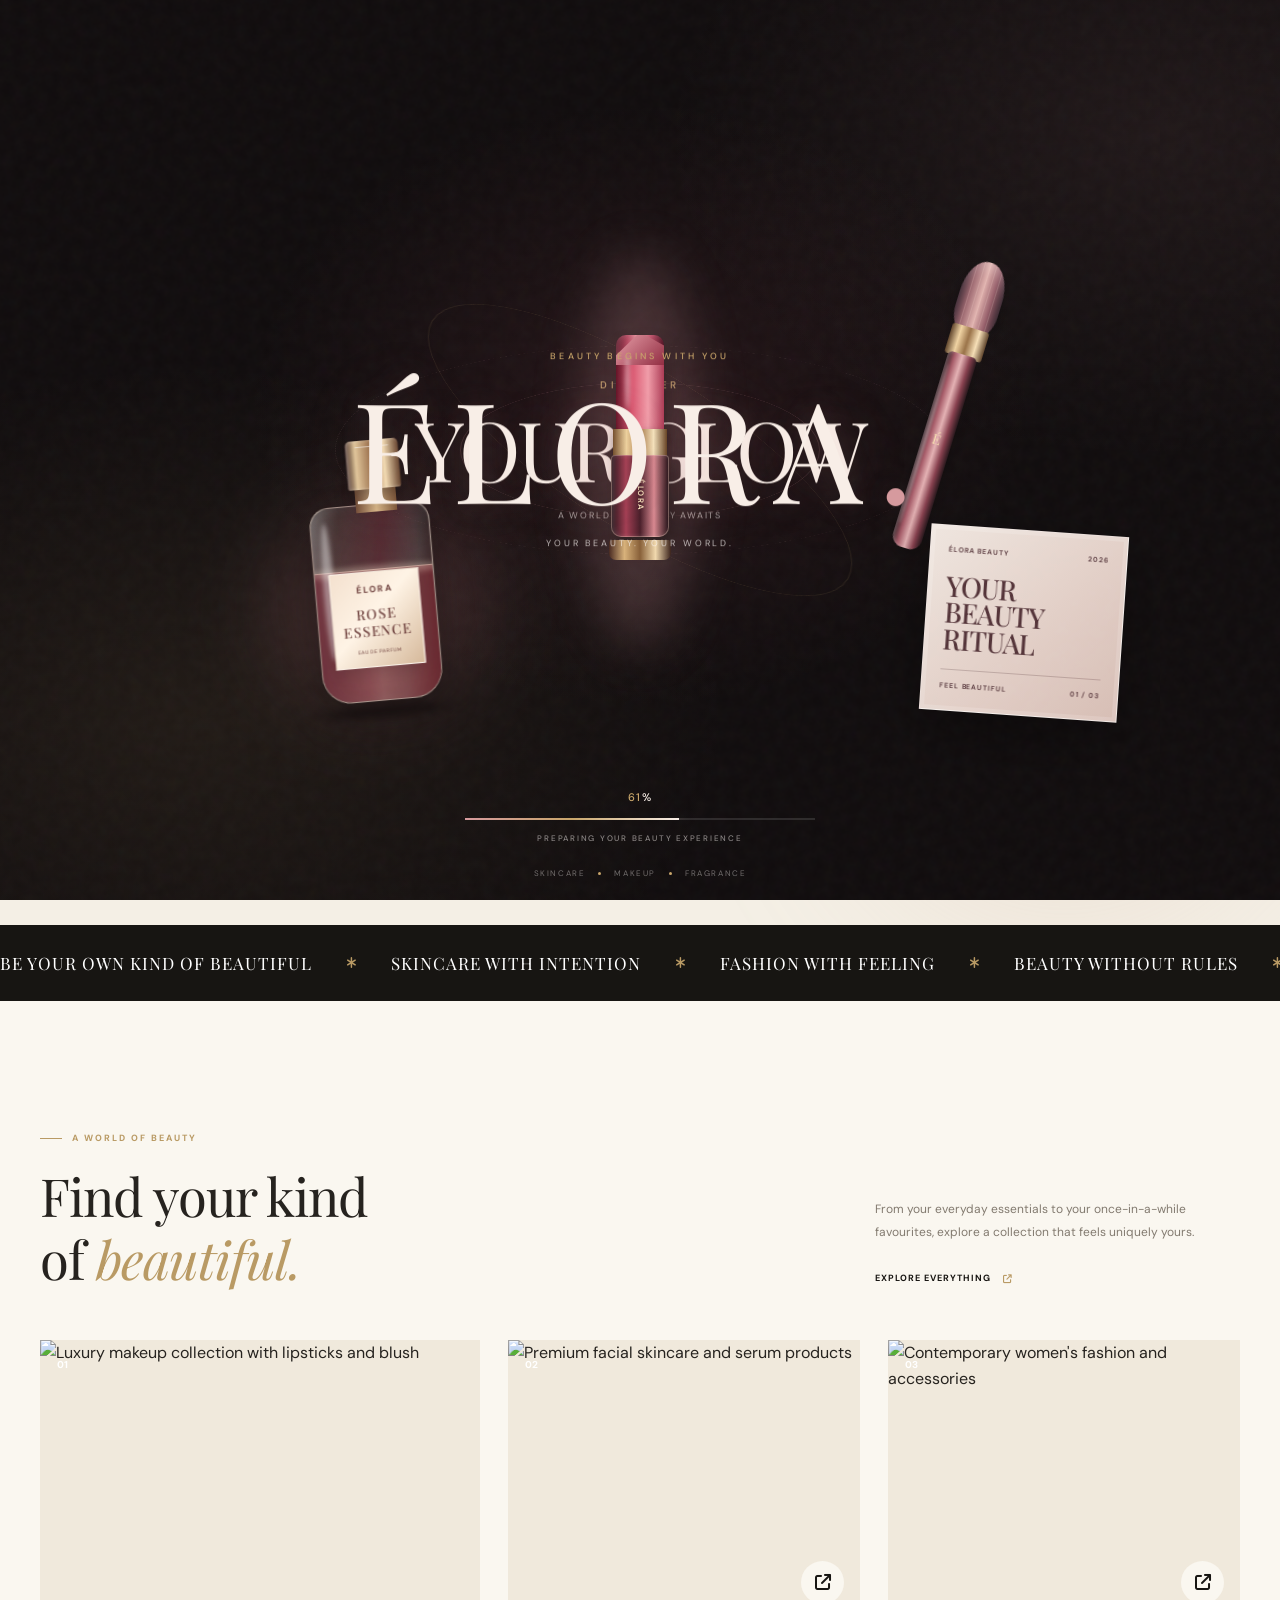
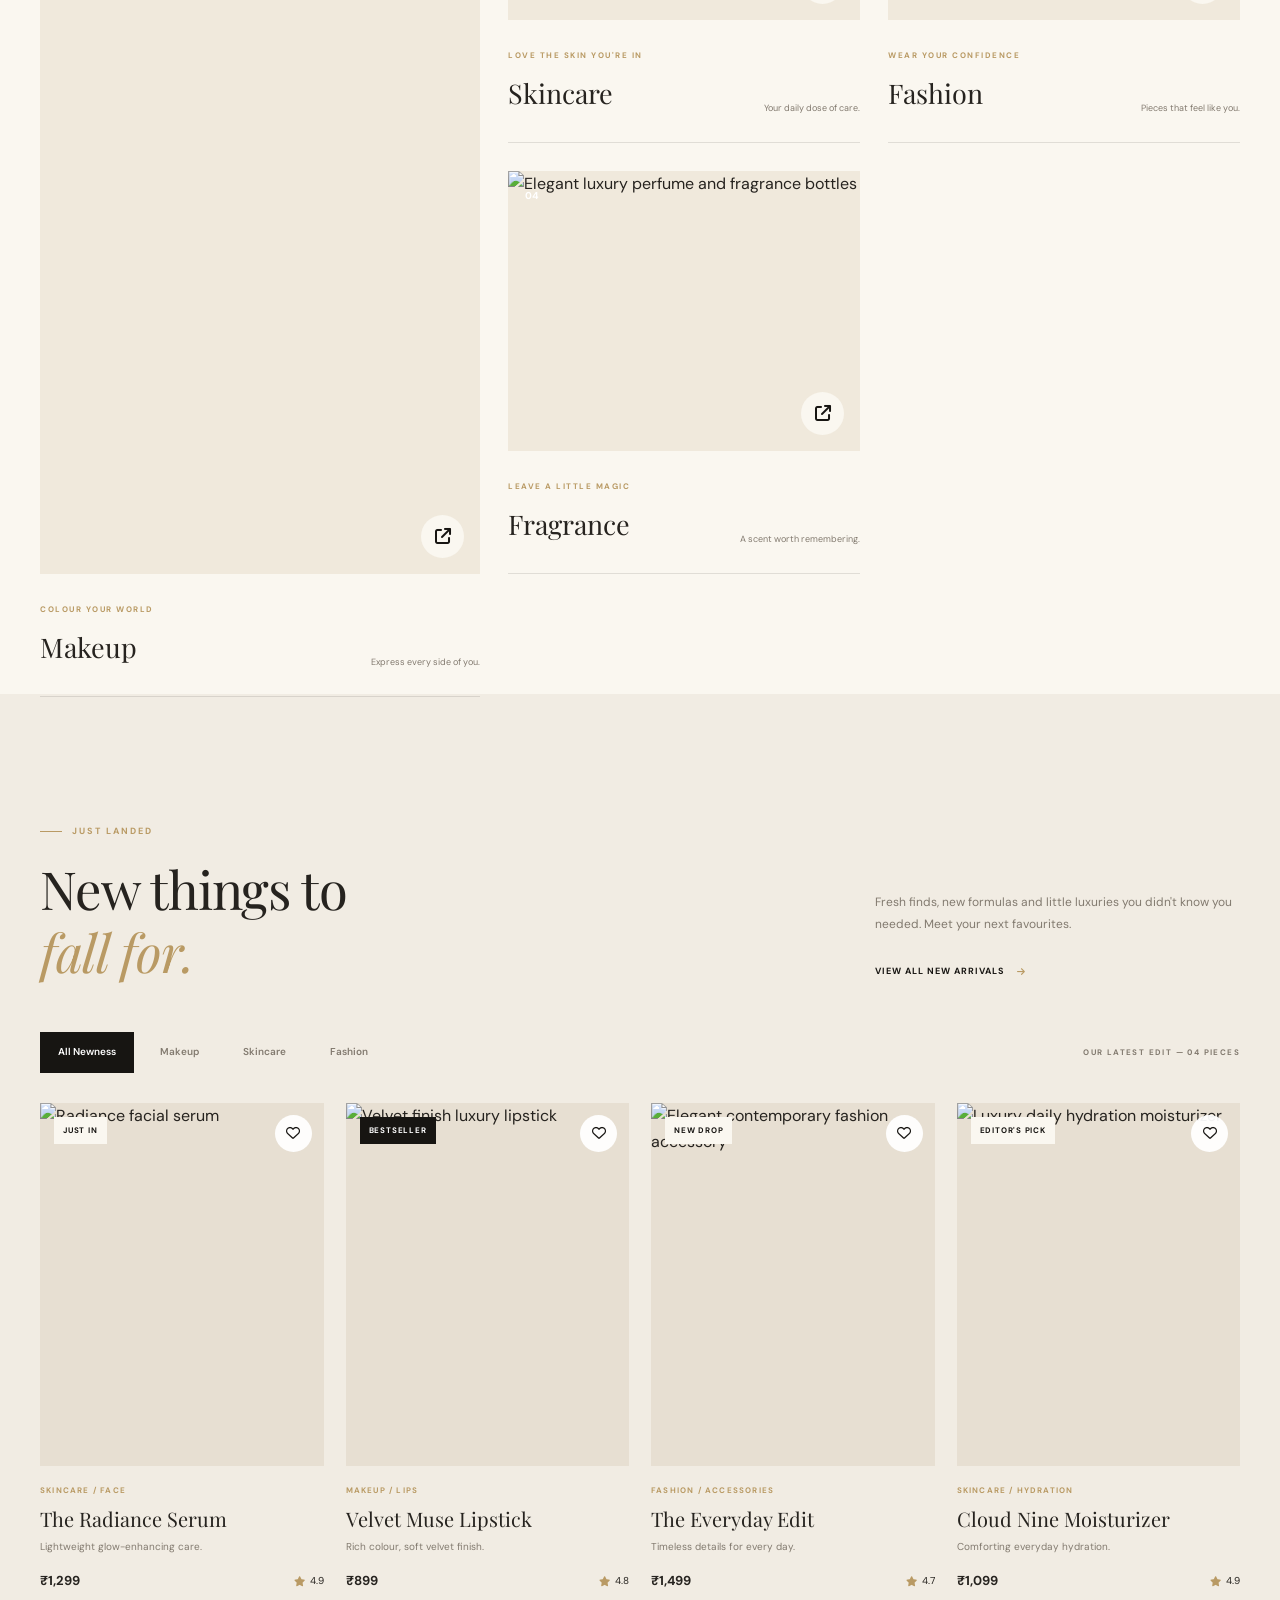
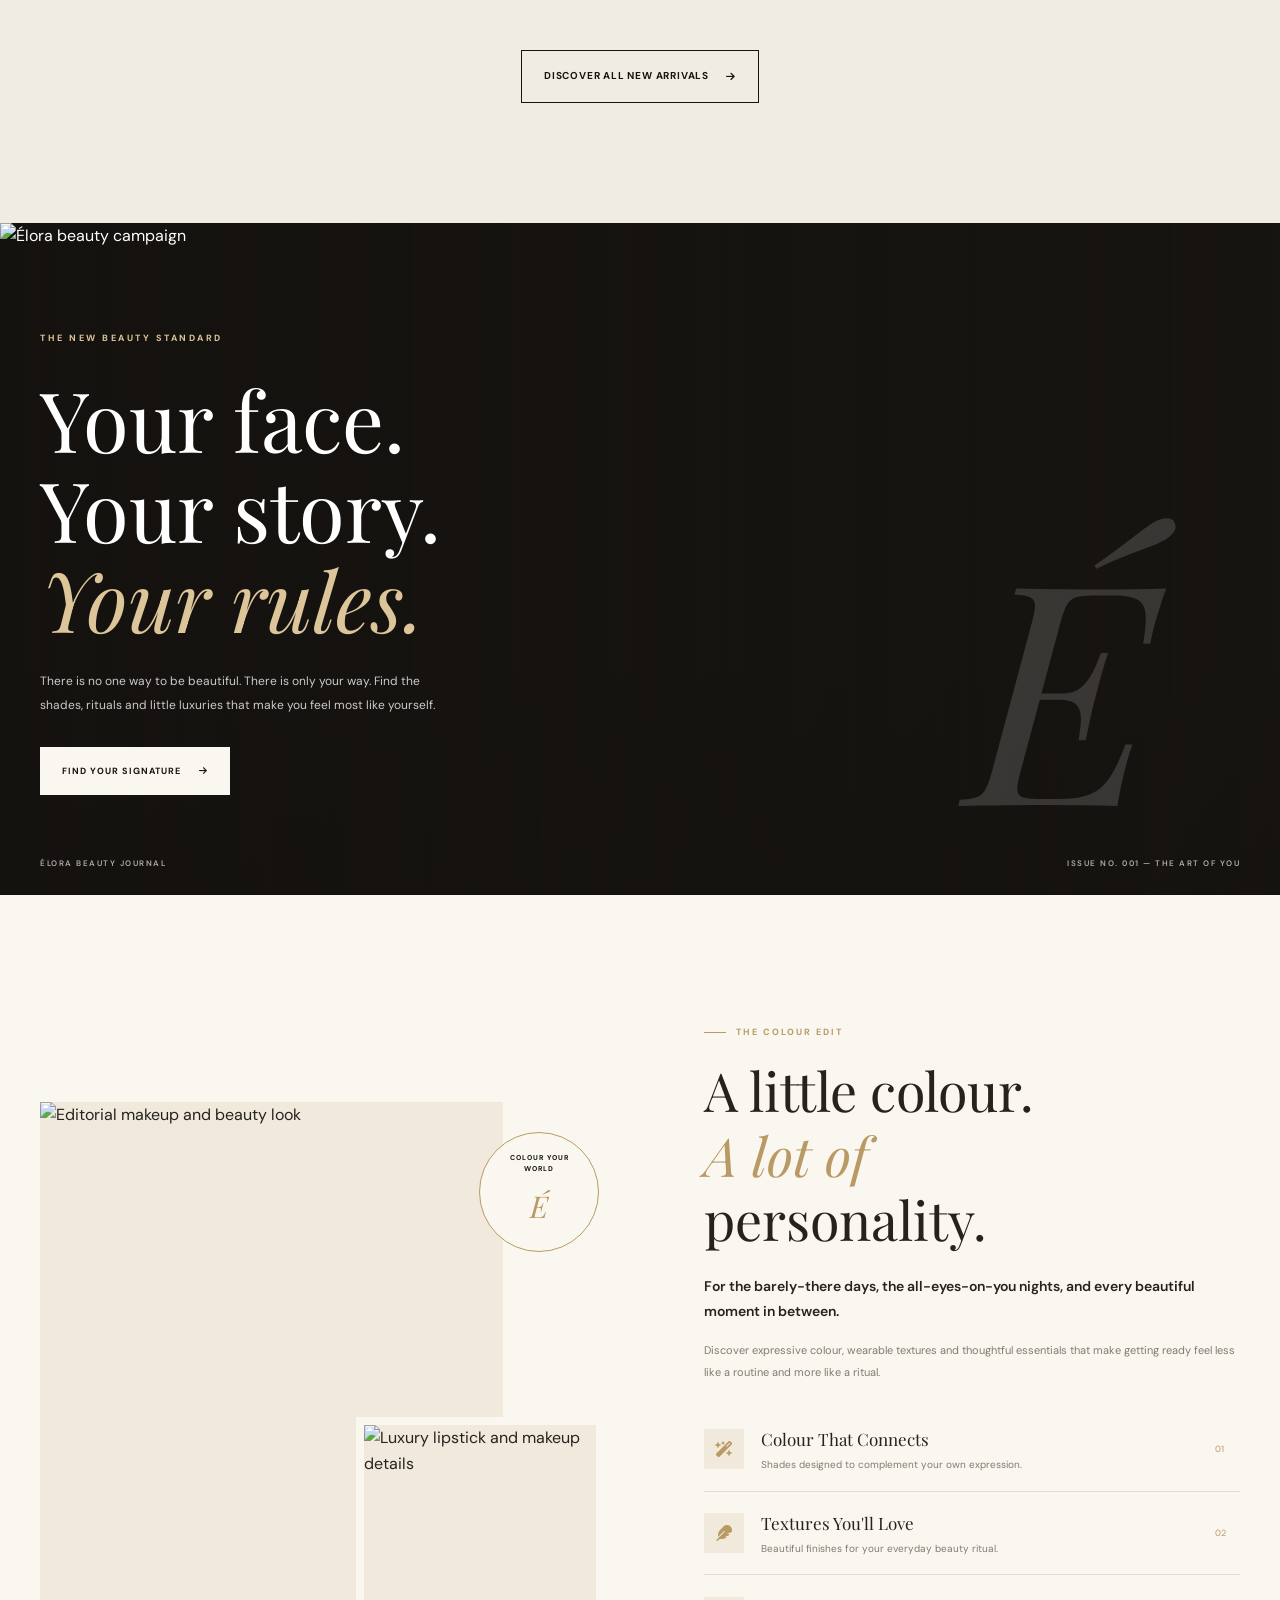
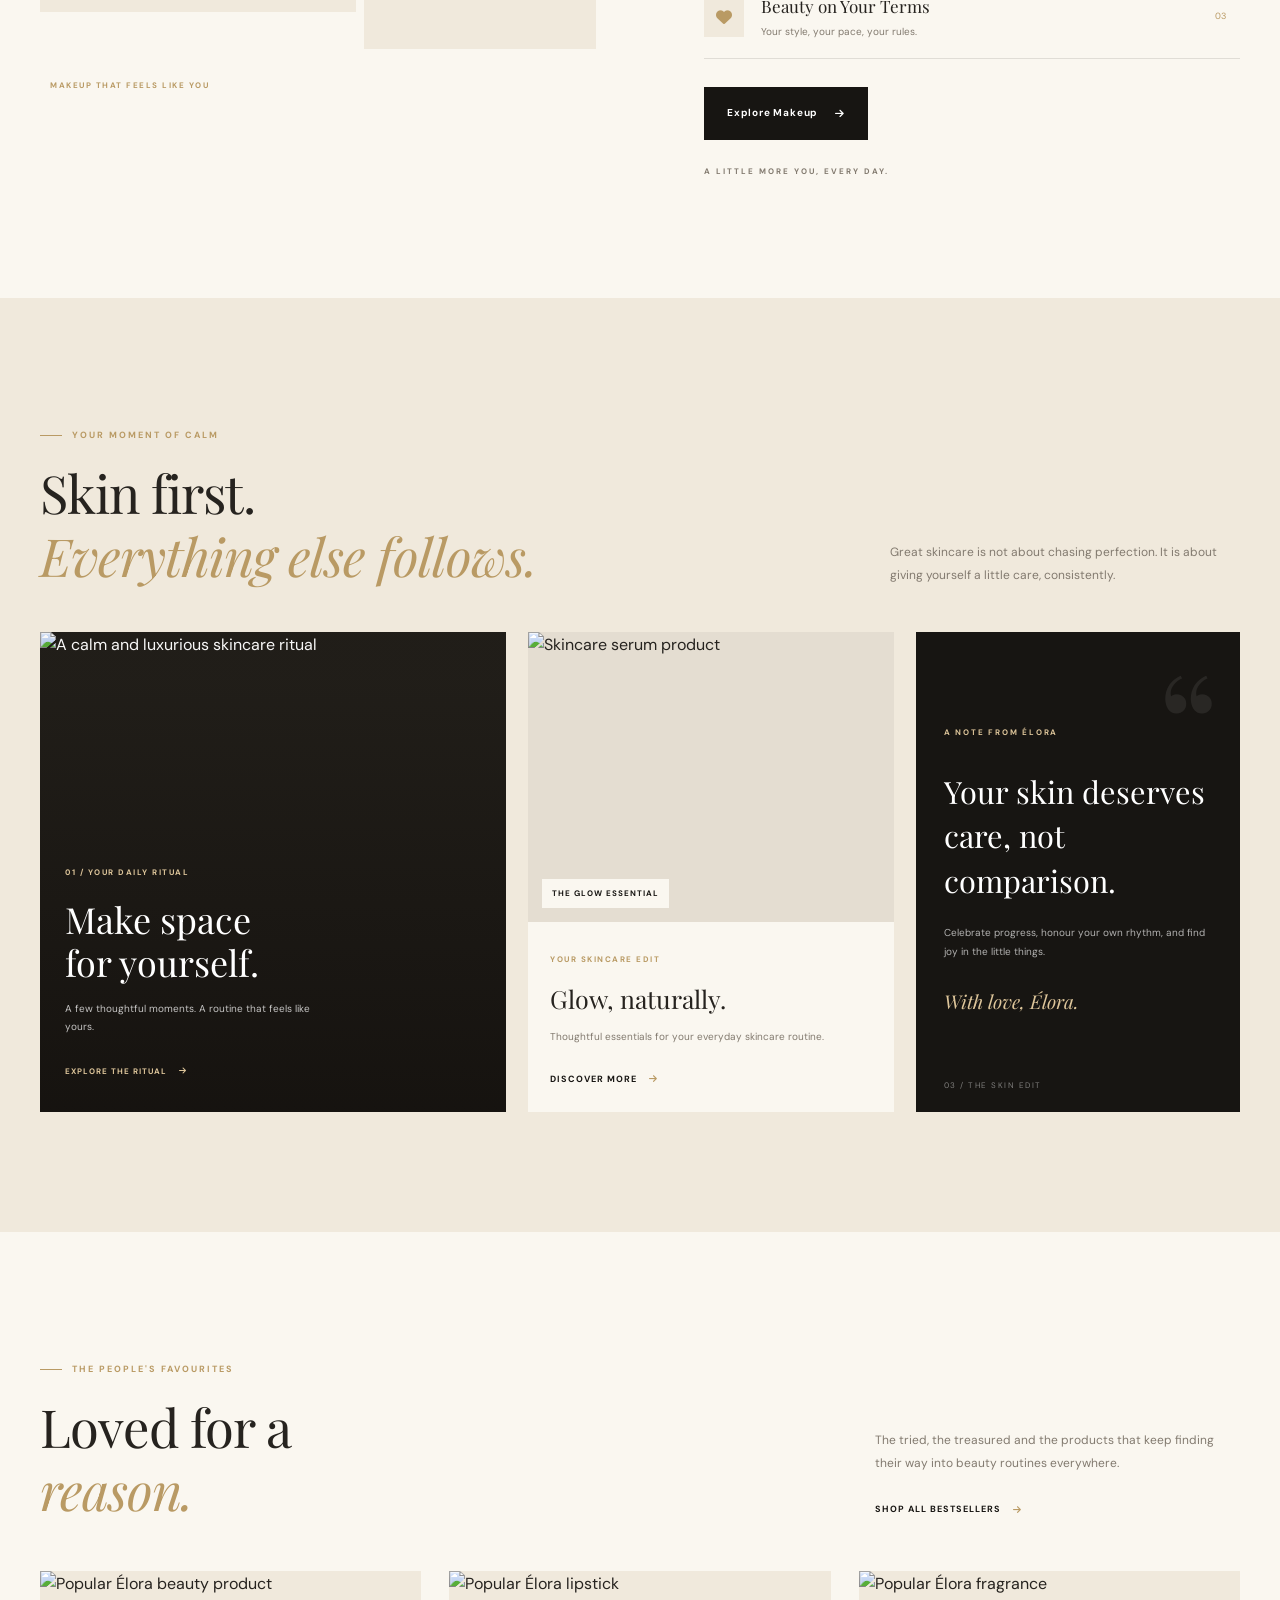
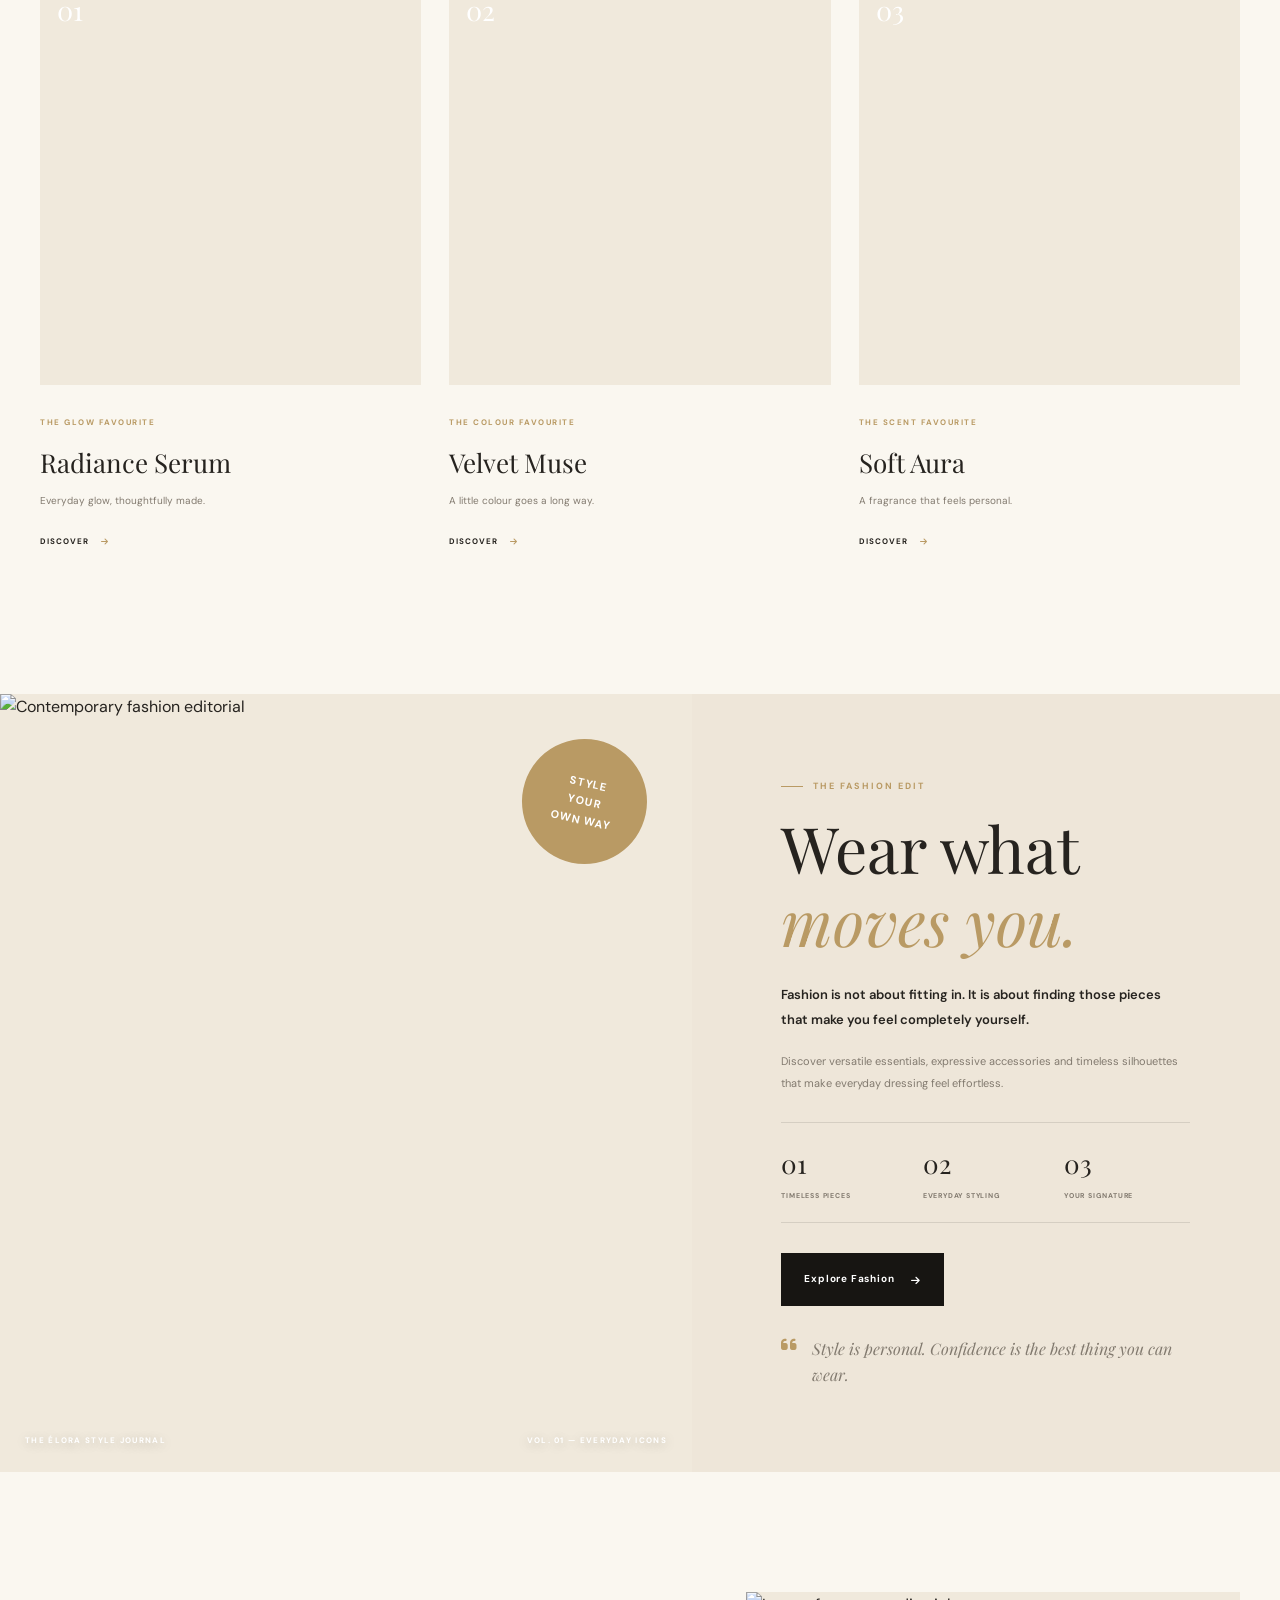
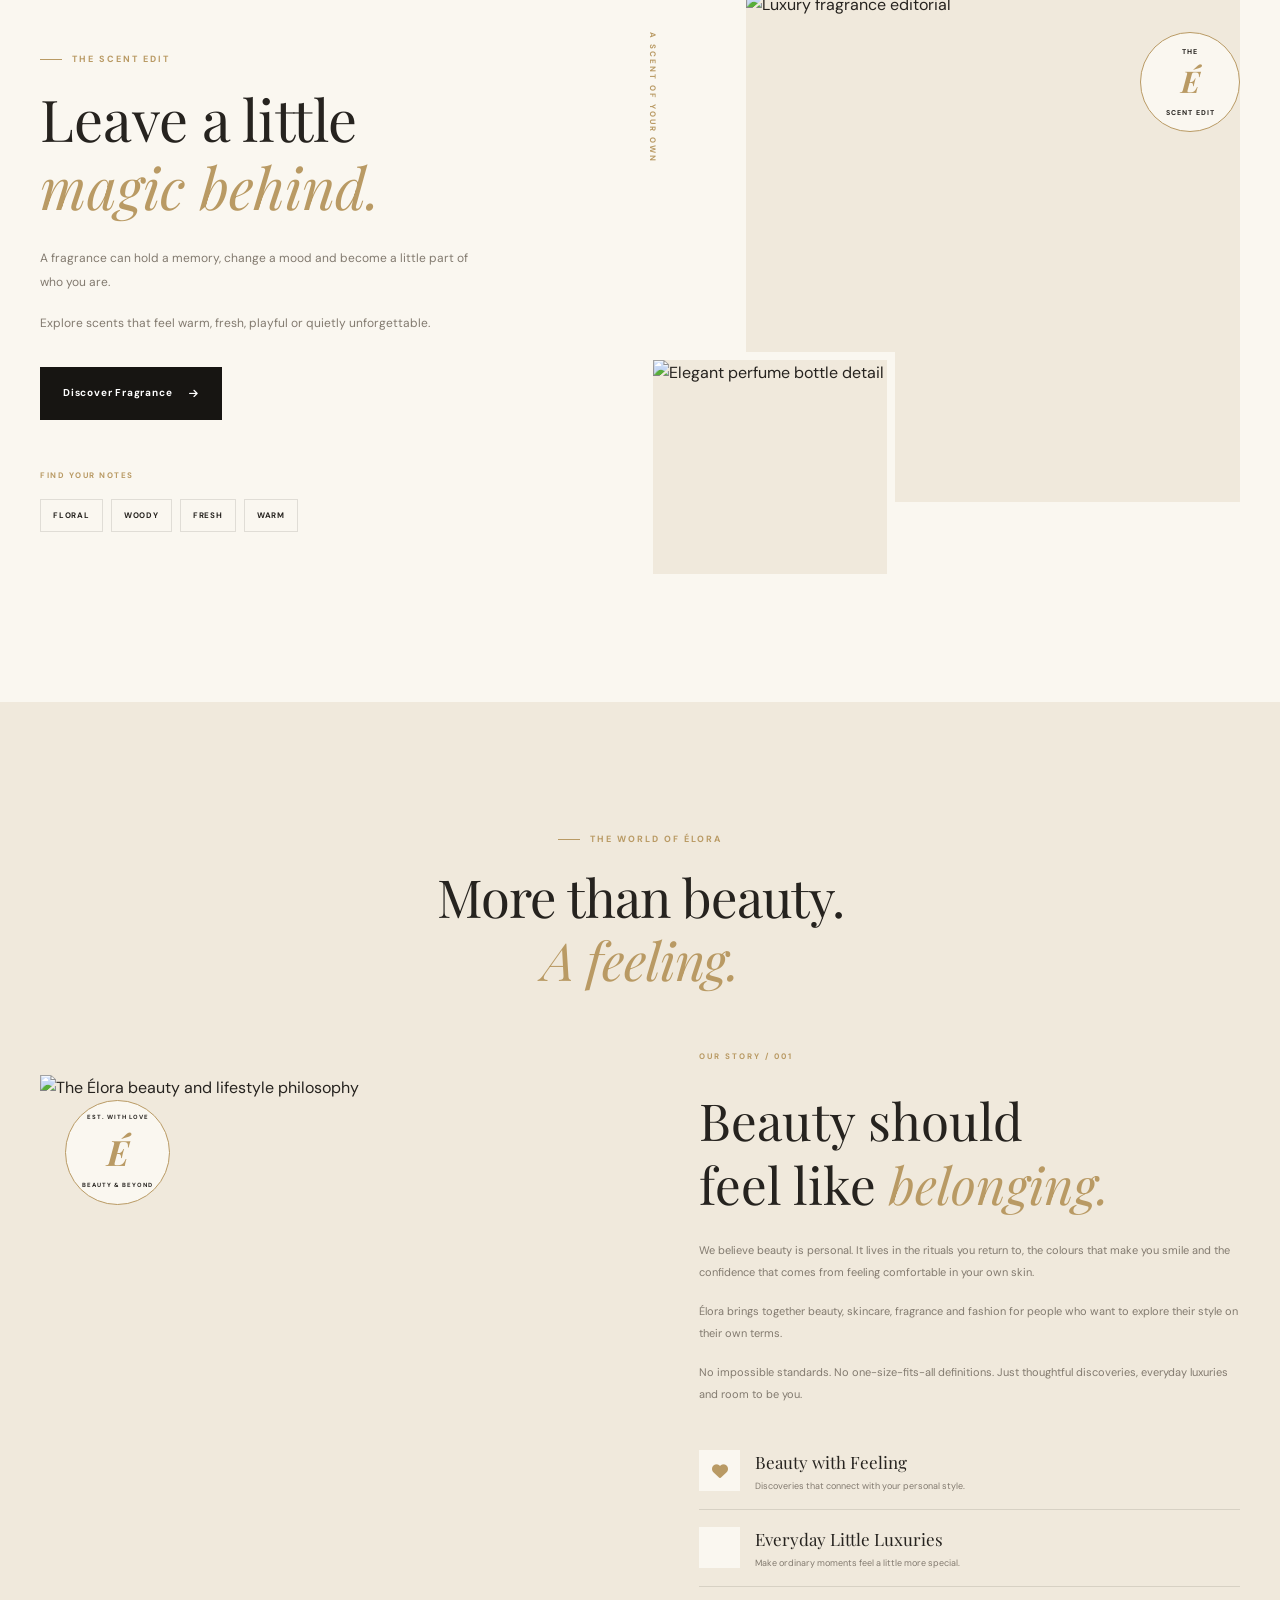
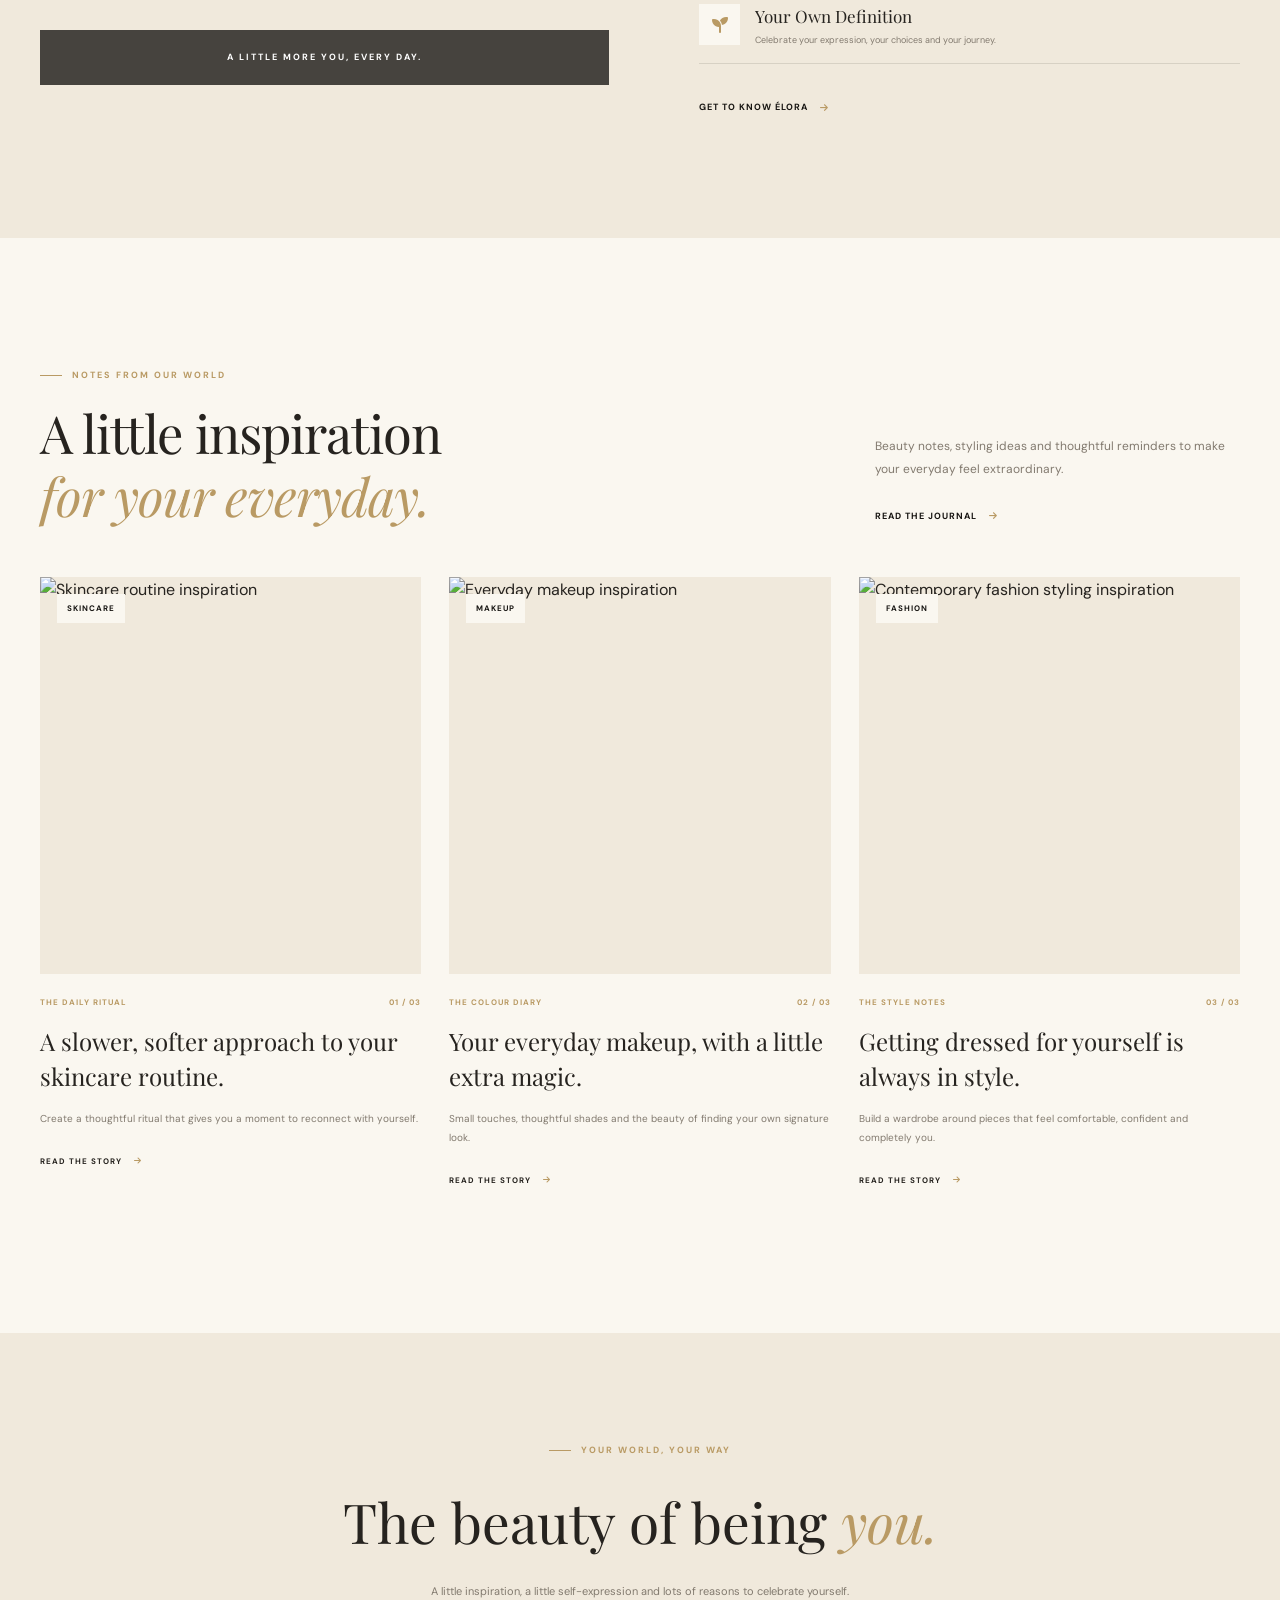
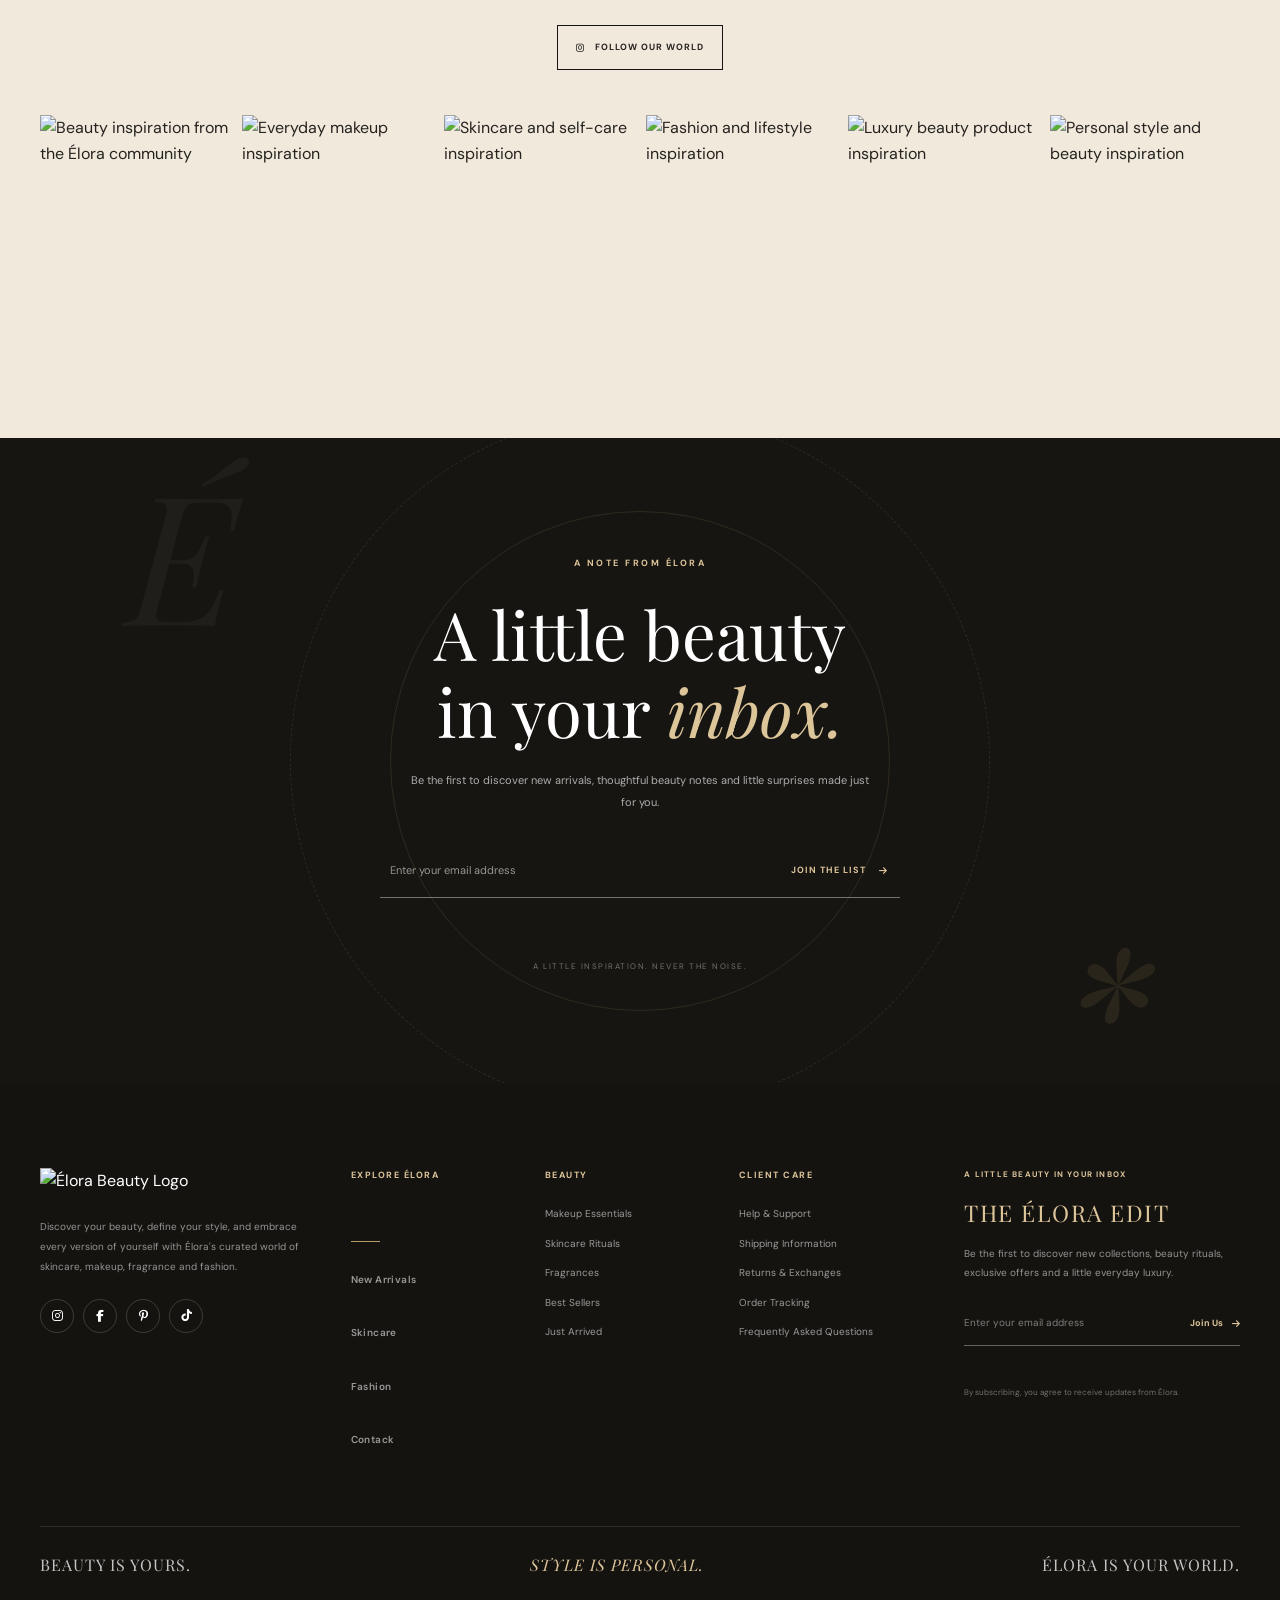
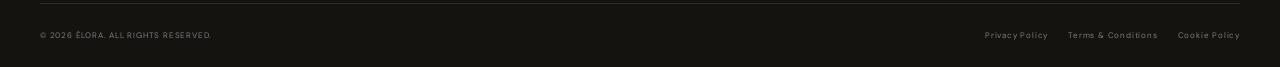
==== index.html @ 3f5c479c "first commit" ====
<!DOCTYPE html>
<html lang="en">

<head>
    <meta charset="UTF-8">
    <meta name="viewport" content="width=device-width, initial-scale=1.0">

    <meta name="theme-color" content="#f8f1ed">

    <meta name="description"
        content="Discover luxury beauty, skincare, makeup and fashion essentials designed to celebrate your natural beauty.">

    <title>ÉLORA — Fashion & Beauty Cosmetics</title>

    <!-- GOOGLE FONTS -->
    <link rel="preconnect" href="https://fonts.googleapis.com">
    <link rel="preconnect" href="https://fonts.gstatic.com" crossorigin>

    <link href="https://fonts.googleapis.com/css2?family=DM+Sans:wght@400;500;600;700&family=Playfair+Display:wght@400;500;600;700&display=swap"
        rel="stylesheet">

    <!-- FONT AWESOME -->
    <link rel="stylesheet"
        href="https://cdnjs.cloudflare.com/ajax/libs/font-awesome/6.7.2/css/all.min.css">

    <!-- CSS FILES -->
    <link rel="stylesheet" href="css/style.css">
    <link rel="stylesheet" href="css/responsive.css">

</head>

<body>




    <!-- =========================================================
     ÉLORA — CINEMATIC LUXURY BEAUTY PRELOADER
     PERFUME → MAKEUP BRUSH → LIPSTICK → BRAND REVEAL
========================================================= -->

<div class="preloader" id="preloader">


<!-- BACKGROUND TEXTURE -->
<div class="preloader-noise"></div>

<div class="preloader-inner">

 


    <!-- =============================================
         CINEMATIC BEAUTY STAGE
    ============================================== -->

    <div class="preloader-stage" id="preloaderStage">


        <!-- LUXURY BACKGROUND ORBITS -->

        <div class="beauty-orbit beauty-orbit-one"></div>

        <div class="beauty-orbit beauty-orbit-two"></div>

        <div class="beauty-orbit beauty-orbit-three"></div>


        <!-- FLOATING BEAUTY PARTICLES -->

        <div class="beauty-particles">

            <span></span>
            <span></span>
            <span></span>
            <span></span>
            <span></span>
            <span></span>
            <span></span>
            <span></span>
            <span></span>
            <span></span>

        </div>


        <!-- =========================================
             LEFT — PERFUME BOTTLE
        ========================================== -->

        <div class="preloader-perfume">

            <div class="perfume-shadow"></div>

            <div class="perfume-glow"></div>

            <div class="perfume-cap">

                <span></span>

            </div>

            <div class="perfume-neck"></div>

            <div class="perfume-bottle">

                <div class="perfume-glass-highlight"></div>

                <div class="perfume-liquid"></div>

                <div class="perfume-label">

                    <small>ÉLORA</small>

                    <strong>
                        ROSE
                        <br>
                        ESSENCE
                    </strong>

                    <span>EAU DE PARFUM</span>

                </div>

            </div>

        </div>


        <!-- =========================================
             RIGHT — MAKEUP BRUSH
        ========================================== -->

        <div class="preloader-makeup-brush">

            <div class="brush-bristles">

                <span></span>
                <span></span>
                <span></span>
                <span></span>
                <span></span>

            </div>

            <div class="brush-ferrule"></div>

            <div class="brush-handle">

                <span>É</span>

            </div>

            <div class="brush-highlight"></div>

        </div>


        <!-- =========================================
             CENTER — BEAUTY TEXT
        ========================================== -->

        <div class="preloader-beat-text">

            <span>
                DISCOVER
            </span>

            <strong>
                YOUR GLOW
            </strong>

            <small>
                A WORLD OF BEAUTY AWAITS
            </small>

        </div>


        <!-- =========================================
             GOLDEN REVEAL FLASH
        ========================================== -->

        <div class="beauty-reveal-flash"></div>


        <!-- =========================================
             LIPSTICK
        ========================================== -->

        <div class="preloader-lipstick">

            <div class="lipstick-glow"></div>

            <div class="lipstick-bullet">

                <div class="lipstick-tip"></div>

                <div class="lipstick-color"></div>

                <div class="lipstick-shine"></div>

            </div>

            <div class="lipstick-neck"></div>

            <div class="lipstick-body">

                <span>ÉLORA</span>

            </div>

            <div class="lipstick-base"></div>

        </div>


        <!-- =========================================
             BEAUTY SOUND WAVES / LIGHT RINGS
        ========================================== -->

        <div class="beauty-wave beauty-wave-one"></div>

        <div class="beauty-wave beauty-wave-two"></div>

        <div class="beauty-wave beauty-wave-three"></div>


        <!-- =========================================
             FLOATING LUXURY BEAUTY CARD
        ========================================== -->

        <div class="preloader-beauty-card">

            <div class="beauty-card-top">

                <span>ÉLORA BEAUTY</span>

                <span>2026</span>

            </div>

            <div class="beauty-card-title">

                YOUR
                <br>
                BEAUTY
                <br>
                RITUAL

            </div>

            <div class="beauty-card-line"></div>

            <div class="beauty-card-bottom">

                <span>FEEL BEAUTIFUL</span>

                <span>01 / 03</span>

            </div>

        </div>


        <!-- =========================================
             FINAL BRAND REVEAL
        ========================================== -->

        <div class="preloader-final-brand">

            <span class="final-brand-eyebrow">
                BEAUTY BEGINS WITH YOU
            </span>

            <strong>
                ÉLORA<span>.</span>
            </strong>

            <small>
                YOUR BEAUTY. YOUR WORLD.
            </small>

        </div>


        <!-- =========================================
             FINAL GLOW TRANSITION
        ========================================== -->

        <div class="preloader-final-glow"></div>


    </div>


    <!-- =============================================
         LOADER STATUS
    ============================================== -->

    <div class="loader-status">

        <div class="loader-progress">

            <strong>
                <span id="loaderPercent">0</span>%
            </strong>

        </div>

        <div class="loader-progress-track">

            <span id="loaderProgressBar"></span>

        </div>

        <span class="loader-status-text">
            PREPARING YOUR BEAUTY EXPERIENCE
        </span>

    </div>


    <!-- BOTTOM BRAND MESSAGE -->

    <div class="preloader-bottom">

        <span>SKINCARE</span>

        <i></i>

        <span>MAKEUP</span>

        <i></i>

        <span>FRAGRANCE</span>

    </div>

</div>


</div>



    <!-- =====================================================
         02. HEADER
    ====================================================== -->

    <header class="site-header" id="siteHeader">

        <div class="header-container">

            <!-- LOGO -->

            <a href="index.html" class="brand-logo" aria-label="Élora Home">

                <span class="logo-symbol">É</span>

                <span class="logo-text">
                    <strong>ÉLORA</strong>
                    <small>BEAUTY & BEYOND</small>
                </span>

            </a>
 



            <!-- DESKTOP NAVIGATION -->

            <nav class="main-navigation" aria-label="Main navigation">

                <a href="index.html" class="nav-link active">Home</a>

                <a href="new-arrival.html" class="nav-link">New Arrivals</a>

                <a href="skincare.html" class="nav-link">Skincare</a>

                <a href="fashion.html" class="nav-link">Fashion</a>

                <a href="contact.html" class="nav-link">Contack</a>

            </nav>




          
<button
    type="button"
    class="login-button"
    id="loginModalOpen"
    aria-haspopup="dialog"
    aria-controls="loginModal"
>
    <i class="fa-regular fa-user"></i>
    <span>Login</span>
</button>



            <!-- HEADER ACTIONS -->

            <div class="header-actions">

                <button class="icon-button search-trigger"
                    aria-label="Search products"
                    type="button">

                    <i class="fa-solid fa-magnifying-glass"></i>

                </button>

                <button class="icon-button account-trigger"
                    aria-label="Open login"
                    type="button"
                    data-open-login>

                    <i class="fa-regular fa-user"></i>

                </button>

                <a href="#beauty-edit"
                    class="icon-button wishlist-trigger"
                    aria-label="Explore beauty edit">

                    <i class="fa-regular fa-heart"></i>

                </a>

                <a href="#best-sellers"
                    class="icon-button shopping-bag"
                    aria-label="Shop best sellers">

                    <i class="fa-solid fa-bag-shopping"></i>

                    <span class="bag-count">0</span>

                </a>


                <!-- MOBILE MENU BUTTON -->

                <button class="mobile-menu-toggle"
                    id="mobileMenuToggle"
                    type="button"
                    aria-label="Open navigation menu"
                    aria-expanded="false"
                    aria-controls="mobileDrawer">

                    <span></span>
                    <span></span>

                </button>

            </div>

        </div>

    </header>



    <!-- =====================================================
         MOBILE DRAWER
    ====================================================== -->

    <div class="mobile-overlay" id="mobileOverlay"></div>


    <aside class="mobile-drawer"
        id="mobileDrawer"
        aria-label="Mobile navigation"
        aria-hidden="true">

        <div class="drawer-header">

            <a href="index.html" class="brand-logo">

                <span class="logo-symbol">É</span>

                <span class="logo-text">
                    <strong>ÉLORA</strong>
                    <small>BEAUTY & BEYOND</small>
                </span>

            </a>

            <button class="drawer-close"
                id="drawerClose"
                type="button"
                aria-label="Close navigation">

                <i class="fa-solid fa-xmark"></i>

            </button>

        </div>


        <div class="drawer-content">

            <span class="drawer-label">DISCOVER ÉLORA</span>

            <nav class="drawer-navigation">

                <a href="index.html">
                    <span>01</span> Home
                    <i class="fa-solid fa-arrow-right"></i>
                </a>

                <a href="new-arrival.html">
                    <span>02</span> New Arrivals
                    <i class="fa-solid fa-arrow-right"></i>
                </a>

                <a href="skincare.html">
                    <span>03</span> Skincare
                    <i class="fa-solid fa-arrow-right"></i>
                </a>

                <a href="fashion.html">
                    <span>04</span> Fashion
                    <i class="fa-solid fa-arrow-right"></i>
                </a>

                <a href="contact.html">
                    <span>05</span> Contact
                    <i class="fa-solid fa-arrow-right"></i>
                </a>

            </nav>


            <div class="drawer-promo">

                <span>YOUR BEAUTY RITUAL</span>

                <h3>Everyday beauty.<br>Extraordinary you.</h3>

                <a href="#beauty-edit">
                    Discover the edit
                    <i class="fa-solid fa-arrow-right"></i>
                </a>

            </div>


            <button class="drawer-login" type="button" data-open-login>

                <i class="fa-regular fa-user"></i>

                LOGIN

            </button>

        </div>






      
<!-- CONTACT DETAILS -->
<div class="drawer-contact">

    <span class="drawer-contact-heading">GET IN TOUCH</span>

    <!-- LOCATION -->
    <a href="https://www.google.com/maps/search/?api=1&query=Chennai%2C+Tamil+Nadu"
       target="_blank"
       rel="noopener noreferrer"
       class="drawer-contact-item">

        <span class="drawer-contact-icon">
            <i class="fa-solid fa-location-dot"></i>
        </span>

        <span class="drawer-contact-text">
            <small>VISIT OUR WORLD</small>
            <strong>Chennai, Tamil Nadu, India</strong>
        </span>

        <i class="fa-solid fa-arrow-up-right-from-square contact-arrow"></i>

    </a>

    <!-- PHONE NUMBER -->
    <a href="tel:+919876543210"
       class="drawer-contact-item">

        <span class="drawer-contact-icon">
            <i class="fa-solid fa-phone"></i>
        </span>

        <span class="drawer-contact-text">
            <small>CALL OUR TEAM</small>
            <strong>+91 98765 43210</strong>
        </span>

        <i class="fa-solid fa-arrow-up-right-from-square contact-arrow"></i>

    </a>

    <!-- EMAIL -->
    <a href="mailto:hello@elora.com"
       class="drawer-contact-item">

        <span class="drawer-contact-icon">
            <i class="fa-regular fa-envelope"></i>
        </span>

        <span class="drawer-contact-text">
            <small>SAY HELLO</small>
            <strong>hello@elora.com</strong>
        </span>

        <i class="fa-solid fa-arrow-up-right-from-square contact-arrow"></i>

    </a>

</div>



        <div class="drawer-footer">

            <span>FOLLOW OUR WORLD</span>

            <div class="drawer-socials">

                <a href="https://www.instagram.com/"
                    aria-label="Instagram">

                    <i class="fa-brands fa-instagram"></i>

                </a>

                <a href="https://www.pinterest.com/"
                    aria-label="Pinterest">

                    <i class="fa-brands fa-pinterest-p"></i>

                </a>

                <a href="https://www.tiktok.com/"
                    aria-label="TikTok">

                    <i class="fa-brands fa-tiktok"></i>

                </a>

            </div>

        </div>

    </aside>





    <main>


        <!-- =================================================
             SECTION 01 — CINEMATIC HERO
        ================================================== -->

        <section class="hero-section" id="home">

            <!-- ANIMATED BACKGROUND -->

            <div class="hero-background">

                <div class="hero-grid"></div>

                <div class="hero-glow hero-glow-one"></div>

                <div class="hero-glow hero-glow-two"></div>

                <div class="hero-orbit hero-orbit-one"></div>

                <div class="hero-orbit hero-orbit-two"></div>

                <div class="hero-orbit hero-orbit-three"></div>

                <div class="floating-shape floating-shape-one"></div>

                <div class="floating-shape floating-shape-two"></div>

                <div class="floating-shape floating-shape-three"></div>

                <div class="floating-shape floating-shape-four"></div>

                <div class="floating-particle particle-one"></div>

                <div class="floating-particle particle-two"></div>

                <div class="floating-particle particle-three"></div>

                <div class="floating-particle particle-four"></div>

                <div class="floating-particle particle-five"></div>

            </div>


            <!-- HERO TOP LABEL -->

            <div class="hero-top-label">

                <span class="hero-label-line"></span>

                <span>THE ART OF EVERYDAY LUXURY</span>

                <span class="hero-label-line"></span>

            </div>


            <!-- HERO MAIN CONTENT -->

            <div class="hero-container">


                <!-- LEFT CONTENT -->

                <div class="hero-copy">

                    <span class="hero-eyebrow">

                        <i class="fa-solid fa-sparkles"></i>

                        YOUR BEAUTY. YOUR RULES.

                    </span>


                    <h1>

                        Beauty that<br>

                        feels like

                        <span class="hero-script">you.</span>

                    </h1>


                    <p class="hero-description">

                        From skin-loving essentials to statement-making
                        makeup and effortless fashion, discover the
                        little luxuries that make you feel unforgettable.

                    </p>


                    <div class="hero-buttons">

                        <a href="#new-arrivals" class="button-primary">

                            <span>Explore Collection</span>

                            <i class="fa-solid fa-arrow-right"></i>

                        </a>


                        <a href="#our-story" class="button-secondary">

                            <span class="play-icon">

                                <i class="fa-solid fa-play"></i>

                            </span>

                            Discover Our Story

                        </a>

                    </div>


                    <div class="hero-trust">

                        <div class="trust-avatars">

                            <img src="assets/images/customer-01.webp"
                                alt="Élora beauty customer"
                                loading="lazy">

                            <img src="assets/images/customer-02.webp"
                                alt="Élora beauty customer"
                                loading="lazy">

                            <img src="assets/images/customer-03.webp"
                                alt="Élora beauty customer"
                                loading="lazy">

                        </div>


                        <div class="trust-content">

                            <div class="trust-stars">

                                <i class="fa-solid fa-star"></i>

                                <i class="fa-solid fa-star"></i>

                                <i class="fa-solid fa-star"></i>

                                <i class="fa-solid fa-star"></i>

                                <i class="fa-solid fa-star"></i>

                                <span>5.0</span>

                            </div>

                            <p>Loved by beauty enthusiasts everywhere</p>

                        </div>

                    </div>

                </div>



                <!-- CENTER — THREE AUTOMATIC PNG SLIDES -->

                <div class="hero-visual" id="heroVisual">


                    <div class="hero-image-halo"></div>

                    <div class="hero-image-ring hero-image-ring-one"></div>

                    <div class="hero-image-ring hero-image-ring-two"></div>


                    <!-- SLIDE 01 -->

                    <article class="hero-slide active"
                        data-slide="0">

                        <div class="hero-image-backdrop backdrop-one"></div>

                        <div class="hero-product-tag tag-one">

                            <i class="fa-solid fa-sparkles"></i>

                            <span>YOUR NEW GLOW</span>

                        </div>


                        <img src="assets/images/hero-beauty-01.png"
                            class="hero-product-image"
                            alt="Luxury Élora beauty cosmetics collection"
                            fetchpriority="high">


                        <div class="hero-image-caption">

                            <span>01 / THE BEAUTY EDIT</span>

                            <h3>The Glow Collection</h3>

                            <p>Your skin, but more radiant.</p>

                        </div>

                    </article>



                    <!-- SLIDE 02 -->

                    <article class="hero-slide"
                        data-slide="1">

                        <div class="hero-image-backdrop backdrop-two"></div>

                        <div class="hero-product-tag tag-two">

                            <i class="fa-solid fa-heart"></i>

                            <span>BEAUTY IN COLOUR</span>

                        </div>


                        <img src="assets/images/hero-beauty-02.png"
                            class="hero-product-image"
                            alt="Luxury makeup and lipstick collection"
                            loading="lazy">


                        <div class="hero-image-caption">

                            <span>02 / THE COLOUR EDIT</span>

                            <h3>Made to Make a Statement</h3>

                            <p>Colour that speaks for you.</p>

                        </div>

                    </article>



                    <!-- SLIDE 03 -->

                    <article class="hero-slide"
                        data-slide="2">

                        <div class="hero-image-backdrop backdrop-three"></div>

                        <div class="hero-product-tag tag-three">

                            <i class="fa-solid fa-leaf"></i>

                            <span>SKIN FIRST, ALWAYS</span>

                        </div>


                        <img src="assets/images/hero-beauty-03.png"
                            class="hero-product-image"
                            alt="Premium skincare serum and beauty essentials"
                            loading="lazy">


                        <div class="hero-image-caption">

                            <span>03 / THE SKIN EDIT</span>

                            <h3>Your Ritual, Reimagined</h3>

                            <p>Thoughtful care, beautiful results.</p>

                        </div>

                    </article>



                    <!-- FLOATING PRODUCT DETAILS -->

                    <div class="floating-info-card info-card-top">

                        <span class="info-card-icon">

                            <i class="fa-solid fa-wand-magic-sparkles"></i>

                        </span>

                        <div>

                            <strong>Beauty, elevated.</strong>

                            <small>Little things. Big feelings.</small>

                        </div>

                    </div>


                    <div class="floating-info-card info-card-bottom">

                        <span class="info-card-icon">

                            <i class="fa-solid fa-heart"></i>

                        </span>

                        <div>

                            <strong>Made for you</strong>

                            <small>Your kind of beautiful.</small>

                        </div>

                    </div>


                    <!-- SLIDER CONTROLS -->

                    <div class="hero-slider-controls">

                        <button class="hero-arrow hero-prev"
                            id="heroPrev"
                            type="button"
                            aria-label="Previous slide">

                            <i class="fa-solid fa-arrow-left"></i>

                        </button>


                        <div class="hero-pagination"
                            id="heroPagination">

                            <button type="button"
                                class="hero-dot active"
                                data-go-slide="0"
                                aria-label="Show beauty slide 1"
                                aria-current="true"></button>

                            <button type="button"
                                class="hero-dot"
                                data-go-slide="1"
                                aria-label="Show beauty slide 2"></button>

                            <button type="button"
                                class="hero-dot"
                                data-go-slide="2"
                                aria-label="Show beauty slide 3"></button>

                        </div>


                        <button class="hero-arrow hero-next"
                            id="heroNext"
                            type="button"
                            aria-label="Next slide">

                            <i class="fa-solid fa-arrow-right"></i>

                        </button>

                    </div>


                    <!-- AUTOPLAY PROGRESS -->

                    <div class="hero-progress">

                        <span id="heroProgressBar"></span>

                    </div>


                </div>



                <!-- RIGHT CONTENT -->

                <aside class="hero-side-content">

                    <div class="hero-side-number">

                        <span>01</span>

                        <span class="side-number-line"></span>

                        <span>03</span>

                    </div>


                    <div class="hero-side-text">

                        <span>THE ÉLORA PHILOSOPHY</span>

                        <p>

                            Not about becoming someone else.

                            <strong>About celebrating who you are.</strong>

                        </p>

                    </div>


                    <a href="#our-story"
                        class="hero-side-link"
                        aria-label="Read the Élora story">

                        <span>OUR PHILOSOPHY</span>

                        <i class="fa-solid fa-arrow-down"></i>

                    </a>

                </aside>


            </div>



            <!-- HERO BOTTOM STRIP -->

            <div class="hero-bottom-strip">

                <div class="hero-bottom-item">

                    <i class="fa-solid fa-leaf"></i>

                    <span>THOUGHTFULLY CURATED</span>

                </div>


                <span class="strip-separator"></span>


                <div class="hero-bottom-item">

                    <i class="fa-solid fa-gem"></i>

                    <span>EVERYDAY LUXURY</span>

                </div>


                <span class="strip-separator"></span>


                <div class="hero-bottom-item">

                    <i class="fa-solid fa-heart"></i>

                    <span>MADE TO CELEBRATE YOU</span>

                </div>


                <a href="#new-arrivals" class="hero-scroll-link">

                    SCROLL TO DISCOVER

                    <i class="fa-solid fa-arrow-down-long"></i>

                </a>

            </div>


        </section>



        <!-- =================================================
             SECTION 02 — BRAND MARQUEE
        ================================================== -->

        <section class="brand-marquee" aria-label="Our philosophy">

            <div class="marquee-track">

                <div class="marquee-content">

                    <span>BE YOUR OWN KIND OF BEAUTIFUL</span>

                    <i class="fa-solid fa-asterisk"></i>

                    <span>SKINCARE WITH INTENTION</span>

                    <i class="fa-solid fa-asterisk"></i>

                    <span>FASHION WITH FEELING</span>

                    <i class="fa-solid fa-asterisk"></i>

                    <span>BEAUTY WITHOUT RULES</span>

                    <i class="fa-solid fa-asterisk"></i>

                </div>


                <div class="marquee-content" aria-hidden="true">

                    <span>BE YOUR OWN KIND OF BEAUTIFUL</span>

                    <i class="fa-solid fa-asterisk"></i>

                    <span>SKINCARE WITH INTENTION</span>

                    <i class="fa-solid fa-asterisk"></i>

                    <span>FASHION WITH FEELING</span>

                    <i class="fa-solid fa-asterisk"></i>

                    <span>BEAUTY WITHOUT RULES</span>

                    <i class="fa-solid fa-asterisk"></i>

                </div>

            </div>

        </section>



        <!-- =================================================
             SECTION 03 — SHOP BY CATEGORY
        ================================================== -->

        <section class="category-section section-padding"
            id="categories">

            <div class="section-container">


                <div class="section-heading">

                    <div class="section-heading-left">

                        <span class="section-eyebrow">

                            <span></span>

                            A WORLD OF BEAUTY

                        </span>

                        <h2>

                            Find your kind<br>

                            of <span>beautiful.</span>

                        </h2>

                    </div>


                    <div class="section-heading-right">

                        <p>

                            From your everyday essentials to
                            your once-in-a-while favourites,
                            explore a collection that feels
                            uniquely yours.

                        </p>

                        <a href="#beauty-edit" class="text-link">

                            EXPLORE EVERYTHING

                            <i class="fa-solid fa-arrow-up-right-from-square"></i>

                        </a>

                    </div>

                </div>



                <div class="category-grid">


                    <!-- CATEGORY 01 -->

                    <a href="#makeup"
                        class="category-card category-card-large">

                        <div class="category-image-wrapper">

                            <img src="assets/images/category-makeup.webp"
                                alt="Luxury makeup collection with lipsticks and blush"
                                loading="lazy">

                            <span class="category-number">01</span>

                            <span class="category-round-arrow">

                                <i class="fa-solid fa-arrow-up-right-from-square"></i>

                            </span>

                        </div>


                        <div class="category-info">

                            <div>

                                <span>COLOUR YOUR WORLD</span>

                                <h3>Makeup</h3>

                            </div>

                            <p>Express every side of you.</p>

                        </div>

                    </a>



                    <!-- CATEGORY 02 -->

                    <a href="#skincare" class="category-card">

                        <div class="category-image-wrapper">

                            <img src="assets/images/category-skincare.webp"
                                alt="Premium facial skincare and serum products"
                                loading="lazy">

                            <span class="category-number">02</span>

                            <span class="category-round-arrow">

                                <i class="fa-solid fa-arrow-up-right-from-square"></i>

                            </span>

                        </div>


                        <div class="category-info">

                            <div>

                                <span>LOVE THE SKIN YOU'RE IN</span>

                                <h3>Skincare</h3>

                            </div>

                            <p>Your daily dose of care.</p>

                        </div>

                    </a>



                    <!-- CATEGORY 03 -->

                    <a href="#fashion" class="category-card">

                        <div class="category-image-wrapper">

                            <img src="assets/images/category-fashion.webp"
                                alt="Contemporary women's fashion and accessories"
                                loading="lazy">

                            <span class="category-number">03</span>

                            <span class="category-round-arrow">

                                <i class="fa-solid fa-arrow-up-right-from-square"></i>

                            </span>

                        </div>


                        <div class="category-info">

                            <div>

                                <span>WEAR YOUR CONFIDENCE</span>

                                <h3>Fashion</h3>

                            </div>

                            <p>Pieces that feel like you.</p>

                        </div>

                    </a>



                    <!-- CATEGORY 04 -->

                    <a href="#fragrance" class="category-card">

                        <div class="category-image-wrapper">

                            <img src="assets/images/category-fragrance.webp"
                                alt="Elegant luxury perfume and fragrance bottles"
                                loading="lazy">

                            <span class="category-number">04</span>

                            <span class="category-round-arrow">

                                <i class="fa-solid fa-arrow-up-right-from-square"></i>

                            </span>

                        </div>


                        <div class="category-info">

                            <div>

                                <span>LEAVE A LITTLE MAGIC</span>

                                <h3>Fragrance</h3>

                            </div>

                            <p>A scent worth remembering.</p>

                        </div>

                    </a>


                </div>

            </div>

        </section>



        <!-- =================================================
             SECTION 04 — NEW ARRIVALS
        ================================================== -->

        <section class="products-section section-padding"
            id="new-arrivals">

            <div class="section-container">


                <div class="section-heading">

                    <div class="section-heading-left">

                        <span class="section-eyebrow">

                            <span></span>

                            JUST LANDED

                        </span>

                        <h2>

                            New things to<br>

                            <span>fall for.</span>

                        </h2>

                    </div>


                    <div class="section-heading-right">

                        <p>

                            Fresh finds, new formulas and
                            little luxuries you didn't know
                            you needed. Meet your next favourites.

                        </p>

                        <a href="404.html" class="text-link">

                            VIEW ALL NEW ARRIVALS

                            <i class="fa-solid fa-arrow-right"></i>

                        </a>

                    </div>

                </div>



                <!-- PRODUCT FILTERS -->

                <div class="product-toolbar">

                    <div class="product-filters"
                        role="group"
                        aria-label="Filter new arrivals">

                        <button type="button"
                            class="filter-button active"
                            data-filter="all">

                            All Newness

                        </button>

                        <button type="button"
                            class="filter-button"
                            data-filter="makeup">

                            Makeup

                        </button>

                        <button type="button"
                            class="filter-button"
                            data-filter="skincare">

                            Skincare

                        </button>

                        <button type="button"
                            class="filter-button"
                            data-filter="fashion">

                            Fashion

                        </button>

                    </div>


                    <span class="product-count">

                        OUR LATEST EDIT — 04 PIECES

                    </span>

                </div>



                <!-- PRODUCT GRID -->

                <div class="product-grid">


                    <!-- PRODUCT 01 -->

                    <article class="product-card"
                        data-category="skincare">

                        <a href="404.html" class="product-image-link">

                            <div class="product-image-wrapper">

                                <img src="assets/images/product-serum.webp"
                                    alt="Radiance facial serum"
                                    loading="lazy">

                                <span class="product-badge">JUST IN</span>

                                <button class="product-wishlist"
                                    type="button"
                                    aria-label="Save radiance serum">

                                    <i class="fa-regular fa-heart"></i>

                                </button>

                                <span class="product-quick-view">

                                    DISCOVER PRODUCT

                                    <i class="fa-solid fa-arrow-right"></i>

                                </span>

                            </div>

                        </a>


                        <div class="product-details">

                            <div class="product-category-label">

                                SKINCARE / FACE

                            </div>

                            <h3>

                                <a href="404.html">

                                    The Radiance Serum

                                </a>

                            </h3>

                            <p class="product-description">

                                Lightweight glow-enhancing care.

                            </p>

                            <div class="product-bottom">

                                <span class="product-price">₹1,299</span>

                                <span class="product-rating">

                                    <i class="fa-solid fa-star"></i>

                                    4.9

                                </span>

                            </div>

                        </div>

                    </article>



                    <!-- PRODUCT 02 -->

                    <article class="product-card"
                        data-category="makeup">

                        <a href="404.html" class="product-image-link">

                            <div class="product-image-wrapper">

                                <img src="assets/images/product-lipstick.webp"
                                    alt="Velvet finish luxury lipstick"
                                    loading="lazy">

                                <span class="product-badge product-badge-dark">

                                    BESTSELLER

                                </span>

                                <button class="product-wishlist"
                                    type="button"
                                    aria-label="Save velvet lipstick">

                                    <i class="fa-regular fa-heart"></i>

                                </button>

                                <span class="product-quick-view">

                                    DISCOVER PRODUCT

                                    <i class="fa-solid fa-arrow-right"></i>

                                </span>

                            </div>

                        </a>


                        <div class="product-details">

                            <div class="product-category-label">

                                MAKEUP / LIPS

                            </div>

                            <h3>

                                <a href="404.html">

                                    Velvet Muse Lipstick

                                </a>

                            </h3>

                            <p class="product-description">

                                Rich colour, soft velvet finish.

                            </p>

                            <div class="product-bottom">

                                <span class="product-price">₹899</span>

                                <span class="product-rating">

                                    <i class="fa-solid fa-star"></i>

                                    4.8

                                </span>

                            </div>

                        </div>

                    </article>



                    <!-- PRODUCT 03 -->

                    <article class="product-card"
                        data-category="fashion">

                        <a href="404.html" class="product-image-link">

                            <div class="product-image-wrapper">

                                <img src="assets/images/product-fashion.webp"
                                    alt="Elegant contemporary fashion accessory"
                                    loading="lazy">

                                <span class="product-badge">NEW DROP</span>

                                <button class="product-wishlist"
                                    type="button"
                                    aria-label="Save fashion accessory">

                                    <i class="fa-regular fa-heart"></i>

                                </button>

                                <span class="product-quick-view">

                                    DISCOVER PRODUCT

                                    <i class="fa-solid fa-arrow-right"></i>

                                </span>

                            </div>

                        </a>


                        <div class="product-details">

                            <div class="product-category-label">

                                FASHION / ACCESSORIES

                            </div>

                            <h3>

                                <a href="404.html">

                                    The Everyday Edit

                                </a>

                            </h3>

                            <p class="product-description">

                                Timeless details for every day.

                            </p>

                            <div class="product-bottom">

                                <span class="product-price">₹1,499</span>

                                <span class="product-rating">

                                    <i class="fa-solid fa-star"></i>

                                    4.7

                                </span>

                            </div>

                        </div>

                    </article>



                    <!-- PRODUCT 04 -->

                    <article class="product-card"
                        data-category="skincare">

                        <a href="404.html" class="product-image-link">

                            <div class="product-image-wrapper">

                                <img src="assets/images/product-moisturizer.webp"
                                    alt="Luxury daily hydration moisturizer"
                                    loading="lazy">

                                <span class="product-badge">EDITOR'S PICK</span>

                                <button class="product-wishlist"
                                    type="button"
                                    aria-label="Save daily moisturizer">

                                    <i class="fa-regular fa-heart"></i>

                                </button>

                                <span class="product-quick-view">

                                    DISCOVER PRODUCT

                                    <i class="fa-solid fa-arrow-right"></i>

                                </span>

                            </div>

                        </a>


                        <div class="product-details">

                            <div class="product-category-label">

                                SKINCARE / HYDRATION

                            </div>

                            <h3>

                                <a href="404.html">

                                    Cloud Nine Moisturizer

                                </a>

                            </h3>

                            <p class="product-description">

                                Comforting everyday hydration.

                            </p>

                            <div class="product-bottom">

                                <span class="product-price">₹1,099</span>

                                <span class="product-rating">

                                    <i class="fa-solid fa-star"></i>

                                    4.9

                                </span>

                            </div>

                        </div>

                    </article>


                </div>


                <div class="section-bottom-link">

                    <a href="404.html" class="button-outline">

                        DISCOVER ALL NEW ARRIVALS

                        <i class="fa-solid fa-arrow-right"></i>

                    </a>

                </div>


            </div>

        </section>



        <!-- =================================================
             SECTION 05 — BEAUTY CAMPAIGN
        ================================================== -->

        <section class="beauty-campaign" id="beauty-edit">

            <div class="campaign-background">

                <img src="assets/images/beauty-campaign.webp"
                    alt="Élora beauty campaign"
                    loading="lazy">

                <div class="campaign-overlay"></div>

            </div>


            <div class="campaign-content">

                <span class="campaign-eyebrow">

                    THE NEW BEAUTY STANDARD

                </span>


                <h2>

                    Your face.<br>

                    Your story.<br>

                    <span>Your rules.</span>

                </h2>


                <p>

                    There is no one way to be beautiful.
                    There is only your way.

                    Find the shades, rituals and little
                    luxuries that make you feel most like yourself.

                </p>


                <a href="#makeup" class="campaign-button">

                    FIND YOUR SIGNATURE

                    <i class="fa-solid fa-arrow-right"></i>

                </a>


                <span class="campaign-decoration">É</span>

            </div>


            <div class="campaign-bottom-label">

                <span>ÉLORA BEAUTY JOURNAL</span>

                <span>ISSUE NO. 001 — THE ART OF YOU</span>

            </div>

        </section>



        <!-- =================================================
             SECTION 06 — MAKEUP
        ================================================== -->

        <section class="makeup-section section-padding"
            id="makeup">

            <div class="section-container">


                <div class="makeup-layout">


                    <!-- LEFT IMAGE -->

                    <div class="makeup-visual">

                        <div class="makeup-image-main">

                            <img src="assets/images/makeup-editorial.webp"
                                alt="Editorial makeup and beauty look"
                                loading="lazy">

                        </div>


                        <div class="makeup-image-small">

                            <img src="assets/images/makeup-details.webp"
                                alt="Luxury lipstick and makeup details"
                                loading="lazy">

                        </div>


                        <div class="makeup-round-label">

                            <span>COLOUR YOUR WORLD</span>

                            <span class="round-label-symbol">É</span>

                        </div>


                        <div class="makeup-image-caption">

                            <i class="fa-solid fa-sparkles"></i>

                            <span>MAKEUP THAT FEELS LIKE YOU</span>

                        </div>

                    </div>



                    <!-- RIGHT CONTENT -->

                    <div class="makeup-content">

                        <span class="section-eyebrow">

                            <span></span>

                            THE COLOUR EDIT

                        </span>


                        <h2>

                            A little colour.<br>

                            <span>A lot of</span><br>

                            personality.

                        </h2>


                        <p class="makeup-intro">

                            For the barely-there days, the
                            all-eyes-on-you nights, and every
                            beautiful moment in between.

                        </p>


                        <p class="makeup-description">

                            Discover expressive colour, wearable
                            textures and thoughtful essentials
                            that make getting ready feel less
                            like a routine and more like a ritual.

                        </p>



                        <div class="makeup-feature-list">


                            <div class="makeup-feature">

                                <span class="makeup-feature-icon">

                                    <i class="fa-solid fa-wand-magic-sparkles"></i>

                                </span>

                                <div>

                                    <h3>Colour That Connects</h3>

                                    <p>

                                        Shades designed to complement
                                        your own expression.

                                    </p>

                                </div>

                                <span class="feature-number">01</span>

                            </div>



                            <div class="makeup-feature">

                                <span class="makeup-feature-icon">

                                    <i class="fa-solid fa-feather"></i>

                                </span>

                                <div>

                                    <h3>Textures You'll Love</h3>

                                    <p>

                                        Beautiful finishes for your
                                        everyday beauty ritual.

                                    </p>

                                </div>

                                <span class="feature-number">02</span>

                            </div>



                            <div class="makeup-feature">

                                <span class="makeup-feature-icon">

                                    <i class="fa-solid fa-heart"></i>

                                </span>

                                <div>

                                    <h3>Beauty on Your Terms</h3>

                                    <p>

                                        Your style, your pace,
                                        your rules.

                                    </p>

                                </div>

                                <span class="feature-number">03</span>

                            </div>


                        </div>



                        <a href="404.html" class="button-primary">

                            <span>Explore Makeup</span>

                            <i class="fa-solid fa-arrow-right"></i>

                        </a>


                        <span class="makeup-side-note">

                            A LITTLE MORE YOU, EVERY DAY.

                        </span>


                    </div>


                </div>


            </div>

        </section>



        <!-- =================================================
             SECTION 07 — SKINCARE RITUAL
        ================================================== -->

        <section class="skincare-section section-padding"
            id="skincare">

            <div class="section-container">


                <div class="skincare-header">

                    <div>

                        <span class="section-eyebrow">

                            <span></span>

                            YOUR MOMENT OF CALM

                        </span>

                        <h2>

                            Skin first.<br>

                            <span>Everything else follows.</span>

                        </h2>

                    </div>


                    <p>

                        Great skincare is not about chasing
                        perfection. It is about giving yourself
                        a little care, consistently.

                    </p>

                </div>



                <div class="skincare-grid">


                    <!-- SKINCARE MAIN CARD -->

                    <article class="skincare-card skincare-card-main">

                        <img src="assets/images/skincare-routine.webp"
                            alt="A calm and luxurious skincare ritual"
                            loading="lazy">

                        <div class="skincare-card-overlay"></div>


                        <div class="skincare-card-content">

                            <span>01 / YOUR DAILY RITUAL</span>

                            <h3>

                                Make space<br>

                                for yourself.

                            </h3>

                            <p>

                                A few thoughtful moments.
                                A routine that feels like yours.

                            </p>

                            <a href="404.html" class="light-text-link">

                                EXPLORE THE RITUAL

                                <i class="fa-solid fa-arrow-right"></i>

                            </a>

                        </div>

                    </article>



                    <!-- SERUM CARD -->

                    <article class="skincare-card skincare-card-product">

                        <div class="skincare-product-image">

                            <img src="assets/images/skincare-serum.webp"
                                alt="Skincare serum product"
                                loading="lazy">

                            <span class="skincare-product-label">

                                THE GLOW ESSENTIAL

                            </span>

                        </div>


                        <div class="skincare-product-info">

                            <span>YOUR SKINCARE EDIT</span>

                            <h3>Glow, naturally.</h3>

                            <p>

                                Thoughtful essentials for your
                                everyday skincare routine.

                            </p>

                            <a href="404.html" class="text-link">

                                DISCOVER MORE

                                <i class="fa-solid fa-arrow-right"></i>

                            </a>

                        </div>

                    </article>



                    <!-- PHILOSOPHY CARD -->

                    <article class="skincare-card skincare-card-note">

                        <span class="note-decoration">“</span>

                        <span class="note-eyebrow">

                            A NOTE FROM ÉLORA

                        </span>


                        <blockquote>

                            Your skin deserves care,
                            not comparison.

                        </blockquote>


                        <p>

                            Celebrate progress, honour your
                            own rhythm, and find joy in the
                            little things.

                        </p>


                        <span class="note-signature">

                            With love, Élora.

                        </span>


                        <span class="note-bottom-number">

                            03 / THE SKIN EDIT

                        </span>

                    </article>


                </div>

            </div>

        </section>



        <!-- =================================================
             SECTION 08 — BEST SELLERS
        ================================================== -->

        <section class="best-sellers-section section-padding"
            id="best-sellers">

            <div class="section-container">


                <div class="section-heading">

                    <div class="section-heading-left">

                        <span class="section-eyebrow">

                            <span></span>

                            THE PEOPLE'S FAVOURITES

                        </span>

                        <h2>

                            Loved for a<br>

                            <span>reason.</span>

                        </h2>

                    </div>


                    <div class="section-heading-right">

                        <p>

                            The tried, the treasured and the
                            products that keep finding their
                            way into beauty routines everywhere.

                        </p>

                        <a href="404.html" class="text-link">

                            SHOP ALL BESTSELLERS

                            <i class="fa-solid fa-arrow-right"></i>

                        </a>

                    </div>

                </div>



                <div class="bestseller-grid">


                    <article class="bestseller-card">

                        <a href="404.html" class="bestseller-image">

                            <img src="assets/images/bestseller-01.webp"
                                alt="Popular Élora beauty product"
                                loading="lazy">

                            <span class="bestseller-rank">01</span>

                        </a>


                        <div class="bestseller-info">

                            <span>THE GLOW FAVOURITE</span>

                            <h3>Radiance Serum</h3>

                            <p>Everyday glow, thoughtfully made.</p>

                            <a href="404.html">

                                DISCOVER

                                <i class="fa-solid fa-arrow-right"></i>

                            </a>

                        </div>

                    </article>



                    <article class="bestseller-card">

                        <a href="404.html" class="bestseller-image">

                            <img src="assets/images/bestseller-02.webp"
                                alt="Popular Élora lipstick"
                                loading="lazy">

                            <span class="bestseller-rank">02</span>

                        </a>


                        <div class="bestseller-info">

                            <span>THE COLOUR FAVOURITE</span>

                            <h3>Velvet Muse</h3>

                            <p>A little colour goes a long way.</p>

                            <a href="404.html">

                                DISCOVER

                                <i class="fa-solid fa-arrow-right"></i>

                            </a>

                        </div>

                    </article>



                    <article class="bestseller-card">

                        <a href="404.html" class="bestseller-image">

                            <img src="assets/images/bestseller-03.webp"
                                alt="Popular Élora fragrance"
                                loading="lazy">

                            <span class="bestseller-rank">03</span>

                        </a>


                        <div class="bestseller-info">

                            <span>THE SCENT FAVOURITE</span>

                            <h3>Soft Aura</h3>

                            <p>A fragrance that feels personal.</p>

                            <a href="404.html">

                                DISCOVER

                                <i class="fa-solid fa-arrow-right"></i>

                            </a>

                        </div>

                    </article>


                </div>

            </div>

        </section>



        <!-- =================================================
             SECTION 09 — FASHION
        ================================================== -->

        <section class="fashion-section" id="fashion">

            <div class="fashion-layout">


                <!-- FASHION IMAGE -->

                <div class="fashion-visual">

                    <img src="assets/images/fashion-editorial.webp"
                        alt="Contemporary fashion editorial"
                        loading="lazy">


                    <div class="fashion-image-label">

                        <span>THE ÉLORA STYLE JOURNAL</span>

                        <span>VOL. 01 — EVERYDAY ICONS</span>

                    </div>


                    <div class="fashion-image-sticker">

                        <span>STYLE</span>

                        <span>YOUR</span>

                        <span>OWN WAY</span>

                    </div>

                </div>



                <!-- FASHION CONTENT -->

                <div class="fashion-content">

                    <span class="section-eyebrow">

                        <span></span>

                        THE FASHION EDIT

                    </span>


                    <h2>

                        Wear what<br>

                        <span>moves you.</span>

                    </h2>


                    <p class="fashion-intro">

                        Fashion is not about fitting in.
                        It is about finding those pieces
                        that make you feel completely yourself.

                    </p>


                    <p class="fashion-description">

                        Discover versatile essentials,
                        expressive accessories and timeless
                        silhouettes that make everyday dressing
                        feel effortless.

                    </p>



                    <div class="fashion-stat-row">

                        <div>

                            <strong>01</strong>

                            <span>TIMELESS PIECES</span>

                        </div>

                        <div>

                            <strong>02</strong>

                            <span>EVERYDAY STYLING</span>

                        </div>

                        <div>

                            <strong>03</strong>

                            <span>YOUR SIGNATURE</span>

                        </div>

                    </div>



                    <a href="404.html" class="button-primary">

                        <span>Explore Fashion</span>

                        <i class="fa-solid fa-arrow-right"></i>

                    </a>



                    <div class="fashion-note">

                        <i class="fa-solid fa-quote-left"></i>

                        <p>

                            Style is personal. Confidence is the
                            best thing you can wear.

                        </p>

                    </div>


                </div>


            </div>

        </section>



        <!-- =================================================
             SECTION 10 — FRAGRANCE
        ================================================== -->

        <section class="fragrance-section section-padding"
            id="fragrance">

            <div class="section-container">


                <div class="fragrance-layout">


                    <div class="fragrance-content">

                        <span class="section-eyebrow">

                            <span></span>

                            THE SCENT EDIT

                        </span>


                        <h2>

                            Leave a little<br>

                            <span>magic behind.</span>

                        </h2>


                        <p>

                            A fragrance can hold a memory,
                            change a mood and become a little
                            part of who you are.

                        </p>


                        <p>

                            Explore scents that feel warm,
                            fresh, playful or quietly unforgettable.

                        </p>


                        <a href="404.html" class="button-primary">

                            <span>Discover Fragrance</span>

                            <i class="fa-solid fa-arrow-right"></i>

                        </a>


                        <div class="fragrance-notes">

                            <span>FIND YOUR NOTES</span>

                            <div>

                                <span>FLORAL</span>

                                <span>WOODY</span>

                                <span>FRESH</span>

                                <span>WARM</span>

                            </div>

                        </div>

                    </div>



                    <div class="fragrance-visual">

                        <div class="fragrance-image-main">

                            <img src="assets/images/fragrance-editorial.webp"
                                alt="Luxury fragrance editorial"
                                loading="lazy">

                        </div>


                        <div class="fragrance-image-detail">

                            <img src="assets/images/fragrance-detail.webp"
                                alt="Elegant perfume bottle detail"
                                loading="lazy">

                        </div>


                        <span class="fragrance-vertical-text">

                            A SCENT OF YOUR OWN

                        </span>


                        <div class="fragrance-stamp">

                            <span>THE</span>

                            <strong>É</strong>

                            <span>SCENT EDIT</span>

                        </div>


                    </div>


                </div>

            </div>

        </section>



        <!-- =================================================
             SECTION 11 — OUR STORY
        ================================================== -->

        <section class="story-section section-padding"
            id="our-story">

            <div class="section-container">


                <div class="story-heading">

                    <span class="section-eyebrow">

                        <span></span>

                        THE WORLD OF ÉLORA

                    </span>


                    <h2>

                        More than beauty.<br>

                        <span>A feeling.</span>

                    </h2>

                </div>



                <div class="story-layout">


                    <div class="story-visual">

                        <img src="assets/images/brand-story.webp"
                            alt="The Élora beauty and lifestyle philosophy"
                            loading="lazy">


                        <div class="story-image-stamp">

                            <span>EST. WITH LOVE</span>

                            <strong>É</strong>

                            <span>BEAUTY & BEYOND</span>

                        </div>


                        <div class="story-image-caption">

                            A LITTLE MORE YOU, EVERY DAY.

                        </div>

                    </div>



                    <div class="story-content">


                        <span class="story-number">

                            OUR STORY / 001

                        </span>


                        <h3>

                            Beauty should<br>

                            feel like <em>belonging.</em>

                        </h3>


                        <p>

                            We believe beauty is personal.
                            It lives in the rituals you return
                            to, the colours that make you smile
                            and the confidence that comes from
                            feeling comfortable in your own skin.

                        </p>


                        <p>

                            Élora brings together beauty,
                            skincare, fragrance and fashion
                            for people who want to explore
                            their style on their own terms.

                        </p>


                        <p>

                            No impossible standards.
                            No one-size-fits-all definitions.
                            Just thoughtful discoveries,
                            everyday luxuries and room to be you.

                        </p>



                        <div class="story-values">


                            <div class="story-value">

                                <span class="story-value-icon">

                                    <i class="fa-solid fa-heart"></i>

                                </span>

                                <div>

                                    <h4>Beauty with Feeling</h4>

                                    <p>

                                        Discoveries that connect
                                        with your personal style.

                                    </p>

                                </div>

                            </div>



                            <div class="story-value">

                                <span class="story-value-icon">

                                    <i class="fa-solid fa-sparkles"></i>

                                </span>

                                <div>

                                    <h4>Everyday Little Luxuries</h4>

                                    <p>

                                        Make ordinary moments
                                        feel a little more special.

                                    </p>

                                </div>

                            </div>



                            <div class="story-value">

                                <span class="story-value-icon">

                                    <i class="fa-solid fa-seedling"></i>

                                </span>

                                <div>

                                    <h4>Your Own Definition</h4>

                                    <p>

                                        Celebrate your expression,
                                        your choices and your journey.

                                    </p>

                                </div>

                            </div>


                        </div>



                        <a href="404.html" class="text-link">

                            GET TO KNOW ÉLORA

                            <i class="fa-solid fa-arrow-right"></i>

                        </a>


                    </div>


                </div>


            </div>

        </section>



        <!-- =================================================
             SECTION 12 — BEAUTY JOURNAL
        ================================================== -->

        <section class="journal-section section-padding"
            id="beauty-journal">

            <div class="section-container">


                <div class="section-heading">

                    <div class="section-heading-left">

                        <span class="section-eyebrow">

                            <span></span>

                            NOTES FROM OUR WORLD

                        </span>

                        <h2>

                            A little inspiration<br>

                            <span>for your everyday.</span>

                        </h2>

                    </div>


                    <div class="section-heading-right">

                        <p>

                            Beauty notes, styling ideas and
                            thoughtful reminders to make
                            your everyday feel extraordinary.

                        </p>

                        <a href="404.html" class="text-link">

                            READ THE JOURNAL

                            <i class="fa-solid fa-arrow-right"></i>

                        </a>

                    </div>

                </div>



                <div class="journal-grid">


                    <article class="journal-card">

                        <a href="404.html" class="journal-image">

                            <img src="assets/images/journal-skincare.webp"
                                alt="Skincare routine inspiration"
                                loading="lazy">

                            <span class="journal-category">

                                SKINCARE

                            </span>

                        </a>


                        <div class="journal-info">

                            <div class="journal-meta">

                                <span>THE DAILY RITUAL</span>

                                <span>01 / 03</span>

                            </div>


                            <h3>

                                <a href="404.html">

                                    A slower, softer approach
                                    to your skincare routine.

                                </a>

                            </h3>


                            <p>

                                Create a thoughtful ritual
                                that gives you a moment
                                to reconnect with yourself.

                            </p>


                            <a href="404.html" class="journal-read">

                                READ THE STORY

                                <i class="fa-solid fa-arrow-right"></i>

                            </a>

                        </div>

                    </article>



                    <article class="journal-card">

                        <a href="404.html" class="journal-image">

                            <img src="assets/images/journal-makeup.webp"
                                alt="Everyday makeup inspiration"
                                loading="lazy">

                            <span class="journal-category">

                                MAKEUP

                            </span>

                        </a>


                        <div class="journal-info">

                            <div class="journal-meta">

                                <span>THE COLOUR DIARY</span>

                                <span>02 / 03</span>

                            </div>


                            <h3>

                                <a href="404.html">

                                    Your everyday makeup,
                                    with a little extra magic.

                                </a>

                            </h3>


                            <p>

                                Small touches, thoughtful shades
                                and the beauty of finding
                                your own signature look.

                            </p>


                            <a href="404.html" class="journal-read">

                                READ THE STORY

                                <i class="fa-solid fa-arrow-right"></i>

                            </a>

                        </div>

                    </article>



                    <article class="journal-card">

                        <a href="404.html" class="journal-image">

                            <img src="assets/images/journal-fashion.webp"
                                alt="Contemporary fashion styling inspiration"
                                loading="lazy">

                            <span class="journal-category">

                                FASHION

                            </span>

                        </a>


                        <div class="journal-info">

                            <div class="journal-meta">

                                <span>THE STYLE NOTES</span>

                                <span>03 / 03</span>

                            </div>


                            <h3>

                                <a href="404.html">

                                    Getting dressed for yourself
                                    is always in style.

                                </a>

                            </h3>


                            <p>

                                Build a wardrobe around pieces
                                that feel comfortable,
                                confident and completely you.

                            </p>


                            <a href="404.html" class="journal-read">

                                READ THE STORY

                                <i class="fa-solid fa-arrow-right"></i>

                            </a>

                        </div>

                    </article>


                </div>


            </div>

        </section>



        <!-- =================================================
             SECTION 13 — COMMUNITY
        ================================================== -->

        <section class="community-section">

            <div class="section-container">


                <div class="community-heading">

                    <span class="section-eyebrow">

                        <span></span>

                        YOUR WORLD, YOUR WAY

                    </span>


                    <h2>

                        The beauty of being <span>you.</span>

                    </h2>


                    <p>

                        A little inspiration, a little self-expression
                        and lots of reasons to celebrate yourself.

                    </p>


                    <a href="https://www.instagram.com/"
                        target="_blank"
                        rel="noopener noreferrer"
                        class="community-social-link">

                        <i class="fa-brands fa-instagram"></i>

                        FOLLOW OUR WORLD

                    </a>

                </div>



                <div class="community-grid">


                    <a href="404.html" class="community-image">

                        <img src="assets/images/community-01.webp"
                            alt="Beauty inspiration from the Élora community"
                            loading="lazy">

                        <span class="community-image-icon">

                            <i class="fa-brands fa-instagram"></i>

                        </span>

                    </a>



                    <a href="404.html" class="community-image">

                        <img src="assets/images/community-02.webp"
                            alt="Everyday makeup inspiration"
                            loading="lazy">

                        <span class="community-image-icon">

                            <i class="fa-brands fa-instagram"></i>

                        </span>

                    </a>



                    <a href="404.html" class="community-image">

                        <img src="assets/images/community-03.webp"
                            alt="Skincare and self-care inspiration"
                            loading="lazy">

                        <span class="community-image-icon">

                            <i class="fa-brands fa-instagram"></i>

                        </span>

                    </a>



                    <a href="404.html" class="community-image">

                        <img src="assets/images/community-04.webp"
                            alt="Fashion and lifestyle inspiration"
                            loading="lazy">

                        <span class="community-image-icon">

                            <i class="fa-brands fa-instagram"></i>

                        </span>

                    </a>



                    <a href="404.html" class="community-image">

                        <img src="assets/images/community-05.webp"
                            alt="Luxury beauty product inspiration"
                            loading="lazy">

                        <span class="community-image-icon">

                            <i class="fa-brands fa-instagram"></i>

                        </span>

                    </a>



                    <a href="404.html" class="community-image">

                        <img src="assets/images/community-06.webp"
                            alt="Personal style and beauty inspiration"
                            loading="lazy">

                        <span class="community-image-icon">

                            <i class="fa-brands fa-instagram"></i>

                        </span>

                    </a>


                </div>


            </div>

        </section>



        <!-- =================================================
             SECTION 14 — NEWSLETTER
        ================================================== -->

        <section class="newsletter-section" id="newsletter">

            <div class="newsletter-background">

                <div class="newsletter-orbit"></div>

                <div class="newsletter-orbit newsletter-orbit-two"></div>

                <span class="newsletter-decoration decoration-one">É</span>

                <span class="newsletter-decoration decoration-two">*</span>

            </div>


            <div class="newsletter-container">


                <span class="newsletter-eyebrow">

                    A NOTE FROM ÉLORA

                </span>


                <h2>

                    A little beauty<br>

                    in your <span>inbox.</span>

                </h2>


                <p>

                    Be the first to discover new arrivals,
                    thoughtful beauty notes and little
                    surprises made just for you.

                </p>



                <form class="newsletter-form"
                    id="newsletterForm">

                    <label for="newsletterEmail" class="visually-hidden">

                        Your email address

                    </label>


                    <input type="email"
                        id="newsletterEmail"
                        name="email"
                        placeholder="Enter your email address"
                        autocomplete="email"
                        required>


                    <button type="submit">

                        JOIN THE LIST

                        <i class="fa-solid fa-arrow-right"></i>

                    </button>

                </form>


                <p class="newsletter-status"
                    id="newsletterStatus"
                    aria-live="polite"></p>


                <span class="newsletter-note">

                    A LITTLE INSPIRATION. NEVER THE NOISE.

                </span>


            </div>

        </section>


    </main>

<!-- =========================================================
     ÉLORA — LUXURY BEAUTY & FASHION FOOTER
========================================================= -->

<footer class="site-footer" id="contact">


<div class="container">

    <!-- FOOTER TOP -->
    <div class="footer-main">

        <!-- BRAND -->
        <div class="footer-brand">

            <a href="index.html" class="brand-logo footer-logo"
               aria-label="Élora Home">

                <img src="assets/logo.webp" alt="Élora Beauty Logo">

            </a>

            <p>
                Discover your beauty, define your style, and embrace
                every version of yourself with Élora's curated world
                of skincare, makeup, fragrance and fashion.
            </p>

            <div class="footer-socials">

                <a href="404.html" aria-label="Instagram">
                    <i class="fa-brands fa-instagram"></i>
                </a>

                <a href="404.html" aria-label="Facebook">
                    <i class="fa-brands fa-facebook-f"></i>
                </a>

                <a href="404.html" aria-label="Pinterest">
                    <i class="fa-brands fa-pinterest-p"></i>
                </a>

                <a href="404.html" aria-label="TikTok">
                    <i class="fa-brands fa-tiktok"></i>
                </a>

            </div>

        </div>


        <!-- QUICK LINKS -->
        <div class="footer-column">

            <h4>EXPLORE ÉLORA</h4>

                <a href="index.html" class="nav-link active">Home</a>

                <a href="new-arrival.html" class="nav-link">New Arrivals</a>

                <a href="skincare.html" class="nav-link">Skincare</a>

                <a href="fashion.html" class="nav-link">Fashion</a>

                <a href="contact.html" class="nav-link">Contack</a>

        </div>


        <!-- BEAUTY -->
        <div class="footer-column">

            <h4>BEAUTY</h4>

            <a href="index.html#makeup">Makeup Essentials</a>

            <a href="index.html#skincare">Skincare Rituals</a>

            <a href="index.html#fragrance">Fragrances</a>

            <a href="index.html#bestsellers">Best Sellers</a>

            <a href="index.html#new-arrivals">Just Arrived</a>

        </div>


        <!-- CUSTOMER CARE -->
        <div class="footer-column">

            <h4>CLIENT CARE</h4>

            <a href="404.html">Help & Support</a>

            <a href="404.html">Shipping Information</a>

            <a href="404.html">Returns & Exchanges</a>

            <a href="404.html">Order Tracking</a>

            <a href="404.html">Frequently Asked Questions</a>

        </div>


        <!-- NEWSLETTER -->
        <div class="footer-newsletter">

            <span class="footer-eyebrow">
                A LITTLE BEAUTY IN YOUR INBOX
            </span>

            <h4>THE ÉLORA EDIT</h4>

            <p>
                Be the first to discover new collections, beauty
                rituals, exclusive offers and a little everyday luxury.
            </p>

            <form id="newsletterForm">

                <div class="newsletter-input">

                    <input
                        type="email"
                        id="newsletterEmail"
                        placeholder="Enter your email address"
                        aria-label="Email address"
                        autocomplete="email"
                        required
                    >

                    <button type="submit" aria-label="Subscribe">

                        <span>Join Us</span>

                        <i class="fa-solid fa-arrow-right"></i>

                    </button>

                </div>

                <small id="newsletterMessage" aria-live="polite"></small>

            </form>

            <p class="newsletter-note">
                By subscribing, you agree to receive updates from Élora.
            </p>

        </div>

    </div>


    <!-- FOOTER BRAND MESSAGE -->
    <div class="footer-brand-message">

        <span>BEAUTY IS YOURS.</span>

        <span>STYLE IS PERSONAL.</span>

        <span>ÉLORA IS YOUR WORLD.</span>

    </div>


    <!-- FOOTER BOTTOM -->
    <div class="footer-bottom">

        <span>
            © 2026 ÉLORA. ALL RIGHTS RESERVED.
        </span>

        <div>

            <a href="404.html">Privacy Policy</a>

            <a href="404.html">Terms & Conditions</a>

            <a href="404.html">Cookie Policy</a>

        </div>

    </div>

</div>


</footer>

<!-- =========================================================
     ÉLORA — LUXURY LOGIN MODAL
========================================================= -->

<div
    class="modal-overlay"
    id="loginModal"
    aria-hidden="true"
>

<div
    class="login-modal"
    role="dialog"
    aria-modal="true"
    aria-labelledby="loginTitle"
    tabindex="-1"
>

    <!-- CLOSE BUTTON -->
    <button
        type="button"
        class="modal-close"
        id="loginModalClose"
        aria-label="Close login"
    >
        &times;
    </button>


    <!-- =================================================
         LEFT VISUAL PANEL
    ================================================== -->

    <div class="login-visual">

        <img
            src="assets/images/elora-login.webp"
            alt="Élora luxury beauty and skincare collection"
        >

        <div class="login-visual-overlay"></div>


        <div class="login-visual-content">

            <span>THE WORLD OF ÉLORA</span>

            <h3>
                Your beauty.
                <br>
                Your rituals.
                <br>
                Your moment.
            </h3>

            <p>
                Discover thoughtfully curated beauty essentials
                made to celebrate the way you feel.
            </p>


            <div class="login-event-badge">

                <span class="live-dot"></span>

                <div>

                    <strong>YOUR BEAUTY JOURNEY</strong>

                    <small>
                        Skincare · Makeup · Fragrance
                    </small>

                </div>

            </div>

        </div>


        <div class="login-visual-footer">

            <span>DISCOVER</span>

            <i></i>

            <span>INDULGE</span>

            <i></i>

            <span>GLOW</span>

        </div>

    </div>


    <!-- =================================================
         RIGHT LOGIN PANEL
    ================================================== -->

    <div class="login-content">

        <div class="login-heading">

            <span>WELCOME TO ÉLORA</span>

            <h2 id="loginTitle">
                A little more you.
            </h2>

            <p>
                Sign in to explore your saved favourites, discover
                new arrivals and enjoy your personal Élora experience.
            </p>

        </div>


        <!-- LOGIN TABS -->
        <div class="login-tabs">

            <button
                type="button"
                class="login-tab active"
                data-login-tab="user"
                aria-selected="true"
            >
                Customer Login
            </button>

            <button
                type="button"
                class="login-tab"
                data-login-tab="admin"
                aria-selected="false"
            >
                Admin Login
            </button>

        </div>


        <!-- =================================================
             CUSTOMER LOGIN FORM
        ================================================== -->

        <form
            class="login-form active"
            id="userLoginForm"
            data-login-form="user"
        >

            <label for="userEmail">
                Email Address
            </label>

            <div class="input-wrap">

                <span class="input-icon" aria-hidden="true">
                    <i class="fa-regular fa-envelope"></i>
                </span>

                <input
                    type="email"
                    id="userEmail"
                    name="userEmail"
                    placeholder="you@example.com"
                    autocomplete="email"
                    required
                >

            </div>


            <label for="userPassword">
                Password
            </label>

            <div class="input-wrap">

                <span class="input-icon" aria-hidden="true">
                    <i class="fa-solid fa-lock"></i>
                </span>

                <input
                    type="password"
                    id="userPassword"
                    name="userPassword"
                    placeholder="Enter your password"
                    autocomplete="current-password"
                    minlength="8"
                    required
                >

                <button
                    type="button"
                    class="password-toggle"
                    data-password-toggle="userPassword"
                    aria-label="Show password"
                    aria-pressed="false"
                >
                    <i class="fa-regular fa-eye"></i>
                </button>

            </div>


            <div class="login-options">

                <label class="remember-option">

                    <input type="checkbox" name="rememberUser">

                    <span>Remember me</span>

                </label>

                <a href="404.html">
                    Forgot password?
                </a>

            </div>


            <button type="submit" class="login-submit">

                <span>Sign In to Élora</span>

                <span aria-hidden="true">
                    <i class="fa-solid fa-arrow-right"></i>
                </span>

            </button>


            <p class="login-create">

                New to Élora?

                <a href="404.html">
                    Create an account
                </a>

            </p>

        </form>


        <!-- =================================================
             ADMIN LOGIN FORM
        ================================================== -->

        <form
            class="login-form"
            id="adminLoginForm"
            data-login-form="admin"
        >

            <label for="adminEmail">
                Administrator Email
            </label>

            <div class="input-wrap">

                <span class="input-icon" aria-hidden="true">
                    <i class="fa-regular fa-envelope"></i>
                </span>

                <input
                    type="email"
                    id="adminEmail"
                    name="adminEmail"
                    placeholder="admin@elora.com"
                    autocomplete="username"
                    required
                >

            </div>


            <label for="adminPassword">
                Administrator Password
            </label>

            <div class="input-wrap">

                <span class="input-icon" aria-hidden="true">
                    <i class="fa-solid fa-shield-halved"></i>
                </span>

                <input
                    type="password"
                    id="adminPassword"
                    name="adminPassword"
                    placeholder="Enter administrator password"
                    autocomplete="current-password"
                    minlength="8"
                    required
                >

                <button
                    type="button"
                    class="password-toggle"
                    data-password-toggle="adminPassword"
                    aria-label="Show password"
                    aria-pressed="false"
                >
                    <i class="fa-regular fa-eye"></i>
                </button>

            </div>


            <div class="login-options">

                <label class="remember-option">

                    <input type="checkbox" name="rememberAdmin">

                    <span>Remember me</span>

                </label>

                <a href="404.html">
                    Forgot password?
                </a>

            </div>


            <button
                type="submit"
                class="login-submit admin-submit"
            >

                <span>Open Admin Panel</span>

                <span aria-hidden="true">
                    <i class="fa-solid fa-arrow-right"></i>
                </span>

            </button>

        </form>


        <!-- SECURITY NOTE -->
        <div class="login-security">

            <span class="security-icon">
                <i class="fa-solid fa-shield-heart"></i>
            </span>

            <span>
                Welcome to your Élora beauty experience.
            </span>

        </div>

    </div>

</div>

</div>




    <!-- =====================================================
         SCROLL TO TOP
    ====================================================== -->

    <button class="scroll-top"
        id="scrollTop"
        type="button"
        aria-label="Scroll to top">

        <i class="fa-solid fa-arrow-up"></i>

    </button>



    <!-- =====================================================
         JAVASCRIPT FILE
    ====================================================== -->

    <script src="js/main.js"></script>

</body>

</html>
---- css/style.css ----
/* =========================================================
   ÉLORA — CINEMATIC LUXURY BEAUTY PRELOADER
   PERFUME → MAKEUP BRUSH → LIPSTICK → BRAND REVEAL
========================================================= */

:root {
    --elora-black: #100c0d;
    --elora-dark: #191113;
    --elora-rose: #d69a9e;
    --elora-pink: #f0c4c5;
    --elora-gold: #c9a66b;
    --elora-cream: #f8eee7;
    --elora-white: #fffaf7;
}


/* =========================================================
   MAIN PRELOADER
========================================================= */

.preloader {
    position: fixed;
    inset: 0;
    z-index: 999999;

    width: 100%;
    height: 100%;
    min-height: 100vh;
    min-height: 100svh;

    overflow: hidden;

    display: flex;
    align-items: center;
    justify-content: center;

    color: var(--elora-white);

    background:
        radial-gradient(
            ellipse at 50% 45%,
            rgba(105, 50, 60, 0.23),
            transparent 43%
        ),
        radial-gradient(
            ellipse at 15% 80%,
            rgba(201, 166, 107, 0.09),
            transparent 35%
        ),
        radial-gradient(
            ellipse at 90% 15%,
            rgba(214, 154, 158, 0.08),
            transparent 30%
        ),
        var(--elora-black);

    opacity: 1;
    visibility: visible;

    transition:
        opacity 1s ease,
        visibility 1s ease,
        transform 1.25s cubic-bezier(.76, 0, .24, 1);

    isolation: isolate;
}


/* LOADED STATE */

.preloader.is-loaded {
    opacity: 0;
    visibility: hidden;
    pointer-events: none;

    transform: scale(1.08);
}


/* =========================================================
   BACKGROUND NOISE
========================================================= */

.preloader-noise {
    position: absolute;
    inset: -50%;

    z-index: -1;

    pointer-events: none;

    opacity: 0.14;

    background-image: url("data:image/svg+xml,%3Csvg viewBox='0 0 180 180' xmlns='http://www.w3.org/2000/svg'%3E%3Cfilter id='n'%3E%3CfeTurbulence type='fractalNoise' baseFrequency='.85' numOctaves='3' stitchTiles='stitch'/%3E%3C/filter%3E%3Crect width='100%25' height='100%25' filter='url(%23n)' opacity='.24'/%3E%3C/svg%3E");

    animation: eloraNoiseMove 0.3s steps(2) infinite;
}

@keyframes eloraNoiseMove {
    0% {
        transform: translate(0, 0);
    }

    25% {
        transform: translate(1%, -1%);
    }

    50% {
        transform: translate(-1%, 1%);
    }

    75% {
        transform: translate(1%, 1%);
    }

    100% {
        transform: translate(-1%, -1%);
    }
}


/* =========================================================
   INNER WRAPPER
========================================================= */

.preloader-inner {
    position: relative;

    width: min(100%, 1440px);
    height: 100%;

    min-height: 600px;

    display: flex;
    flex-direction: column;
    align-items: center;
    justify-content: center;

    padding: 35px 45px;

    perspective: 1400px;
}


/* =========================================================
   BRAND HEADER
========================================================= */

.preloader-brand {
    position: absolute;

    top: 42px;
    left: 55px;

    z-index: 20;

    display: flex;
    align-items: center;

    opacity: 0;

    animation: eloraBrandEnter 1s 0.25s ease forwards;
}

.preloader-brand-copy {
    display: flex;
    flex-direction: column;
    gap: 7px;
}

.preloader-brand-copy strong {
    font-family: "Playfair Display", Georgia, serif;

    font-size: clamp(25px, 2.5vw, 35px);

    font-weight: 500;

    letter-spacing: 0.24em;

    color: var(--elora-cream);
}

.preloader-brand-copy small {
    font-family: "DM Sans", sans-serif;

    font-size: 9px;

    font-weight: 500;

    letter-spacing: 0.2em;

    color: var(--elora-gold);
}

@keyframes eloraBrandEnter {
    from {
        opacity: 0;
        transform: translateY(-15px);
    }

    to {
        opacity: 1;
        transform: translateY(0);
    }
}


/* =========================================================
   CINEMATIC STAGE
========================================================= */

.preloader-stage {
    position: relative;

    width: 100%;
    max-width: 1100px;

    height: min(650px, 72vh);
    height: min(650px, 72svh);

    min-height: 410px;

    margin: auto;

    display: flex;
    align-items: center;
    justify-content: center;

    transform-style: preserve-3d;

    isolation: isolate;
}


/* =========================================================
   BACKGROUND ORBITS
========================================================= */

.beauty-orbit {
    position: absolute;

    left: 50%;
    top: 50%;

    border: 1px solid rgba(214, 154, 158, 0.17);

    border-radius: 50%;

    pointer-events: none;

    transform-style: preserve-3d;

    opacity: 0;

    animation:
        eloraOrbitEnter 1.5s 0.6s ease forwards,
        eloraOrbitRotate 22s linear infinite;
}

.beauty-orbit-one {
    width: 360px;
    height: 360px;

    transform: translate(-50%, -50%) rotateX(68deg);
}

.beauty-orbit-two {
    width: 490px;
    height: 490px;

    border-color: rgba(201, 166, 107, 0.13);

    animation-duration: 1.5s, 30s;

    animation-delay: 0.8s, 0s;

    transform: translate(-50%, -50%) rotateX(68deg) rotateY(30deg);
}

.beauty-orbit-three {
    width: 610px;
    height: 610px;

    border-style: dashed;

    border-color: rgba(240, 196, 197, 0.09);

    animation-duration: 1.5s, 42s;

    transform: translate(-50%, -50%) rotateX(70deg);
}

@keyframes eloraOrbitEnter {
    from {
        opacity: 0;
    }

    to {
        opacity: 1;
    }
}

@keyframes eloraOrbitRotate {
    from {
        rotate: 0deg;
    }

    to {
        rotate: 360deg;
    }
}


/* =========================================================
   FLOATING PARTICLES
========================================================= */

.beauty-particles {
    position: absolute;
    inset: 0;

    overflow: hidden;

    pointer-events: none;
}

.beauty-particles span {
    position: absolute;

    left: calc(var(--particle-x, 50) * 1%);
    top: calc(var(--particle-y, 50) * 1%);

    width: var(--particle-size, 4px);
    height: var(--particle-size, 4px);

    border-radius: 50%;

    background: var(--elora-gold);

    box-shadow:
        0 0 10px rgba(201, 166, 107, 0.7),
        0 0 24px rgba(214, 154, 158, 0.35);

    opacity: 0;

    animation: eloraParticleFloat var(--particle-duration, 5s) ease-in-out infinite;
    animation-delay: var(--particle-delay, 0s);
}

.beauty-particles span:nth-child(1) {
    --particle-x: 12;
    --particle-y: 28;
    --particle-size: 3px;
    --particle-duration: 5s;
    --particle-delay: 0s;
}

.beauty-particles span:nth-child(2) {
    --particle-x: 23;
    --particle-y: 75;
    --particle-size: 5px;
    --particle-duration: 7s;
    --particle-delay: 0.5s;
}

.beauty-particles span:nth-child(3) {
    --particle-x: 78;
    --particle-y: 20;
    --particle-size: 4px;
    --particle-duration: 6s;
    --particle-delay: 1s;
}

.beauty-particles span:nth-child(4) {
    --particle-x: 88;
    --particle-y: 65;
    --particle-size: 3px;
    --particle-duration: 4s;
    --particle-delay: 1.5s;
}

.beauty-particles span:nth-child(5) {
    --particle-x: 48;
    --particle-y: 12;
    --particle-size: 3px;
    --particle-duration: 6s;
    --particle-delay: 0.8s;
}

.beauty-particles span:nth-child(6) {
    --particle-x: 66;
    --particle-y: 82;
    --particle-size: 4px;
    --particle-duration: 7s;
    --particle-delay: 0.2s;
}

.beauty-particles span:nth-child(7) {
    --particle-x: 36;
    --particle-y: 18;
    --particle-size: 2px;
    --particle-duration: 5s;
    --particle-delay: 1.2s;
}

.beauty-particles span:nth-child(8) {
    --particle-x: 92;
    --particle-y: 38;
    --particle-size: 5px;
    --particle-duration: 6s;
    --particle-delay: 0.4s;
}

.beauty-particles span:nth-child(9) {
    --particle-x: 15;
    --particle-y: 50;
    --particle-size: 3px;
    --particle-duration: 8s;
    --particle-delay: 2s;
}

.beauty-particles span:nth-child(10) {
    --particle-x: 54;
    --particle-y: 90;
    --particle-size: 4px;
    --particle-duration: 5s;
    --particle-delay: 1.6s;
}

@keyframes eloraParticleFloat {
    0% {
        opacity: 0;
        transform: translate3d(0, 25px, 0) scale(0.4);
    }

    25% {
        opacity: 0.8;
    }

    70% {
        opacity: 0.7;
    }

    100% {
        opacity: 0;
        transform: translate3d(20px, -65px, 30px) scale(1.4);
    }
}


/* =========================================================
   PERFUME BOTTLE
========================================================= */

.preloader-perfume {
    position: absolute;

    left: 19%;
    top: 48%;

    z-index: 5;

    width: 150px;
    height: 290px;

    transform-style: preserve-3d;

    opacity: 0;

    transform: translate3d(-100px, 40px, 80px) rotateY(-35deg);

    animation:
        eloraPerfumeEnter 1.4s 0.65s cubic-bezier(.16, 1, .3, 1) forwards,
        eloraPerfumeFloat 5s 2.1s ease-in-out infinite;
}

@keyframes eloraPerfumeEnter {
    from {
        opacity: 0;
        transform: translate3d(-100px, 40px, 80px) rotateY(-35deg) rotateZ(-12deg);
    }

    to {
        opacity: 1;
        transform: translate3d(0, 0, 0) rotateY(-12deg) rotateZ(-5deg);
    }
}

@keyframes eloraPerfumeFloat {
    0%, 100% {
        translate: 0 0;
    }

    50% {
        translate: 0 -17px;
    }
}

.perfume-shadow {
    position: absolute;

    left: 5%;
    right: 5%;
    bottom: 1%;

    height: 25px;

    border-radius: 50%;

    background: rgba(0, 0, 0, 0.65);

    filter: blur(12px);

    transform: rotateX(70deg);
}

.perfume-glow {
    position: absolute;

    left: -25%;
    right: -25%;

    top: 22%;
    bottom: 5%;

    border-radius: 50%;

    background: rgba(202, 122, 132, 0.18);

    filter: blur(38px);

    animation: eloraPerfumeGlow 4s ease-in-out infinite;
}

@keyframes eloraPerfumeGlow {
    0%, 100% {
        opacity: 0.35;
        transform: scale(0.9);
    }

    50% {
        opacity: 0.8;
        transform: scale(1.15);
    }
}


/* PERFUME CAP */

.perfume-cap {
    position: absolute;

    top: 1%;
    left: 38%;

    width: 36%;
    height: 17%;

    z-index: 4;

    border-radius: 5px 5px 2px 2px;

    background:
        linear-gradient(
            90deg,
            #4a3026,
            #e2c99d 18%,
            #9e7751 45%,
            #f5e0b6 72%,
            #65442d
        );

    box-shadow:
        inset 2px 0 4px rgba(255, 255, 255, 0.35),
        0 8px 16px rgba(0, 0, 0, 0.3);

    transform: translateZ(18px);
}

.perfume-cap span {
    position: absolute;

    top: 12%;
    left: 18%;
    right: 18%;

    height: 1px;

    background: rgba(255, 255, 255, 0.55);
}

.perfume-neck {
    position: absolute;

    top: 15%;
    left: 42%;

    width: 28%;
    height: 11%;

    z-index: 2;

    background:
        linear-gradient(
            90deg,
            #76513b,
            #d8b88a,
            #80593b
        );
}


/* PERFUME GLASS */

.perfume-bottle {
    position: absolute;

    left: 9%;
    top: 23%;

    width: 82%;
    height: 68%;

    overflow: hidden;

    border-radius: 20px 20px 29px 29px;

    border: 1px solid rgba(255, 238, 220, 0.55);

    background:
        linear-gradient(
            100deg,
            rgba(255, 255, 255, 0.28),
            rgba(238, 192, 188, 0.13) 20%,
            rgba(137, 59, 75, 0.36) 50%,
            rgba(255, 255, 255, 0.13) 76%,
            rgba(104, 45, 50, 0.6)
        );

    box-shadow:
        inset 7px 0 12px rgba(255, 255, 255, 0.11),
        inset -8px 0 12px rgba(0, 0, 0, 0.25),
        0 15px 35px rgba(0, 0, 0, 0.35);

    transform: translateZ(15px);
}

.perfume-liquid {
    position: absolute;

    left: 0;
    right: 0;
    bottom: 0;

    height: 67%;

    background:
        linear-gradient(
            90deg,
            rgba(115, 45, 58, 0.8),
            rgba(210, 129, 130, 0.48),
            rgba(113, 43, 51, 0.85)
        );

    border-top: 1px solid rgba(255, 232, 211, 0.45);
}

.perfume-liquid::after {
    content: "";

    position: absolute;

    top: -4px;
    left: -10%;

    width: 120%;
    height: 9px;

    border-radius: 50%;

    background: rgba(255, 235, 213, 0.38);

    filter: blur(3px);

    animation: eloraLiquidMove 3s ease-in-out infinite;
}

@keyframes eloraLiquidMove {
    0%, 100% {
        transform: translateX(-3px) rotate(-2deg);
    }

    50% {
        transform: translateX(4px) rotate(2deg);
    }
}

.perfume-glass-highlight {
    position: absolute;

    top: 8%;
    left: 7%;

    z-index: 3;

    width: 9%;
    height: 70%;

    border-radius: 50%;

    background: rgba(255, 255, 255, 0.42);

    filter: blur(2px);
}

.perfume-label {
    position: absolute;

    left: 12%;
    right: 12%;
    top: 34%;

    z-index: 4;

    min-height: 39%;

    padding: 10px 4px;

    display: flex;
    flex-direction: column;
    align-items: center;
    justify-content: center;

    text-align: center;

    color: #6c3e3b;

    background:
        linear-gradient(
            135deg,
            #f4e1cf,
            #fff4e6 45%,
            #d6b99b
        );

    border: 1px solid rgba(255, 255, 255, 0.45);

    box-shadow: 0 4px 15px rgba(0, 0, 0, 0.15);
}

.perfume-label small {
    font-family: "DM Sans", sans-serif;

    font-size: 9px;

    letter-spacing: 0.2em;

    font-weight: 700;
}

.perfume-label strong {
    margin-top: 8px;

    font-family: "Playfair Display", Georgia, serif;

    font-size: 14px;

    font-weight: 500;

    line-height: 1.25;

    letter-spacing: 0.08em;
}

.perfume-label span {
    margin-top: 8px;

    font-size: 5px;

    letter-spacing: 0.13em;
}


/* =========================================================
   MAKEUP BRUSH
========================================================= */

.preloader-makeup-brush {
    position: absolute;

    right: 20%;
    top: 20%;

    z-index: 6;

    width: 48px;
    height: 310px;

    transform-origin: center;

    opacity: 0;

    transform: translate3d(100px, -60px, 100px) rotate(35deg);

    animation:
        eloraBrushEnter 1.4s 1s cubic-bezier(.16, 1, .3, 1) forwards,
        eloraBrushFloat 4.8s 2.5s ease-in-out infinite;
}

@keyframes eloraBrushEnter {
    from {
        opacity: 0;
        transform: translate3d(100px, -60px, 100px) rotate(35deg);
    }

    to {
        opacity: 1;
        transform: translate3d(0, 0, 0) rotate(17deg);
    }
}

@keyframes eloraBrushFloat {
    0%, 100% {
        translate: 0 0;
        rotate: 0deg;
    }

    50% {
        translate: 0 -14px;
        rotate: -5deg;
    }
}

.brush-bristles {
    position: absolute;

    top: 0;
    left: 5%;

    width: 90%;
    height: 24%;

    overflow: hidden;

    border-radius: 48% 48% 32% 32%;

    background:
        linear-gradient(
            90deg,
            #3c2530,
            #9c6870 22%,
            #e0b2ae 50%,
            #98616c 76%,
            #332029
        );

    box-shadow:
        inset 0 8px 8px rgba(255, 255, 255, 0.14),
        0 7px 15px rgba(0, 0, 0, 0.3);
}

.brush-bristles span {
    position: absolute;

    top: 0;
    bottom: 0;

    width: 1px;

    background: rgba(255, 227, 216, 0.16);
}

.brush-bristles span:nth-child(1) {
    left: 20%;
}

.brush-bristles span:nth-child(2) {
    left: 35%;
}

.brush-bristles span:nth-child(3) {
    left: 50%;
}

.brush-bristles span:nth-child(4) {
    left: 65%;
}

.brush-bristles span:nth-child(5) {
    left: 80%;
}

.brush-ferrule {
    position: absolute;

    top: 22%;
    left: 10%;

    width: 80%;
    height: 10%;

    background:
        linear-gradient(
            90deg,
            #62472e,
            #f0d3a3,
            #9a7349,
            #f6dfb7,
            #62472e
        );

    border-radius: 3px;
}

.brush-handle {
    position: absolute;

    top: 31%;
    left: 18%;

    width: 64%;
    height: 65%;

    border-radius: 5px 5px 12px 12px;

    background:
        linear-gradient(
            90deg,
            #311d22,
            #a65b68 23%,
            #e4b2b4 49%,
            #88414f 76%,
            #2b191e
        );

    box-shadow:
        inset 2px 0 3px rgba(255, 255, 255, 0.2),
        4px 10px 20px rgba(0, 0, 0, 0.2);
}

.brush-handle span {
    position: absolute;

    top: 38%;
    left: 0;
    right: 0;

    text-align: center;

    font-family: "Playfair Display", Georgia, serif;

    font-size: 14px;

    color: #f7dfb2;
}

.brush-highlight {
    position: absolute;

    top: 35%;
    left: 22%;

    width: 3px;
    height: 54%;

    border-radius: 50%;

    background: rgba(255, 255, 255, 0.3);

    filter: blur(1px);
}


/* =========================================================
   CENTER TEXT
========================================================= */

.preloader-beat-text {
    position: absolute;

    top: 50%;
    left: 50%;

    z-index: 10;

    width: min(80%, 500px);

    display: flex;
    flex-direction: column;
    align-items: center;

    text-align: center;

    pointer-events: none;

    opacity: 0;

    transform: translate(-50%, -42%);
    
    animation: eloraCenterReveal 1.1s 1.55s ease forwards;
}

@keyframes eloraCenterReveal {
    from {
        opacity: 0;
        transform: translate(-50%, -35%);
        filter: blur(12px);
    }

    to {
        opacity: 1;
        transform: translate(-50%, -50%);
        filter: blur(0);
    }
}

.preloader-beat-text > span {
    margin-bottom: 12px;

    font-family: "DM Sans", sans-serif;

    font-size: 10px;

    font-weight: 500;

    letter-spacing: 0.38em;

    color: var(--elora-gold);
}

.preloader-beat-text > strong {
    font-family: "Playfair Display", Georgia, serif;

    font-size: clamp(42px, 6.5vw, 83px);

    font-weight: 400;

    line-height: 1;

    letter-spacing: -0.045em;

    white-space: nowrap;

    color: var(--elora-cream);

    text-shadow:
        0 0 40px rgba(214, 154, 158, 0.15),
        0 10px 50px rgba(0, 0, 0, 0.4);
}

.preloader-beat-text > small {
    margin-top: 19px;

    font-family: "DM Sans", sans-serif;

    font-size: 9px;

    font-weight: 400;

    letter-spacing: 0.2em;

    color: rgba(255, 250, 247, 0.6);
}


/* =========================================================
   REVEAL FLASH
========================================================= */

.beauty-reveal-flash {
    position: absolute;

    left: 50%;
    top: 50%;

    z-index: 12;

    width: 30px;
    height: 30px;

    border-radius: 50%;

    pointer-events: none;

    background: var(--elora-pink);

    box-shadow:
        0 0 40px 15px rgba(240, 196, 197, 0.35),
        0 0 120px 45px rgba(201, 166, 107, 0.17);

    opacity: 0;

    transform: translate(-50%, -50%) scale(0.1);

    animation: eloraFlash 1.4s 3.2s ease-out forwards;
}

@keyframes eloraFlash {
    0% {
        opacity: 0;
        transform: translate(-50%, -50%) scale(0.1);
    }

    20% {
        opacity: 0.9;
    }

    100% {
        opacity: 0;
        transform: translate(-50%, -50%) scale(25);
    }
}


/* =========================================================
   LIPSTICK
========================================================= */

.preloader-lipstick {
    position: absolute;

    left: 50%;
    top: 50%;

    z-index: 14;

    width: 68px;
    height: 230px;

    transform-origin: center;

    opacity: 0;

    transform: translate3d(-50%, -35%, 120px) rotateY(90deg) rotateZ(-30deg);

    animation:
        eloraLipstickReveal 1.2s 3.2s cubic-bezier(.16, 1, .3, 1) forwards,
        eloraLipstickFloat 4s 4.5s ease-in-out infinite;
}

@keyframes eloraLipstickReveal {
    0% {
        opacity: 0;
        transform: translate3d(-50%, -35%, 120px) rotateY(90deg) rotateZ(-30deg) scale(0.6);
    }

    70% {
        opacity: 1;
        transform: translate3d(-50%, -55%, 120px) rotateY(0deg) rotateZ(10deg) scale(1.1);
    }

    100% {
        opacity: 1;
        transform: translate3d(-50%, -50%, 120px) rotateY(0deg) rotateZ(0deg) scale(1);
    }
}

@keyframes eloraLipstickFloat {
    0%, 100% {
        translate: 0 0;
        rotate: 0deg;
    }

    50% {
        translate: 0 -12px;
        rotate: 4deg;
    }
}

.lipstick-glow {
    position: absolute;

    inset: -35%;

    border-radius: 50%;

    background: rgba(214, 154, 158, 0.22);

    filter: blur(25px);

    animation: eloraPerfumeGlow 3s ease-in-out infinite;
}

.lipstick-bullet {
    position: absolute;

    top: 0;
    left: 14%;

    width: 72%;
    height: 43%;

    overflow: hidden;

    border-radius: 10px 10px 5px 5px;

    background:
        linear-gradient(
            90deg,
            #5d1728,
            #b44c62 24%,
            #ef9da7 47%,
            #b94e66 74%,
            #521425
        );

    box-shadow:
        inset 3px 0 5px rgba(255, 255, 255, 0.13),
        4px 8px 15px rgba(0, 0, 0, 0.25);
}

.lipstick-tip {
    position: absolute;

    top: -3%;
    right: 0;

    width: 100%;
    height: 40%;

    background: linear-gradient(135deg, #e9a2ab, #8b243a);

    clip-path: polygon(0 100%, 0 60%, 50% 0, 100% 35%, 100% 100%);
}

.lipstick-color {
    position: absolute;

    bottom: 0;

    width: 100%;
    height: 70%;

    background:
        linear-gradient(
            90deg,
            #641528,
            #d95770,
            #f19eaa,
            #ad3d57
        );
}

.lipstick-shine {
    position: absolute;

    left: 20%;
    top: 20%;

    width: 5px;
    height: 55%;

    background: rgba(255, 255, 255, 0.38);

    filter: blur(2px);

    border-radius: 50%;
}

.lipstick-neck {
    position: absolute;

    left: 10%;
    top: 41%;

    width: 80%;
    height: 12%;

    background:
        linear-gradient(
            90deg,
            #74502e,
            #efd5a0,
            #a57a48,
            #f5e4bd,
            #664526
        );

    box-shadow: 0 4px 10px rgba(0, 0, 0, 0.3);
}

.lipstick-body {
    position: absolute;

    left: 7%;
    top: 52%;

    width: 86%;
    height: 36%;

    display: flex;
    align-items: center;
    justify-content: center;

    writing-mode: vertical-rl;

    border-radius: 4px 4px 10px 10px;

    background:
        linear-gradient(
            90deg,
            #2c171d,
            #a33f54,
            #4a202b,
            #d88991,
            #2c171d
        );

    border: 1px solid rgba(255, 226, 206, 0.35);

    box-shadow:
        inset 2px 0 4px rgba(255, 255, 255, 0.12),
        5px 10px 15px rgba(0, 0, 0, 0.3);
}

.lipstick-body span {
    font-family: "DM Sans", sans-serif;

    font-size: 8px;

    font-weight: 600;

    letter-spacing: 0.2em;

    color: #f5dfba;
}

.lipstick-base {
    position: absolute;

    bottom: 2%;
    left: 5%;

    width: 90%;
    height: 9%;

    border-radius: 3px 3px 7px 7px;

    background:
        linear-gradient(
            90deg,
            #4a2b22,
            #d8b27b,
            #886039,
            #f0d8ad,
            #3c241c
        );
}


/* =========================================================
   BEAUTY WAVES
========================================================= */

.beauty-wave {
    position: absolute;

    left: 50%;
    top: 50%;

    width: 100px;
    height: 100px;

    border: 1px solid rgba(214, 154, 158, 0.45);

    border-radius: 50%;

    pointer-events: none;

    opacity: 0;

    transform: translate(-50%, -50%) scale(0.5);

    animation: eloraWaveExpand 3s ease-out infinite;
}

.beauty-wave-one {
    animation-delay: 2.5s;
}

.beauty-wave-two {
    animation-delay: 3.2s;

    border-color: rgba(201, 166, 107, 0.3);
}

.beauty-wave-three {
    animation-delay: 3.9s;
}

@keyframes eloraWaveExpand {
    0% {
        opacity: 0;
        transform: translate(-50%, -50%) scale(0.5);
    }

    20% {
        opacity: 0.6;
    }

    100% {
        opacity: 0;
        transform: translate(-50%, -50%) scale(5);
    }
}


/* =========================================================
   FLOATING BEAUTY CARD
========================================================= */

.preloader-beauty-card {
    position: absolute;

    right: 6%;
    bottom: 9%;

    z-index: 15;

    width: 200px;
    min-height: 150px;

    padding: 18px;

    color: #55353a;

    background:
        linear-gradient(
            135deg,
            rgba(248, 238, 231, 0.96),
            rgba(231, 204, 194, 0.92)
        );

    border: 1px solid rgba(255, 255, 255, 0.5);

    box-shadow:
        0 20px 60px rgba(0, 0, 0, 0.35),
        inset 0 0 0 4px rgba(255, 255, 255, 0.14);

    opacity: 0;

    transform: translate3d(50px, 35px, 80px) rotateY(-15deg) rotateZ(8deg);

    animation:
        eloraCardEnter 1s 3.5s cubic-bezier(.16, 1, .3, 1) forwards,
        eloraCardFloat 5s 4.5s ease-in-out infinite;
}

@keyframes eloraCardEnter {
    from {
        opacity: 0;
        transform: translate3d(50px, 35px, 80px) rotateY(-15deg) rotateZ(8deg);
    }

    to {
        opacity: 1;
        transform: translate3d(0, 0, 80px) rotateY(-8deg) rotateZ(4deg);
    }
}

@keyframes eloraCardFloat {
    0%, 100% {
        translate: 0 0;
    }

    50% {
        translate: 0 -10px;
    }
}

.beauty-card-top,
.beauty-card-bottom {
    display: flex;
    justify-content: space-between;
    align-items: center;

    gap: 8px;

    font-family: "DM Sans", sans-serif;

    font-size: 7px;

    letter-spacing: 0.13em;

    font-weight: 600;
}

.beauty-card-title {
    margin: 17px 0;

    font-family: "Playfair Display", Georgia, serif;

    font-size: 28px;

    font-weight: 500;

    line-height: 0.95;

    letter-spacing: -0.035em;
}

.beauty-card-line {
    height: 1px;

    margin-bottom: 10px;

    background: rgba(85, 53, 58, 0.25);
}


/* =========================================================
   FINAL BRAND REVEAL
========================================================= */

.preloader-final-brand {
    position: absolute;

    left: 50%;
    top: 50%;

    z-index: 30;

    display: flex;
    flex-direction: column;
    align-items: center;

    width: 90%;

    text-align: center;

    opacity: 0;

    pointer-events: none;

    transform: translate(-50%, -40%) scale(0.8);

    animation: eloraFinalBrand 1.3s 4.5s cubic-bezier(.16, 1, .3, 1) forwards;
}

@keyframes eloraFinalBrand {
    0% {
        opacity: 0;
        transform: translate(-50%, -40%) scale(0.8);
        filter: blur(12px);
    }

    65% {
        opacity: 1;
        filter: blur(0);
    }

    100% {
        opacity: 1;
        transform: translate(-50%, -50%) scale(1);
        filter: blur(0);
    }
}

.final-brand-eyebrow {
    margin-bottom: 12px;

    font-family: "DM Sans", sans-serif;

    font-size: 9px;

    font-weight: 500;

    letter-spacing: 0.35em;

    color: var(--elora-gold);
}

.preloader-final-brand > strong {
    font-family: "Playfair Display", Georgia, serif;

    font-size: clamp(65px, 11vw, 140px);

    line-height: 1;

    font-weight: 400;

    letter-spacing: 0.11em;

    color: var(--elora-cream);

    text-shadow:
        0 0 30px rgba(214, 154, 158, 0.13),
        0 0 80px rgba(214, 154, 158, 0.13);
}

.preloader-final-brand > strong span {
    color: var(--elora-rose);
}

.preloader-final-brand > small {
    margin-top: 20px;

    font-family: "DM Sans", sans-serif;

    font-size: 9px;

    letter-spacing: 0.32em;

    color: rgba(255, 250, 247, 0.7);
}


/* =========================================================
   FINAL TRANSITION GLOW
========================================================= */

.preloader-final-glow {
    position: absolute;

    left: 50%;
    top: 50%;

    z-index: 25;

    width: 100px;
    height: 100px;

    border-radius: 50%;

    background: rgba(240, 196, 197, 0.7);

    box-shadow:
        0 0 100px 40px rgba(214, 154, 158, 0.35),
        0 0 200px 80px rgba(201, 166, 107, 0.12);

    opacity: 0;

    pointer-events: none;

    transform: translate(-50%, -50%) scale(0.1);

    animation: eloraFinalGlow 1.3s 5.7s ease-in forwards;
}

@keyframes eloraFinalGlow {
    0% {
        opacity: 0;
        transform: translate(-50%, -50%) scale(0.1);
    }

    25% {
        opacity: 0.9;
    }

    100% {
        opacity: 0;
        transform: translate(-50%, -50%) scale(22);
    }
}


/* =========================================================
   LOADER STATUS
========================================================= */

.loader-status {
    position: absolute;

    left: 50%;
    bottom: 55px;

    z-index: 50;

    width: min(350px, 75%);

    display: flex;
    flex-direction: column;
    align-items: center;

    gap: 12px;

    transform: translateX(-50%);
}

.loader-progress {
    font-family: "DM Sans", sans-serif;

    font-size: 11px;

    font-weight: 500;

    letter-spacing: 0.13em;

    color: var(--elora-cream);
}

.loader-progress strong {
    font-weight: 500;
}

#loaderPercent {
    color: var(--elora-gold);
}

.loader-progress-track {
    position: relative;

    width: 100%;
    height: 2px;

    overflow: hidden;

    background: rgba(255, 255, 255, 0.12);
}

#loaderProgressBar {
    display: block;

    width: 0;
    height: 100%;

    background:
        linear-gradient(
            90deg,
            var(--elora-rose),
            var(--elora-gold),
            var(--elora-cream)
        );

    box-shadow: 0 0 12px rgba(214, 154, 158, 0.6);

    transition: width 0.12s linear;
}

.loader-status-text {
    font-family: "DM Sans", sans-serif;

    font-size: 8px;

    font-weight: 500;

    letter-spacing: 0.22em;

    text-align: center;

    color: rgba(255, 250, 247, 0.5);
}


/* =========================================================
   BOTTOM BRAND MESSAGE
========================================================= */

.preloader-bottom {
    position: absolute;

    left: 50%;
    bottom: 20px;

    z-index: 20;

    display: flex;
    align-items: center;
    justify-content: center;

    gap: 13px;

    width: 90%;

    transform: translateX(-50%);

    font-family: "DM Sans", sans-serif;

    font-size: 8px;

    letter-spacing: 0.2em;

    color: rgba(255, 250, 247, 0.4);
}

.preloader-bottom i {
    width: 3px;
    height: 3px;

    flex: 0 0 3px;

    border-radius: 50%;

    background: var(--elora-gold);
}


/* =========================================================
   ANIMATION TIMELINE
========================================================= */

/* Hide opening text when the final logo arrives */

.preloader.is-revealing .preloader-beat-text {
    opacity: 0;
    transition: opacity 0.6s ease;
}

/* Move beauty objects away before the logo becomes the focus */

.preloader.is-revealing .preloader-perfume {
    opacity: 0;
    transition:
        opacity 0.8s ease,
        transform 1s ease;
    transform: translate3d(-100px, 30px, -80px) rotateY(-40deg);
}

.preloader.is-revealing .preloader-makeup-brush {
    opacity: 0;
    transition:
        opacity 0.7s ease,
        transform 1s ease;
    transform: translate3d(100px, -40px, -80px) rotate(50deg);
}

.preloader.is-revealing .preloader-lipstick {
    opacity: 0;
    transition: opacity 0.6s ease;
}

.preloader.is-revealing .preloader-beauty-card {
    opacity: 0;
    transition: opacity 0.5s ease;
}


/* =========================================================
   RESPONSIVE — TABLET
========================================================= */

@media (max-width: 1024px) {

    .preloader-inner {
        padding: 30px;
    }

    .preloader-brand {
        left: 35px;
        top: 30px;
    }

    .preloader-perfume {
        left: 12%;
        transform: scale(0.9);
    }

    .preloader-makeup-brush {
        right: 12%;
        transform: scale(0.9);
    }

    .beauty-orbit-one {
        width: 310px;
        height: 310px;
    }

    .beauty-orbit-two {
        width: 420px;
        height: 420px;
    }

    .beauty-orbit-three {
        width: 520px;
        height: 520px;
    }

    .preloader-beauty-card {
        right: 2%;
        bottom: 12%;

        width: 165px;

        padding: 14px;
    }

    .beauty-card-title {
        font-size: 24px;
    }
}


/* =========================================================
   RESPONSIVE — MOBILE
========================================================= */

@media (max-width: 600px) {

    .preloader {
        min-height: 100svh;
    }

    .preloader-inner {
        min-height: 100svh;

        padding: 18px 16px;
    }

    .preloader-brand {
        left: 22px;
        top: 24px;
    }

    .preloader-brand-copy strong {
        font-size: 25px;
    }

    .preloader-brand-copy small {
        font-size: 7px;
        letter-spacing: 0.14em;
    }

    .preloader-stage {
        height: 68svh;
        min-height: 380px;
        max-height: 600px;

        overflow: hidden;
    }

    .beauty-orbit-one {
        width: 220px;
        height: 220px;
    }

    .beauty-orbit-two {
        width: 300px;
        height: 300px;
    }

    .beauty-orbit-three {
        width: 380px;
        height: 380px;
    }

    /* Smaller perfume */

    .preloader-perfume {
        left: 3%;
        top: 34%;

        width: 100px;
        height: 205px;
    }

    .perfume-label {
        padding: 5px 2px;
    }

    .perfume-label small {
        font-size: 6px;
    }

    .perfume-label strong {
        margin-top: 5px;
        font-size: 9px;
    }

    .perfume-label span {
        margin-top: 5px;
        font-size: 4px;
    }

    /* Smaller brush */

    .preloader-makeup-brush {
        right: 3%;
        top: 25%;

        width: 34px;
        height: 220px;
    }

    .brush-handle span {
        font-size: 10px;
    }

    /* Main center text */

    .preloader-beat-text {
        width: 100%;
    }

    .preloader-beat-text > span {
        font-size: 8px;
        letter-spacing: 0.23em;
    }

    .preloader-beat-text > strong {
        font-size: clamp(31px, 8.5vw, 48px);

        letter-spacing: -0.035em;
    }

    .preloader-beat-text > small {
        max-width: 220px;

        font-size: 7px;
        letter-spacing: 0.12em;

        line-height: 1.8;
    }

    /* Lipstick */

    .preloader-lipstick {
        width: 48px;
        height: 170px;
    }

    .lipstick-body span {
        font-size: 6px;
    }

    /* Floating card */

    .preloader-beauty-card {
        right: 1%;
        bottom: 10%;

        width: 118px;
        min-height: 100px;

        padding: 10px;
    }

    .beauty-card-top,
    .beauty-card-bottom {
        font-size: 5px;
        letter-spacing: 0.08em;
    }

    .beauty-card-title {
        margin: 11px 0;

        font-size: 19px;
    }

    /* Final logo */

    .preloader-final-brand > strong {
        font-size: clamp(48px, 14vw, 80px);

        letter-spacing: 0.08em;
    }

    .final-brand-eyebrow {
        font-size: 7px;
        letter-spacing: 0.22em;
    }

    .preloader-final-brand > small {
        font-size: 7px;
        letter-spacing: 0.2em;
    }

    /* Loader */

    .loader-status {
        bottom: 57px;

        width: 75%;
    }

    .loader-status-text {
        font-size: 7px;

        letter-spacing: 0.12em;
    }

    .preloader-bottom {
        bottom: 22px;

        gap: 9px;

        font-size: 7px;
        letter-spacing: 0.12em;
    }
}


/* =========================================================
   SMALL MOBILE
========================================================= */

@media (max-width: 380px) {

    .preloader-brand {
        top: 20px;
        left: 18px;
    }

    .preloader-stage {
        min-height: 340px;
    }

    .preloader-perfume {
        left: 0;

        transform: scale(0.82);
    }

    .preloader-makeup-brush {
        right: 0;

        transform: scale(0.82);
    }

    .preloader-beat-text > strong {
        font-size: 30px;
    }

    .preloader-beauty-card {
        width: 100px;

        right: 0;
        bottom: 8%;

        padding: 8px;
    }

    .beauty-card-title {
        font-size: 16px;
    }

    .preloader-final-brand > strong {
        font-size: 46px;
    }

    .preloader-bottom {
        gap: 7px;

        font-size: 6px;
    }
}


/* =========================================================
   REDUCED MOTION ACCESSIBILITY
========================================================= */

@media (prefers-reduced-motion: reduce) {

    .preloader-noise,
    .beauty-orbit,
    .beauty-particles span,
    .perfume-liquid::after,
    .perfume-glow,
    .beauty-wave {
        animation: none !important;
    }

    .preloader,
    .preloader * {
        scroll-behavior: auto !important;
    }
}



/* =========================================================
   ÉLORA — LUXURY BEAUTY & FASHION
   Premium Responsive Stylesheet
========================================================= */

@import url('https://fonts.googleapis.com/css2?family=DM+Sans:wght@400;500;600;700&family=Playfair+Display:ital,wght@0,400;0,500;0,600;0,700;1,400;1,500&display=swap');

/* =========================================================
   01. ROOT VARIABLES
========================================================= */

:root {
    --color-black: #171512;
    --color-dark: #211e19;
    --color-dark-soft: #302b24;

    --color-cream: #faf7f0;
    --color-white: #ffffff;
    --color-beige: #f0e9dc;

    --color-gold: #b99a64;
    --color-gold-light: #ddc59a;

    --color-text: #26231f;
    --color-muted: #827a6f;
    --color-border: rgba(38, 35, 31, 0.12);

    --font-body: 'DM Sans', sans-serif;
    --font-heading: 'Playfair Display', serif;

    --container-width: 1320px;

    --transition: 0.35s ease;
    --transition-slow: 0.65s cubic-bezier(.22, 1, .36, 1);

    --shadow-soft: 0 15px 45px rgba(0, 0, 0, 0.07);
    --shadow-modal: 0 35px 100px rgba(0, 0, 0, 0.28);
}

/* =========================================================
   02. RESET
========================================================= */

* {
    margin: 0;
    padding: 0;
    box-sizing: border-box;
}

html {
    scroll-behavior: smooth;
    scroll-padding-top: 100px;
}

body {
    font-family: var(--font-body);
    color: var(--color-text);
    background: var(--color-cream);
    line-height: 1.65;
    overflow-x: hidden;
    -webkit-font-smoothing: antialiased;
}

body.drawer-open,
body.modal-open {
    overflow: hidden;
}

img {
    display: block;
    max-width: 100%;
    width: 100%;
    object-fit: cover;
}

a {
    color: inherit;
    text-decoration: none;
}

button,
input,
textarea,
select {
    font: inherit;
}

button,
a {
    -webkit-tap-highlight-color: transparent;
}

button {
    cursor: pointer;
}

button:focus-visible,
a:focus-visible,
input:focus-visible {
    outline: 2px solid var(--color-gold);
    outline-offset: 4px;
}

ul {
    list-style: none;
}

::selection {
    background: var(--color-gold);
    color: var(--color-white);
}

.container,
.section-container {
    width: min(var(--container-width), calc(100% - 80px));
    margin-inline: auto;
}

.section-padding {
    padding: 120px 0;
}

.visually-hidden {
    position: absolute;
    width: 1px;
    height: 1px;
    padding: 0;
    margin: -1px;
    overflow: hidden;
    clip: rect(0, 0, 0, 0);
    white-space: nowrap;
    border: 0;
}

/* =========================================================
   03. HEADER
========================================================= */

.site-header {
    position: sticky;
    top: 0;
    z-index: 1000;
    width: 100%;
    background: rgba(250, 247, 240, 0.96);
    border-bottom: 1px solid rgba(38, 35, 31, 0.08);
    transition:
        box-shadow var(--transition),
        background var(--transition);
}

.site-header.scrolled {
    background: rgba(250, 247, 240, 0.98);
    box-shadow: 0 8px 30px rgba(0, 0, 0, 0.055);
}

.header-container {
    width: min(1450px, calc(100% - 80px));
    min-height: 94px;
    margin-inline: auto;

    display: flex;
    align-items: center;
    justify-content: space-between;
    gap: 35px;
}

/* LOGO */

.brand-logo {
    display: inline-flex;
    align-items: center;
    gap: 12px;
    flex-shrink: 0;
}

.logo-symbol {
    width: 49px;
    height: 49px;

    display: grid;
    place-items: center;

    font-family: var(--font-heading);
    font-size: 34px;
    font-style: italic;

    color: var(--color-white);
    background: var(--color-black);

    border: 1px solid var(--color-gold);
}

.logo-text {
    display: flex;
    flex-direction: column;
    line-height: 1.2;
}

.logo-text strong {
    font-size: 20px;
    font-weight: 700;
    letter-spacing: 4px;
}

.logo-text small {
    margin-top: 5px;
    color: var(--color-muted);
    font-size: 8px;
    letter-spacing: 2.2px;
}

/* DESKTOP NAVIGATION */

.main-navigation {
    display: flex;
    align-items: center;
    gap: clamp(18px, 2.4vw, 38px);
}

.nav-link {
    position: relative;
    padding: 12px 0;

    font-size: 12px;
    font-weight: 600;
    letter-spacing: 0.4px;

    color: #686158;
    transition: color var(--transition);
}

.nav-link::after {
    content: "";
    position: absolute;
    bottom: 5px;
    left: 0;

    width: 0;
    height: 1px;

    background: var(--color-gold);

    transition: width var(--transition);
}

.nav-link:hover,
.nav-link.active {
    color: var(--color-black);
}

.nav-link:hover::after,
.nav-link.active::after {
    width: 100%;
}

/* LOGIN BUTTON */

.login-button {
    display: inline-flex;
    align-items: center;
    justify-content: center;
    gap: 10px;

    padding: 13px 20px;

    border: 1px solid var(--color-black);
    background: var(--color-black);
    color: var(--color-white);

    font-size: 11px;
    font-weight: 700;
    letter-spacing: 1.2px;

    transition:
        background var(--transition),
        color var(--transition),
        border-color var(--transition);
}

.login-button:hover {
    color: var(--color-black);
    background: transparent;
    border-color: var(--color-gold);
}

/* HEADER ACTIONS */

.header-actions {
    display: flex;
    align-items: center;
    gap: 10px;
}

.icon-button {
    position: relative;

    width: 39px;
    height: 39px;

    display: grid;
    place-items: center;

    border: 1px solid transparent;
    background: transparent;
    color: var(--color-black);

    font-size: 15px;

    transition:
        color var(--transition),
        background var(--transition),
        border-color var(--transition);
}

.icon-button:hover {
    color: var(--color-gold);
    border-color: var(--color-border);
}

.bag-count {
    position: absolute;
    top: -3px;
    right: -3px;

    width: 16px;
    height: 16px;

    display: grid;
    place-items: center;

    border-radius: 50%;
    background: var(--color-gold);
    color: var(--color-white);

    font-size: 9px;
}

.mobile-menu-toggle {
    display: none;

    width: 43px;
    height: 43px;

    align-items: center;
    justify-content: center;
    flex-direction: column;
    gap: 6px;

    border: 1px solid var(--color-border);
    background: transparent;
    color: var(--color-black);
}

.mobile-menu-toggle span {
    width: 19px;
    height: 1.5px;
    background: currentColor;
    transition: transform var(--transition);
}

.mobile-menu-toggle[aria-expanded="true"] span:first-child {
    transform: translateY(3.75px) rotate(45deg);
}

.mobile-menu-toggle[aria-expanded="true"] span:last-child {
    transform: translateY(-3.75px) rotate(-45deg);
}

/* =========================================================
   04. MOBILE OVERLAY
========================================================= */

.mobile-overlay {
    position: fixed;
    inset: 0;
    z-index: 1100;

    background: rgba(16, 14, 11, 0.58);

    opacity: 0;
    visibility: hidden;
    pointer-events: none;

    transition:
        opacity var(--transition),
        visibility var(--transition);
}

.mobile-overlay.active {
    opacity: 1;
    visibility: visible;
    pointer-events: auto;
}

/* =========================================================
   05. MOBILE DRAWER
========================================================= */

.mobile-drawer {
    position: fixed;
    top: 0;
    right: 0;
    z-index: 1101;

    width: min(430px, 92vw);
    height: 100vh;
    height: 100dvh;

    display: flex;
    flex-direction: column;

    overflow-x: hidden;
    overflow-y: auto;
    overscroll-behavior: contain;

    background: var(--color-cream);
    color: var(--color-black);

    transform: translateX(105%);
    visibility: hidden;

    transition:
        transform 0.5s cubic-bezier(.77, 0, .18, 1),
        visibility 0.5s;
}

.mobile-drawer.active {
    transform: translateX(0);
    visibility: visible;
}

.drawer-header {
    position: sticky;
    top: 0;
    z-index: 2;

    min-height: 84px;
    padding: 18px 25px;

    display: flex;
    align-items: center;
    justify-content: space-between;

    background: var(--color-cream);
    border-bottom: 1px solid var(--color-border);
}

.drawer-close {
    width: 42px;
    height: 42px;

    display: grid;
    place-items: center;

    background: transparent;
    border: 1px solid var(--color-border);

    font-size: 19px;
    transition:
        background var(--transition),
        color var(--transition);
}

.drawer-close:hover {
    background: var(--color-black);
    color: var(--color-white);
}

.drawer-content {
    padding: 30px 25px 24px;
}

.drawer-label,
.drawer-contact-heading,
.drawer-footer > span {
    display: block;
    margin-bottom: 18px;

    color: var(--color-gold);
    font-size: 9px;
    font-weight: 700;
    letter-spacing: 2.5px;
}

.drawer-navigation {
    display: flex;
    flex-direction: column;
}

.drawer-navigation a {
    min-height: 57px;
    display: grid;

    grid-template-columns: 33px 1fr 18px;
    align-items: center;
    gap: 10px;

    border-bottom: 1px solid var(--color-border);

    font-family: var(--font-heading);
    font-size: 21px;

    transition:
        padding var(--transition),
        color var(--transition);
}

.drawer-navigation a > span {
    color: var(--color-gold);
    font-family: var(--font-body);
    font-size: 10px;
}

.drawer-navigation a > i {
    font-size: 12px;
    opacity: 0.45;
    transition:
        transform var(--transition),
        opacity var(--transition);
}

.drawer-navigation a:hover {
    padding-left: 7px;
    color: var(--color-gold);
}

.drawer-navigation a:hover > i {
    transform: translateX(4px);
    opacity: 1;
}

/* DRAWER PROMO */

.drawer-promo {
    position: relative;
    overflow: hidden;

    margin-top: 28px;
    padding: 25px 22px;

    background: var(--color-black);
    color: var(--color-white);
}

.drawer-promo::after {
    content: "É";
    position: absolute;
    right: -4px;
    bottom: -38px;

    color: rgba(255, 255, 255, 0.055);
    font-family: var(--font-heading);
    font-size: 140px;
    font-style: italic;
    pointer-events: none;
}

.drawer-promo > span {
    color: var(--color-gold-light);
    font-size: 9px;
    letter-spacing: 2px;
}

.drawer-promo h3 {
    position: relative;
    z-index: 1;

    margin: 12px 0 18px;

    font-family: var(--font-heading);
    font-size: 27px;
    font-weight: 400;
    line-height: 1.35;
}

.drawer-promo a {
    position: relative;
    z-index: 1;

    display: inline-flex;
    align-items: center;
    gap: 12px;

    font-size: 10px;
    font-weight: 700;
    letter-spacing: 1px;

    color: var(--color-gold-light);
}

.drawer-promo a i {
    transition: transform var(--transition);
}

.drawer-promo a:hover i {
    transform: translateX(5px);
}

/* DRAWER LOGIN */

.drawer-login {
    width: 100%;
    min-height: 48px;

    margin-top: 18px;
    padding: 13px 18px;

    display: flex;
    align-items: center;
    justify-content: center;
    gap: 10px;

    border: 1px solid var(--color-gold);
    background: transparent;
    color: var(--color-black);

    font-size: 11px;
    font-weight: 700;
    letter-spacing: 1.5px;

    transition:
        color var(--transition),
        background var(--transition);
}

.drawer-login:hover {
    color: var(--color-white);
    background: var(--color-black);
}

/* DRAWER CONTACT DETAILS */

.drawer-contact {
    margin: 0 25px;
    padding: 24px 0;

    border-top: 1px solid var(--color-border);
    border-bottom: 1px solid var(--color-border);
}

.drawer-contact-heading {
    margin-bottom: 13px;
}

.drawer-contact-item {
    display: grid;
    grid-template-columns: 38px minmax(0, 1fr) 15px;
    align-items: center;
    gap: 11px;

    padding: 12px 0;

    transition: color var(--transition);
}

.drawer-contact-item + .drawer-contact-item {
    border-top: 1px solid rgba(38, 35, 31, 0.06);
}

.drawer-contact-icon {
    width: 36px;
    height: 36px;

    display: grid;
    place-items: center;

    background: var(--color-beige);
    color: var(--color-gold);

    font-size: 13px;

    transition:
        background var(--transition),
        color var(--transition);
}

.drawer-contact-text {
    min-width: 0;
    display: flex;
    flex-direction: column;
    gap: 3px;
}

.drawer-contact-text small {
    color: var(--color-muted);
    font-size: 8px;
    font-weight: 700;
    letter-spacing: 1.4px;
}

.drawer-contact-text strong {
    overflow-wrap: anywhere;
    color: var(--color-black);
    font-size: 11px;
    font-weight: 600;
}

.contact-arrow {
    color: var(--color-muted);
    font-size: 10px;
}

.drawer-contact-item:hover {
    color: var(--color-gold);
}

.drawer-contact-item:hover .drawer-contact-icon {
    background: var(--color-black);
    color: var(--color-gold-light);
}

.drawer-contact-item:hover .contact-arrow {
    color: var(--color-gold);
}

/* DRAWER FOOTER */

.drawer-footer {
    margin-top: auto;
    padding: 25px;

    display: flex;
    align-items: center;
    justify-content: space-between;
    gap: 15px;
}

.drawer-footer > span {
    margin: 0;
    font-size: 8px;
    letter-spacing: 1.6px;
}

.drawer-socials {
    display: flex;
    align-items: center;
    gap: 9px;
}

.drawer-socials a {
    width: 34px;
    height: 34px;

    display: grid;
    place-items: center;

    border: 1px solid var(--color-border);
    border-radius: 50%;

    font-size: 13px;

    transition:
        background var(--transition),
        color var(--transition),
        border-color var(--transition);
}

.drawer-socials a:hover {
    background: var(--color-black);
    border-color: var(--color-black);
    color: var(--color-white);
}

/* =========================================================
   06. HERO SECTION
========================================================= */

.hero-section {
    position: relative;
    isolation: isolate;
    overflow: hidden;

    min-height: 760px;
    padding: 45px 0 0;

    background: #f4efe5;
}

.hero-background {
    position: absolute;
    inset: 0;
    z-index: -1;
    overflow: hidden;
    pointer-events: none;
}

.hero-grid {
    position: absolute;
    inset: 0;

    background-image:
        linear-gradient(rgba(150, 120, 70, 0.055) 1px, transparent 1px),
        linear-gradient(90deg, rgba(150, 120, 70, 0.055) 1px, transparent 1px);

    background-size: 65px 65px;

    mask-image: linear-gradient(to bottom, black, transparent 90%);
}

.hero-glow {
    position: absolute;
    width: 430px;
    height: 430px;
    border-radius: 50%;
    filter: blur(90px);
    opacity: 0.23;
}

.hero-glow-one {
    top: 10%;
    left: 20%;
    background: #e3cba2;
    animation: heroGlow 9s ease-in-out infinite alternate;
}

.hero-glow-two {
    right: 0;
    bottom: 0;
    background: #d4b5a2;
    animation: heroGlow 12s ease-in-out infinite alternate-reverse;
}

.hero-orbit {
    position: absolute;
    border: 1px solid rgba(185, 154, 100, 0.2);
    border-radius: 50%;
    animation: orbitRotate 32s linear infinite;
}

.hero-orbit-one {
    width: 350px;
    height: 350px;
    top: 15%;
    right: 14%;
}

.hero-orbit-two {
    width: 490px;
    height: 490px;
    top: 7%;
    right: 8%;
    animation-direction: reverse;
}

.hero-orbit-three {
    width: 620px;
    height: 620px;
    top: -2%;
    right: 1%;
}

.floating-shape {
    position: absolute;
    width: 13px;
    height: 13px;

    border: 1px solid var(--color-gold);
    transform: rotate(45deg);

    animation: floatingShape 7s ease-in-out infinite;
}

.floating-shape-one {
    top: 19%;
    left: 12%;
}

.floating-shape-two {
    top: 72%;
    left: 44%;
    animation-delay: -2s;
}

.floating-shape-three {
    top: 28%;
    right: 7%;
    animation-delay: -4s;
}

.floating-shape-four {
    bottom: 12%;
    right: 29%;
    animation-delay: -1s;
}

.floating-particle {
    position: absolute;
    width: 4px;
    height: 4px;

    border-radius: 50%;
    background: var(--color-gold);

    animation: particleFloat 8s ease-in-out infinite;
}

.particle-one {
    top: 20%;
    left: 40%;
}

.particle-two {
    top: 64%;
    left: 8%;
    animation-delay: -3s;
}

.particle-three {
    top: 36%;
    right: 20%;
    animation-delay: -5s;
}

.particle-four {
    bottom: 17%;
    right: 13%;
    animation-delay: -2s;
}

.particle-five {
    top: 10%;
    right: 43%;
    animation-delay: -4s;
}

.hero-top-label {
    display: flex;
    justify-content: center;
    align-items: center;
    gap: 17px;

    margin-bottom: 35px;

    color: #76694f;
    font-size: 9px;
    font-weight: 700;
    letter-spacing: 3px;
    text-align: center;
}

.hero-label-line {
    width: 38px;
    height: 1px;
    background: var(--color-gold);
}

.hero-container {
    width: min(1420px, calc(100% - 80px));
    margin-inline: auto;

    display: grid;
    grid-template-columns: minmax(0, 0.95fr) minmax(0, 1.1fr) minmax(110px, 0.35fr);
    align-items: center;
    gap: 25px;
}

/* HERO COPY */

.hero-copy {
    position: relative;
    z-index: 2;
    padding: 15px 0 40px;
}

.hero-eyebrow {
    display: inline-flex;
    align-items: center;
    gap: 9px;

    margin-bottom: 25px;

    color: #786746;
    font-size: 9px;
    font-weight: 700;
    letter-spacing: 2px;
}

.hero-eyebrow i {
    color: var(--color-gold);
}

.hero-copy h1 {
    margin-bottom: 24px;

    font-family: var(--font-heading);
    font-size: clamp(43px, 5vw, 75px);
    font-weight: 400;
    line-height: 1.12;
    letter-spacing: -2px;
}

.hero-script {
    color: var(--color-gold);
    font-style: italic;
}

.hero-description {
    max-width: 470px;
    margin-bottom: 30px;

    color: #777064;
    font-size: 13px;
    line-height: 2;
}

.hero-buttons {
    display: flex;
    align-items: center;
    flex-wrap: wrap;
    gap: 18px;
}

.button-primary,
.button-secondary,
.button-outline {
    display: inline-flex;
    align-items: center;
    justify-content: center;
    gap: 17px;

    min-height: 53px;
    padding: 15px 22px;

    font-size: 10px;
    font-weight: 700;
    letter-spacing: 0.8px;

    transition:
        background var(--transition),
        color var(--transition),
        border-color var(--transition),
        transform var(--transition);
}

.button-primary {
    background: var(--color-black);
    color: var(--color-white);
    border: 1px solid var(--color-black);
}

.button-primary:hover {
    background: var(--color-gold);
    border-color: var(--color-gold);
    transform: translateY(-3px);
}

.button-secondary {
    background: transparent;
    border: 1px solid transparent;
    color: var(--color-black);
}

.button-secondary:hover {
    color: var(--color-gold);
}

.play-icon {
    width: 35px;
    height: 35px;

    display: grid;
    place-items: center;

    border: 1px solid rgba(38, 35, 31, 0.2);
    border-radius: 50%;

    font-size: 10px;
}

.hero-trust {
    display: flex;
    align-items: center;
    gap: 16px;

    margin-top: 40px;
}

.trust-avatars {
    display: flex;
    padding-left: 8px;
}

.trust-avatars img {
    width: 35px;
    height: 35px;

    margin-left: -8px;

    border: 2px solid #f4efe5;
    border-radius: 50%;
    object-fit: cover;
}

.trust-stars {
    display: flex;
    align-items: center;
    gap: 3px;

    color: var(--color-gold);
    font-size: 10px;
}

.trust-stars span {
    margin-left: 6px;
    color: var(--color-black);
    font-weight: 700;
}

.trust-content p {
    margin-top: 3px;
    color: var(--color-muted);
    font-size: 9px;
}

/* HERO VISUAL */

.hero-visual {
    position: relative;
    isolation: isolate;

    min-width: 0;
    height: 590px;

    display: grid;
    place-items: center;
}

.hero-image-halo {
    position: absolute;
    z-index: -2;

    width: 85%;
    aspect-ratio: 1;

    border-radius: 50%;
    background: radial-gradient(
        circle,
        rgba(218, 190, 143, 0.55),
        rgba(218, 190, 143, 0.08) 60%,
        transparent 72%
    );
}

.hero-image-ring {
    position: absolute;
    z-index: -1;

    border: 1px solid rgba(185, 154, 100, 0.3);
    border-radius: 50%;
    pointer-events: none;
}

.hero-image-ring-one {
    width: 83%;
    aspect-ratio: 1;
    animation: orbitRotate 35s linear infinite;
}

.hero-image-ring-two {
    width: 100%;
    aspect-ratio: 1;
    border-style: dashed;
    animation: orbitRotate 50s linear infinite reverse;
}

.hero-slide {
    position: absolute;
    inset: 0;

    display: flex;
    align-items: center;
    justify-content: center;

    opacity: 0;
    visibility: hidden;
    pointer-events: none;

    transform: translateY(20px) scale(0.96);

    transition:
        opacity 0.7s ease,
        transform 0.9s cubic-bezier(.22, 1, .36, 1),
        visibility 0.7s;
}

.hero-slide.active {
    opacity: 1;
    visibility: visible;
    pointer-events: auto;
    transform: translateY(0) scale(1);
}

.hero-image-backdrop {
    position: absolute;
    z-index: -1;

    width: 74%;
    height: 75%;

    border-radius: 48% 48% 10px 10px;
    background: #e9ddc8;
}

.backdrop-two {
    background: #ead5d1;
}

.backdrop-three {
    background: #dce1d1;
}

.hero-product-image {
    width: 100%;
    height: 90%;
    max-height: 530px;

    object-fit: contain;

    filter: drop-shadow(0 30px 25px rgba(60, 43, 20, 0.13));

    animation: productFloat 6s ease-in-out infinite;
}

.hero-product-tag {
    position: absolute;
    top: 16%;
    left: 0;

    display: flex;
    align-items: center;
    gap: 8px;

    padding: 11px 13px;

    background: rgba(255, 255, 255, 0.9);
    box-shadow: var(--shadow-soft);

    font-size: 8px;
    font-weight: 700;
    letter-spacing: 1px;
}

.hero-product-tag i {
    color: var(--color-gold);
}

.tag-two {
    color: #9c6d7b;
}

.tag-three {
    color: #617c57;
}

.hero-image-caption {
    position: absolute;
    left: 8%;
    bottom: 5%;

    max-width: 270px;
    padding: 20px;

    background: rgba(250, 247, 240, 0.93);
    border: 1px solid rgba(185, 154, 100, 0.25);
    box-shadow: var(--shadow-soft);
}

.hero-image-caption > span {
    color: var(--color-gold);
    font-size: 8px;
    font-weight: 700;
    letter-spacing: 1.5px;
}

.hero-image-caption h3 {
    margin: 7px 0;

    font-family: var(--font-heading);
    font-size: 21px;
    font-weight: 400;
    line-height: 1.3;
}

.hero-image-caption p {
    color: var(--color-muted);
    font-size: 10px;
}

.floating-info-card {
    position: absolute;
    z-index: 5;

    display: flex;
    align-items: center;
    gap: 10px;

    padding: 13px 15px;

    background: rgba(255, 255, 255, 0.94);
    border: 1px solid rgba(185, 154, 100, 0.2);
    box-shadow: var(--shadow-soft);

    animation: floatingShape 6s ease-in-out infinite;
}

.info-card-top {
    top: 8%;
    right: -2%;
}

.info-card-bottom {
    right: 0;
    bottom: 19%;
    animation-delay: -3s;
}

.info-card-icon {
    width: 34px;
    height: 34px;

    display: grid;
    place-items: center;

    background: var(--color-beige);
    color: var(--color-gold);

    font-size: 13px;
}

.floating-info-card strong,
.floating-info-card small {
    display: block;
}

.floating-info-card strong {
    font-size: 10px;
}

.floating-info-card small {
    margin-top: 3px;
    color: var(--color-muted);
    font-size: 8px;
}

.hero-slider-controls {
    position: absolute;
    bottom: -15px;
    left: 50%;
    z-index: 8;

    display: flex;
    align-items: center;
    gap: 20px;

    transform: translateX(-50%);
}

.hero-arrow {
    width: 36px;
    height: 36px;

    display: grid;
    place-items: center;

    border: 1px solid rgba(38, 35, 31, 0.2);
    border-radius: 50%;
    background: transparent;

    font-size: 11px;

    transition:
        background var(--transition),
        color var(--transition);
}

.hero-arrow:hover {
    background: var(--color-black);
    color: var(--color-white);
}

.hero-pagination {
    display: flex;
    align-items: center;
    gap: 7px;
}

.hero-dot {
    width: 7px;
    height: 7px;

    border: 0;
    border-radius: 50%;
    background: #c9bca7;

    transition:
        width var(--transition),
        background var(--transition);
}

.hero-dot.active {
    width: 23px;
    border-radius: 8px;
    background: var(--color-gold);
}

.hero-progress {
    position: absolute;
    bottom: -36px;
    left: 50%;

    width: 160px;
    height: 2px;

    overflow: hidden;
    background: rgba(38, 35, 31, 0.12);

    transform: translateX(-50%);
}

.hero-progress span {
    display: block;
    width: 0;
    height: 100%;
    background: var(--color-gold);
}

/* HERO SIDE CONTENT */

.hero-side-content {
    align-self: stretch;

    display: flex;
    flex-direction: column;
    align-items: center;
    justify-content: space-around;
    gap: 30px;

    padding: 35px 0;
}

.hero-side-number {
    display: flex;
    align-items: center;
    gap: 9px;

    font-family: var(--font-heading);
    font-size: 15px;
}

.side-number-line {
    width: 32px;
    height: 1px;
    background: var(--color-gold);
}

.hero-side-text {
    max-width: 150px;
}

.hero-side-text > span {
    color: var(--color-gold);
    font-size: 8px;
    font-weight: 700;
    letter-spacing: 1.5px;
}

.hero-side-text p {
    margin-top: 12px;
    color: var(--color-muted);
    font-family: var(--font-heading);
    font-size: 15px;
    line-height: 1.7;
}

.hero-side-text strong {
    display: block;
    color: var(--color-black);
    font-weight: 500;
    font-style: italic;
}

.hero-side-link {
    display: flex;
    align-items: center;
    gap: 12px;

    writing-mode: vertical-rl;

    font-size: 8px;
    font-weight: 700;
    letter-spacing: 2px;
}

.hero-side-link i {
    color: var(--color-gold);
    animation: arrowBounce 1.8s infinite;
}

/* HERO BOTTOM STRIP */

.hero-bottom-strip {
    min-height: 75px;
    margin-top: 70px;
    padding: 18px 40px;

    display: flex;
    align-items: center;
    justify-content: center;
    flex-wrap: wrap;
    gap: 25px;

    border-top: 1px solid rgba(38, 35, 31, 0.1);
}

.hero-bottom-item {
    display: flex;
    align-items: center;
    gap: 10px;

    font-size: 8px;
    font-weight: 700;
    letter-spacing: 1px;
}

.hero-bottom-item i {
    color: var(--color-gold);
    font-size: 12px;
}

.strip-separator {
    width: 1px;
    height: 18px;
    background: rgba(38, 35, 31, 0.15);
}

.hero-scroll-link {
    display: flex;
    align-items: center;
    gap: 10px;

    margin-left: auto;

    color: var(--color-muted);
    font-size: 8px;
    font-weight: 700;
    letter-spacing: 1px;
}

.hero-scroll-link i {
    color: var(--color-gold);
}

/* =========================================================
   07. BRAND MARQUEE
========================================================= */

.brand-marquee {
    overflow: hidden;
    padding: 24px 0;

    background: var(--color-black);
    color: var(--color-white);
}

.marquee-track {
    display: flex;
    width: max-content;
    animation: marqueeScroll 35s linear infinite;
}

.marquee-track:hover {
    animation-play-state: paused;
}

.marquee-content {
    display: flex;
    align-items: center;
    flex-shrink: 0;
    gap: 35px;
    padding-right: 35px;
}

.marquee-content span {
    font-family: var(--font-heading);
    font-size: 17px;
    letter-spacing: 1px;
    white-space: nowrap;
}

.marquee-content i {
    color: var(--color-gold);
    font-size: 12px;
}

/* =========================================================
   08. SECTION HEADINGS
========================================================= */

.section-heading {
    display: flex;
    align-items: flex-end;
    justify-content: space-between;
    gap: 35px;

    margin-bottom: 50px;
}

.section-eyebrow {
    display: inline-flex;
    align-items: center;
    gap: 10px;

    margin-bottom: 18px;

    color: var(--color-gold);
    font-size: 9px;
    font-weight: 700;
    letter-spacing: 2px;
}

.section-eyebrow > span {
    width: 22px;
    height: 1px;
    background: var(--color-gold);
}

.section-heading h2,
.skincare-header h2,
.story-heading h2 {
    font-family: var(--font-heading);
    font-size: clamp(35px, 4.1vw, 57px);
    font-weight: 400;
    line-height: 1.2;
    letter-spacing: -1px;
}

.section-heading h2 > span,
.skincare-header h2 > span,
.story-heading h2 > span {
    color: var(--color-gold);
    font-style: italic;
}

.section-heading-right {
    max-width: 365px;
}

.section-heading-right p {
    margin-bottom: 20px;
    color: var(--color-muted);
    font-size: 12px;
    line-height: 1.9;
}

.text-link {
    display: inline-flex;
    align-items: center;
    gap: 12px;

    color: var(--color-black);
    font-size: 9px;
    font-weight: 700;
    letter-spacing: 1px;

    transition: color var(--transition);
}

.text-link i {
    color: var(--color-gold);
    transition: transform var(--transition);
}

.text-link:hover {
    color: var(--color-gold);
}

.text-link:hover i {
    transform: translateX(4px);
}

/* =========================================================
   09. CATEGORY SECTION
========================================================= */

.category-section {
    background: var(--color-cream);
}

.category-grid {
    display: grid;
    grid-template-columns: 1.25fr 1fr 1fr;
    gap: 28px;
}

.category-card {
    min-width: 0;
    display: block;
}

.category-card-large {
    grid-row: span 2;
}

.category-image-wrapper {
    position: relative;
    overflow: hidden;
    height: 280px;
    background: var(--color-beige);
}

.category-card-large .category-image-wrapper {
    height: 100%;
    min-height: 590px;
}

.category-image-wrapper img {
    width: 100%;
    height: 100%;
    object-fit: cover;

    transition: transform 0.9s cubic-bezier(.22, 1, .36, 1);
}

.category-card:hover .category-image-wrapper img {
    transform: scale(1.07);
}

.category-number {
    position: absolute;
    top: 17px;
    left: 17px;

    color: var(--color-white);
    font-size: 10px;
    font-weight: 700;
}

.category-round-arrow {
    position: absolute;
    right: 16px;
    bottom: 16px;

    width: 43px;
    height: 43px;

    display: grid;
    place-items: center;

    background: var(--color-cream);
    color: var(--color-black);
    border-radius: 50%;

    transition:
        background var(--transition),
        color var(--transition),
        transform var(--transition);
}

.category-card:hover .category-round-arrow {
    background: var(--color-black);
    color: var(--color-white);
    transform: rotate(45deg);
}

.category-info {
    display: flex;
    justify-content: space-between;
    align-items: flex-end;
    gap: 12px;

    padding: 20px 0 26px;
    border-bottom: 1px solid var(--color-border);
}

.category-info > div > span {
    color: var(--color-gold);
    font-size: 8px;
    font-weight: 700;
    letter-spacing: 1.5px;
}

.category-info h3 {
    margin-top: 5px;
    font-family: var(--font-heading);
    font-size: 27px;
    font-weight: 400;
}

.category-info > p {
    color: var(--color-muted);
    font-size: 9px;
    text-align: right;
}

/* =========================================================
   10. PRODUCT SECTION
========================================================= */

.products-section {
    background: #f1ece3;
}

.product-toolbar {
    display: flex;
    justify-content: space-between;
    align-items: center;
    flex-wrap: wrap;
    gap: 20px;

    margin-bottom: 30px;
}

.product-filters {
    display: flex;
    align-items: center;
    flex-wrap: wrap;
    gap: 8px;
}

.filter-button {
    padding: 11px 17px;

    border: 1px solid transparent;
    background: transparent;

    color: var(--color-muted);
    font-size: 10px;
    font-weight: 600;

    transition: var(--transition);
}

.filter-button:hover,
.filter-button.active {
    border-color: var(--color-black);
    background: var(--color-black);
    color: var(--color-white);
}

.product-count {
    color: var(--color-muted);
    font-size: 8px;
    font-weight: 700;
    letter-spacing: 1.4px;
}

.product-grid {
    display: grid;
    grid-template-columns: repeat(4, minmax(0, 1fr));
    gap: 22px;
}

.product-card {
    min-width: 0;
    transition:
        opacity var(--transition),
        transform var(--transition);
}

.product-card.is-filtered-out {
    display: none;
}

.product-image-link {
    display: block;
}

.product-image-wrapper {
    position: relative;
    overflow: hidden;

    aspect-ratio: 0.78;
    background: #e7dfd2;
}

.product-image-wrapper > img {
    width: 100%;
    height: 100%;
    object-fit: cover;

    transition: transform 0.8s cubic-bezier(.22, 1, .36, 1);
}

.product-card:hover .product-image-wrapper > img {
    transform: scale(1.07);
}

.product-badge {
    position: absolute;
    top: 14px;
    left: 14px;

    padding: 7px 9px;

    background: var(--color-cream);
    color: var(--color-black);

    font-size: 8px;
    font-weight: 700;
    letter-spacing: 0.8px;
}

.product-badge-dark {
    background: var(--color-black);
    color: var(--color-white);
}

.product-wishlist {
    position: absolute;
    top: 12px;
    right: 12px;

    width: 37px;
    height: 37px;

    display: grid;
    place-items: center;

    border: 0;
    border-radius: 50%;
    background: rgba(255, 255, 255, 0.94);

    color: var(--color-black);
    font-size: 14px;

    transition:
        background var(--transition),
        color var(--transition),
        transform var(--transition);
}

.product-wishlist:hover {
    transform: scale(1.08);
}

.product-wishlist.is-wishlisted {
    background: var(--color-black);
    color: #e8a5a5;
}

.product-quick-view {
    position: absolute;
    right: 10px;
    bottom: 10px;
    left: 10px;

    min-height: 43px;

    display: flex;
    align-items: center;
    justify-content: center;
    gap: 12px;

    background: var(--color-cream);
    color: var(--color-black);

    font-size: 8px;
    font-weight: 700;
    letter-spacing: 1px;

    opacity: 0;
    transform: translateY(10px);

    transition:
        opacity var(--transition),
        transform var(--transition);
}

.product-card:hover .product-quick-view,
.product-card:focus-within .product-quick-view {
    opacity: 1;
    transform: translateY(0);
}

.product-details {
    padding: 18px 0;
}

.product-category-label {
    color: var(--color-gold);
    font-size: 8px;
    font-weight: 700;
    letter-spacing: 1.2px;
}

.product-details h3 {
    margin-top: 7px;

    font-family: var(--font-heading);
    font-size: 20px;
    font-weight: 400;
    line-height: 1.4;
}

.product-description {
    margin-top: 6px;
    color: var(--color-muted);
    font-size: 10px;
}

.product-bottom {
    display: flex;
    justify-content: space-between;
    align-items: center;

    margin-top: 15px;
}

.product-price {
    font-size: 13px;
    font-weight: 700;
}

.product-rating {
    display: flex;
    align-items: center;
    gap: 5px;

    font-size: 10px;
}

.product-rating i {
    color: var(--color-gold);
}

.section-bottom-link {
    display: flex;
    justify-content: center;
    margin-top: 40px;
}

.button-outline {
    border: 1px solid var(--color-black);
    color: var(--color-black);
    background: transparent;
}

.button-outline:hover {
    color: var(--color-white);
    background: var(--color-black);
}

/* =========================================================
   11. BEAUTY CAMPAIGN
========================================================= */

.beauty-campaign {
    position: relative;
    isolation: isolate;
    overflow: hidden;

    min-height: 630px;

    display: flex;
    align-items: center;

    background: var(--color-black);
    color: var(--color-white);
}

.campaign-background,
.campaign-overlay {
    position: absolute;
    inset: 0;
    z-index: -1;
}

.campaign-background img {
    width: 100%;
    height: 100%;
    object-fit: cover;
}

.campaign-overlay {
    background:
        linear-gradient(90deg, rgba(20, 17, 14, 0.86), rgba(20, 17, 14, 0.28)),
        linear-gradient(0deg, rgba(20, 17, 14, 0.45), transparent 35%);
}

.campaign-content {
    position: relative;
    width: min(var(--container-width), calc(100% - 80px));
    margin-inline: auto;
    padding: 100px 0;
}

.campaign-eyebrow {
    color: var(--color-gold-light);
    font-size: 9px;
    font-weight: 700;
    letter-spacing: 2.5px;
}

.campaign-content h2 {
    margin: 25px 0;

    font-family: var(--font-heading);
    font-size: clamp(45px, 6.5vw, 85px);
    font-weight: 400;
    line-height: 1.08;
}

.campaign-content h2 span {
    color: var(--color-gold-light);
    font-style: italic;
}

.campaign-content > p {
    max-width: 420px;
    margin-bottom: 30px;

    color: rgba(255, 255, 255, 0.78);
    font-size: 12px;
    line-height: 2;
}

.campaign-button {
    display: inline-flex;
    align-items: center;
    gap: 18px;

    padding: 17px 22px;

    background: var(--color-cream);
    color: var(--color-black);

    font-size: 9px;
    font-weight: 700;
    letter-spacing: 1px;

    transition:
        background var(--transition),
        color var(--transition);
}

.campaign-button:hover {
    background: var(--color-gold);
    color: var(--color-white);
}

.campaign-decoration {
    position: absolute;
    top: 45%;
    right: 7%;

    color: rgba(255, 255, 255, 0.15);
    font-family: var(--font-heading);
    font-size: clamp(140px, 24vw, 320px);
    font-style: italic;
    line-height: 1;

    pointer-events: none;
}

.campaign-bottom-label {
    position: absolute;
    right: 40px;
    bottom: 25px;
    left: 40px;

    display: flex;
    justify-content: space-between;
    gap: 15px;

    color: rgba(255, 255, 255, 0.65);
    font-size: 8px;
    font-weight: 600;
    letter-spacing: 1.5px;
}

/* =========================================================
   12. MAKEUP SECTION
========================================================= */

.makeup-layout {
    display: grid;
    grid-template-columns: minmax(0, 1fr) minmax(0, 0.95fr);
    align-items: center;
    gap: 100px;
}

.makeup-visual {
    position: relative;
    min-height: 590px;
}

.makeup-image-main {
    position: absolute;
    top: 0;
    left: 0;

    width: 82%;
    height: 510px;

    overflow: hidden;
    background: var(--color-beige);
}

.makeup-image-main img,
.makeup-image-small img {
    width: 100%;
    height: 100%;
    object-fit: cover;
}

.makeup-image-main img {
    transition: transform 0.8s ease;
}

.makeup-visual:hover .makeup-image-main img {
    transform: scale(1.04);
}

.makeup-image-small {
    position: absolute;
    right: 0;
    bottom: 35px;

    width: 44%;
    height: 240px;

    overflow: hidden;

    border: 8px solid var(--color-cream);
    background: var(--color-beige);
}

.makeup-round-label {
    position: absolute;
    top: 30px;
    right: 5px;

    width: 120px;
    height: 120px;

    display: flex;
    align-items: center;
    justify-content: center;
    flex-direction: column;
    gap: 7px;

    border: 1px solid var(--color-gold);
    border-radius: 50%;
    background: var(--color-cream);

    color: var(--color-black);
    text-align: center;
}

.makeup-round-label > span:first-child {
    max-width: 80px;
    font-size: 7px;
    font-weight: 700;
    letter-spacing: 1px;
}

.round-label-symbol {
    font-family: var(--font-heading);
    font-size: 30px;
    font-style: italic;
    color: var(--color-gold);
}

.makeup-image-caption {
    position: absolute;
    bottom: 0;
    left: 0;

    display: flex;
    align-items: center;
    gap: 10px;

    color: var(--color-gold);
    font-size: 8px;
    font-weight: 700;
    letter-spacing: 1.5px;
}

.makeup-content h2 {
    margin-bottom: 22px;

    font-family: var(--font-heading);
    font-size: clamp(37px, 4.2vw, 57px);
    font-weight: 400;
    line-height: 1.2;
}

.makeup-content h2 span {
    color: var(--color-gold);
    font-style: italic;
}

.makeup-intro {
    margin-bottom: 15px;

    font-size: 14px;
    font-weight: 600;
    line-height: 1.8;
}

.makeup-description {
    margin-bottom: 25px;

    color: var(--color-muted);
    font-size: 11px;
    line-height: 2;
}

.makeup-feature-list {
    margin-bottom: 28px;
}

.makeup-feature {
    display: grid;
    grid-template-columns: 43px minmax(0, 1fr) 25px;
    align-items: center;
    gap: 14px;

    padding: 17px 0;
    border-bottom: 1px solid var(--color-border);
}

.makeup-feature-icon {
    width: 40px;
    height: 40px;

    display: grid;
    place-items: center;

    background: var(--color-beige);
    color: var(--color-gold);
}

.makeup-feature h3 {
    font-family: var(--font-heading);
    font-size: 17px;
    font-weight: 400;
}

.makeup-feature p {
    margin-top: 4px;
    color: var(--color-muted);
    font-size: 10px;
}

.feature-number {
    color: var(--color-gold);
    font-size: 9px;
}

.makeup-side-note {
    display: block;
    margin-top: 25px;

    color: var(--color-muted);
    font-size: 8px;
    font-weight: 700;
    letter-spacing: 2px;
}

/* =========================================================
   13. SKINCARE SECTION
========================================================= */

.skincare-section {
    background: #f0e9dc;
}

.skincare-header {
    display: flex;
    justify-content: space-between;
    align-items: flex-end;
    gap: 35px;

    margin-bottom: 45px;
}

.skincare-header > p {
    max-width: 350px;
    color: var(--color-muted);
    font-size: 12px;
    line-height: 1.9;
}

.skincare-grid {
    display: grid;
    grid-template-columns: 1.15fr 0.9fr 0.8fr;
    gap: 22px;
}

.skincare-card {
    min-width: 0;
    min-height: 480px;
}

.skincare-card-main {
    position: relative;
    overflow: hidden;
    color: var(--color-white);
    background: var(--color-dark);
}

.skincare-card-main > img {
    position: absolute;
    inset: 0;

    width: 100%;
    height: 100%;

    object-fit: cover;

    transition: transform 0.9s ease;
}

.skincare-card-main:hover > img {
    transform: scale(1.06);
}

.skincare-card-overlay {
    position: absolute;
    inset: 0;

    background: linear-gradient(
        0deg,
        rgba(20, 17, 14, 0.86),
        rgba(20, 17, 14, 0.03) 90%
    );
}

.skincare-card-content {
    position: absolute;
    right: 25px;
    bottom: 30px;
    left: 25px;
}

.skincare-card-content > span {
    color: var(--color-gold-light);
    font-size: 8px;
    font-weight: 700;
    letter-spacing: 1.5px;
}

.skincare-card-content h3 {
    margin: 15px 0;

    font-family: var(--font-heading);
    font-size: 36px;
    font-weight: 400;
    line-height: 1.2;
}

.skincare-card-content p {
    max-width: 270px;
    margin-bottom: 20px;

    color: rgba(255, 255, 255, 0.75);
    font-size: 10px;
    line-height: 1.8;
}

.light-text-link {
    display: inline-flex;
    align-items: center;
    gap: 12px;

    color: var(--color-gold-light);
    font-size: 8px;
    font-weight: 700;
    letter-spacing: 1px;
}

.skincare-card-product {
    display: flex;
    flex-direction: column;
    background: var(--color-cream);
}

.skincare-product-image {
    position: relative;
    height: 290px;
    overflow: hidden;
    background: #e4ddd1;
}

.skincare-product-image img {
    height: 100%;
    transition: transform 0.8s ease;
}

.skincare-card-product:hover .skincare-product-image img {
    transform: scale(1.05);
}

.skincare-product-label {
    position: absolute;
    bottom: 14px;
    left: 14px;

    padding: 8px 10px;

    background: var(--color-cream);
    color: var(--color-black);

    font-size: 8px;
    font-weight: 700;
    letter-spacing: 1px;
}

.skincare-product-info {
    padding: 22px;
}

.skincare-product-info > span {
    color: var(--color-gold);
    font-size: 8px;
    font-weight: 700;
    letter-spacing: 1.5px;
}

.skincare-product-info h3 {
    margin: 8px 0;

    font-family: var(--font-heading);
    font-size: 25px;
    font-weight: 400;
}

.skincare-product-info p {
    margin-bottom: 18px;
    color: var(--color-muted);
    font-size: 10px;
    line-height: 1.8;
}

.skincare-card-note {
    position: relative;
    overflow: hidden;

    padding: 40px 28px;

    display: flex;
    flex-direction: column;
    justify-content: center;

    background: var(--color-black);
    color: var(--color-white);
}

.note-decoration {
    position: absolute;
    top: 15px;
    right: 20px;

    color: rgba(255, 255, 255, 0.08);
    font-family: var(--font-heading);
    font-size: 150px;
    line-height: 1;
}

.note-eyebrow {
    position: relative;
    color: var(--color-gold-light);
    font-size: 8px;
    font-weight: 700;
    letter-spacing: 1.8px;
}

.skincare-card-note blockquote {
    position: relative;

    margin: 30px 0 20px;

    font-family: var(--font-heading);
    font-size: clamp(25px, 2.4vw, 33px);
    line-height: 1.45;
}

.skincare-card-note > p {
    color: rgba(255, 255, 255, 0.67);
    font-size: 10px;
    line-height: 1.9;
}

.note-signature {
    margin-top: 25px;
    color: var(--color-gold-light);
    font-family: var(--font-heading);
    font-size: 19px;
    font-style: italic;
}

.note-bottom-number {
    position: absolute;
    bottom: 20px;
    left: 28px;

    color: rgba(255, 255, 255, 0.45);
    font-size: 8px;
    letter-spacing: 1.5px;
}

/* =========================================================
   14. BEST SELLERS
========================================================= */

.bestseller-grid {
    display: grid;
    grid-template-columns: repeat(3, minmax(0, 1fr));
    gap: 28px;
}

.bestseller-image {
    position: relative;
    display: block;
    overflow: hidden;
    aspect-ratio: 0.92;
    background: var(--color-beige);
}

.bestseller-image img {
    height: 100%;
    transition: transform 0.9s ease;
}

.bestseller-card:hover .bestseller-image img {
    transform: scale(1.06);
}

.bestseller-rank {
    position: absolute;
    top: 17px;
    left: 17px;

    color: var(--color-white);
    font-family: var(--font-heading);
    font-size: 27px;
}

.bestseller-info {
    padding: 22px 0;
}

.bestseller-info > span {
    color: var(--color-gold);
    font-size: 8px;
    font-weight: 700;
    letter-spacing: 1.5px;
}

.bestseller-info h3 {
    margin: 8px 0;

    font-family: var(--font-heading);
    font-size: 26px;
    font-weight: 400;
}

.bestseller-info p {
    margin-bottom: 17px;
    color: var(--color-muted);
    font-size: 10px;
}

.bestseller-info > a {
    display: inline-flex;
    align-items: center;
    gap: 12px;

    font-size: 8px;
    font-weight: 700;
    letter-spacing: 1px;
}

.bestseller-info > a i {
    color: var(--color-gold);
    transition: transform var(--transition);
}

.bestseller-info > a:hover i {
    transform: translateX(5px);
}

/* =========================================================
   15. FASHION SECTION
========================================================= */

.fashion-section {
    overflow: hidden;
    background: #eee6d9;
}

.fashion-layout {
    display: grid;
    grid-template-columns: minmax(0, 1fr) minmax(0, 0.85fr);
    align-items: stretch;
}

.fashion-visual {
    position: relative;
    min-height: 700px;
    overflow: hidden;
    background: var(--color-beige);
}

.fashion-visual > img {
    position: absolute;
    inset: 0;

    width: 100%;
    height: 100%;

    object-fit: cover;
    transition: transform 1s ease;
}

.fashion-visual:hover > img {
    transform: scale(1.04);
}

.fashion-image-label {
    position: absolute;
    right: 25px;
    bottom: 25px;
    left: 25px;

    display: flex;
    justify-content: space-between;
    flex-wrap: wrap;
    gap: 10px;

    color: var(--color-white);
    font-size: 8px;
    font-weight: 700;
    letter-spacing: 1.3px;

    text-shadow: 0 2px 12px rgba(0, 0, 0, 0.3);
}

.fashion-image-sticker {
    position: absolute;
    top: 45px;
    right: 45px;

    width: 125px;
    height: 125px;

    display: flex;
    align-items: center;
    justify-content: center;
    flex-direction: column;

    border-radius: 50%;
    background: var(--color-gold);
    color: var(--color-white);

    font-size: 11px;
    font-weight: 700;
    letter-spacing: 1px;

    transform: rotate(12deg);
}

.fashion-content {
    display: flex;
    align-items: flex-start;
    justify-content: center;
    flex-direction: column;

    padding: 85px clamp(35px, 7vw, 105px);
}

.fashion-content h2 {
    margin-bottom: 25px;

    font-family: var(--font-heading);
    font-size: clamp(42px, 5vw, 67px);
    font-weight: 400;
    line-height: 1.14;
}

.fashion-content h2 span {
    color: var(--color-gold);
    font-style: italic;
}

.fashion-intro {
    margin-bottom: 17px;
    font-size: 13px;
    font-weight: 600;
    line-height: 1.9;
}

.fashion-description {
    margin-bottom: 28px;
    color: var(--color-muted);
    font-size: 11px;
    line-height: 2;
}

.fashion-stat-row {
    width: 100%;
    display: grid;
    grid-template-columns: repeat(3, minmax(0, 1fr));
    gap: 15px;

    margin-bottom: 30px;
    padding: 20px 0;

    border-top: 1px solid var(--color-border);
    border-bottom: 1px solid var(--color-border);
}

.fashion-stat-row > div {
    display: flex;
    flex-direction: column;
    gap: 5px;
}

.fashion-stat-row strong {
    font-family: var(--font-heading);
    font-size: 26px;
    font-weight: 400;
}

.fashion-stat-row span {
    color: var(--color-muted);
    font-size: 7px;
    font-weight: 700;
    letter-spacing: 0.8px;
}

.fashion-note {
    display: flex;
    align-items: flex-start;
    gap: 15px;

    margin-top: 30px;
}

.fashion-note > i {
    color: var(--color-gold);
    font-size: 18px;
}

.fashion-note p {
    color: var(--color-muted);
    font-family: var(--font-heading);
    font-size: 16px;
    font-style: italic;
    line-height: 1.6;
}

/* =========================================================
   16. FRAGRANCE SECTION
========================================================= */

.fragrance-layout {
    display: grid;
    grid-template-columns: minmax(0, 0.85fr) minmax(0, 1fr);
    align-items: center;
    gap: 100px;
}

.fragrance-content h2 {
    margin-bottom: 25px;

    font-family: var(--font-heading);
    font-size: clamp(39px, 4.5vw, 60px);
    font-weight: 400;
    line-height: 1.18;
}

.fragrance-content h2 span {
    color: var(--color-gold);
    font-style: italic;
}

.fragrance-content > p {
    max-width: 450px;
    margin-bottom: 17px;

    color: var(--color-muted);
    font-size: 12px;
    line-height: 2;
}

.fragrance-content .button-primary {
    margin-top: 15px;
}

.fragrance-notes {
    margin-top: 40px;
}

.fragrance-notes > span {
    color: var(--color-gold);
    font-size: 8px;
    font-weight: 700;
    letter-spacing: 1.5px;
}

.fragrance-notes > div {
    display: flex;
    flex-wrap: wrap;
    gap: 8px;
    margin-top: 13px;
}

.fragrance-notes > div > span {
    padding: 9px 12px;
    border: 1px solid var(--color-border);

    font-size: 8px;
    font-weight: 700;
    letter-spacing: 0.8px;
}

.fragrance-visual {
    position: relative;
    min-height: 590px;
}

.fragrance-image-main {
    position: absolute;
    top: 0;
    right: 0;

    width: 83%;
    height: 510px;

    overflow: hidden;
    background: var(--color-beige);
}

.fragrance-image-main img,
.fragrance-image-detail img {
    width: 100%;
    height: 100%;
    object-fit: cover;
}

.fragrance-image-main img {
    transition: transform 0.9s ease;
}

.fragrance-visual:hover .fragrance-image-main img {
    transform: scale(1.04);
}

.fragrance-image-detail {
    position: absolute;
    bottom: 0;
    left: 0;

    width: 42%;
    height: 230px;

    overflow: hidden;
    border: 8px solid var(--color-cream);
    background: var(--color-beige);
}

.fragrance-vertical-text {
    position: absolute;
    top: 40px;
    left: 0;

    writing-mode: vertical-rl;

    color: var(--color-gold);
    font-size: 8px;
    font-weight: 700;
    letter-spacing: 2px;
}

.fragrance-stamp {
    position: absolute;
    top: 40px;
    right: 0;

    width: 100px;
    height: 100px;

    display: flex;
    align-items: center;
    justify-content: center;
    flex-direction: column;

    border: 1px solid var(--color-gold);
    border-radius: 50%;
    background: var(--color-cream);
}

.fragrance-stamp > span {
    font-size: 7px;
    font-weight: 700;
    letter-spacing: 1px;
}

.fragrance-stamp strong {
    font-family: var(--font-heading);
    font-size: 30px;
    font-style: italic;
    color: var(--color-gold);
}

/* =========================================================
   17. OUR STORY
========================================================= */

.story-section {
    background: #f0e9dc;
}

.story-heading {
    margin-bottom: 50px;
    text-align: center;
}

.story-layout {
    display: grid;
    grid-template-columns: minmax(0, 1fr) minmax(0, 0.95fr);
    align-items: center;
    gap: 90px;
}

.story-visual {
    position: relative;
    min-height: 610px;
    overflow: hidden;
    background: var(--color-beige);
}

.story-visual > img {
    position: absolute;
    inset: 0;

    width: 100%;
    height: 100%;

    object-fit: cover;
    transition: transform 1s ease;
}

.story-visual:hover > img {
    transform: scale(1.04);
}

.story-image-stamp {
    position: absolute;
    top: 25px;
    left: 25px;

    width: 105px;
    height: 105px;

    display: flex;
    align-items: center;
    justify-content: center;
    flex-direction: column;

    border-radius: 50%;
    background: var(--color-cream);
    border: 1px solid var(--color-gold);
}

.story-image-stamp span {
    font-size: 6px;
    font-weight: 700;
    letter-spacing: 1px;
}

.story-image-stamp strong {
    font-family: var(--font-heading);
    font-size: 35px;
    font-style: italic;
    color: var(--color-gold);
}

.story-image-caption {
    position: absolute;
    right: 0;
    bottom: 0;
    left: 0;

    padding: 20px;

    background: rgba(23, 21, 18, 0.78);
    color: var(--color-white);

    text-align: center;
    font-size: 9px;
    font-weight: 700;
    letter-spacing: 2px;
}

.story-number {
    color: var(--color-gold);
    font-size: 8px;
    font-weight: 700;
    letter-spacing: 2px;
}

.story-content h3 {
    margin: 22px 0;

    font-family: var(--font-heading);
    font-size: clamp(34px, 4vw, 51px);
    font-weight: 400;
    line-height: 1.25;
}

.story-content h3 em {
    color: var(--color-gold);
    font-weight: 400;
}

.story-content > p {
    margin-bottom: 17px;
    color: var(--color-muted);
    font-size: 11px;
    line-height: 2;
}

.story-values {
    margin: 28px 0;
}

.story-value {
    display: flex;
    align-items: center;
    gap: 15px;

    padding: 15px 0;
    border-bottom: 1px solid var(--color-border);
}

.story-value-icon {
    width: 41px;
    height: 41px;

    flex-shrink: 0;

    display: grid;
    place-items: center;

    background: var(--color-cream);
    color: var(--color-gold);
}

.story-value h4 {
    font-family: var(--font-heading);
    font-size: 17px;
    font-weight: 400;
}

.story-value p {
    margin-top: 3px;
    color: var(--color-muted);
    font-size: 9px;
}

/* =========================================================
   18. BEAUTY JOURNAL
========================================================= */

.journal-grid {
    display: grid;
    grid-template-columns: repeat(3, minmax(0, 1fr));
    gap: 28px;
}

.journal-image {
    position: relative;
    display: block;

    overflow: hidden;
    aspect-ratio: 0.96;

    background: var(--color-beige);
}

.journal-image img {
    height: 100%;
    transition: transform 0.9s ease;
}

.journal-card:hover .journal-image img {
    transform: scale(1.06);
}

.journal-category {
    position: absolute;
    top: 17px;
    left: 17px;

    padding: 8px 10px;

    background: var(--color-cream);
    color: var(--color-black);

    font-size: 8px;
    font-weight: 700;
    letter-spacing: 1px;
}

.journal-info {
    padding: 22px 0;
}

.journal-meta {
    display: flex;
    justify-content: space-between;
    gap: 12px;

    color: var(--color-gold);
    font-size: 8px;
    font-weight: 700;
    letter-spacing: 1px;
}

.journal-info h3 {
    margin: 15px 0;

    font-family: var(--font-heading);
    font-size: 24px;
    font-weight: 400;
    line-height: 1.45;
}

.journal-info > p {
    margin-bottom: 18px;

    color: var(--color-muted);
    font-size: 10px;
    line-height: 1.9;
}

.journal-read {
    display: inline-flex;
    align-items: center;
    gap: 12px;

    font-size: 8px;
    font-weight: 700;
    letter-spacing: 1px;
}

.journal-read i {
    color: var(--color-gold);
    transition: transform var(--transition);
}

.journal-read:hover i {
    transform: translateX(5px);
}

/* =========================================================
   19. COMMUNITY SECTION
========================================================= */

.community-section {
    padding: 100px 0;
    background: #f0e9dc;
}

.community-heading {
    margin-bottom: 45px;
    text-align: center;
}

.community-heading h2 {
    margin-bottom: 15px;

    font-family: var(--font-heading);
    font-size: clamp(34px, 4.5vw, 55px);
    font-weight: 400;
}

.community-heading h2 span {
    color: var(--color-gold);
    font-style: italic;
}

.community-heading > p {
    max-width: 520px;
    margin: 0 auto 25px;

    color: var(--color-muted);
    font-size: 11px;
}

.community-social-link {
    display: inline-flex;
    align-items: center;
    gap: 10px;

    padding: 14px 18px;

    border: 1px solid var(--color-black);
    font-size: 9px;
    font-weight: 700;
    letter-spacing: 1px;

    transition: var(--transition);
}

.community-social-link:hover {
    background: var(--color-black);
    color: var(--color-white);
}

.community-grid {
    display: grid;
    grid-template-columns: repeat(6, minmax(0, 1fr));
    gap: 12px;
}

.community-image {
    position: relative;
    display: block;
    overflow: hidden;

    aspect-ratio: 0.85;
    background: var(--color-beige);
}

.community-image img {
    height: 100%;
    transition: transform 0.7s ease;
}

.community-image:hover img {
    transform: scale(1.09);
}

.community-image-icon {
    position: absolute;
    right: 10px;
    bottom: 10px;

    width: 32px;
    height: 32px;

    display: grid;
    place-items: center;

    background: var(--color-cream);
    color: var(--color-black);

    opacity: 0;
    transform: translateY(8px);

    transition: var(--transition);
}

.community-image:hover .community-image-icon {
    opacity: 1;
    transform: translateY(0);
}

/* =========================================================
   20. NEWSLETTER
========================================================= */

.newsletter-section {
    position: relative;
    isolation: isolate;
    overflow: hidden;

    padding: 110px 25px;

    background: var(--color-black);
    color: var(--color-white);

    text-align: center;
}

.newsletter-background {
    position: absolute;
    inset: 0;
    z-index: -1;
    overflow: hidden;
    pointer-events: none;
}

.newsletter-orbit {
    position: absolute;
    top: 50%;
    left: 50%;

    width: 500px;
    height: 500px;

    border: 1px solid rgba(185, 154, 100, 0.15);
    border-radius: 50%;

    transform: translate(-50%, -50%);
    animation: orbitRotate 50s linear infinite;
}

.newsletter-orbit-two {
    width: 700px;
    height: 700px;
    border-style: dashed;
    animation-direction: reverse;
}

.newsletter-decoration {
    position: absolute;

    color: rgba(255, 255, 255, 0.04);
    font-family: var(--font-heading);
    font-size: 180px;
    font-style: italic;
}

.decoration-one {
    top: -35px;
    left: 10%;
}

.decoration-two {
    right: 10%;
    bottom: -70px;
    color: rgba(185, 154, 100, 0.12);
}

.newsletter-container {
    position: relative;
    max-width: 620px;
    margin-inline: auto;
}

.newsletter-eyebrow {
    color: var(--color-gold-light);
    font-size: 9px;
    font-weight: 700;
    letter-spacing: 2.5px;
}

.newsletter-container h2 {
    margin: 20px 0;

    font-family: var(--font-heading);
    font-size: clamp(40px, 5.5vw, 67px);
    font-weight: 400;
    line-height: 1.15;
}

.newsletter-container h2 span {
    color: var(--color-gold-light);
    font-style: italic;
}

.newsletter-container > p:not(.newsletter-status) {
    max-width: 460px;
    margin: 0 auto 30px;

    color: rgba(255, 255, 255, 0.65);
    font-size: 11px;
    line-height: 2;
}

.newsletter-form {
    display: flex;
    max-width: 520px;
    margin: 0 auto;

    border-bottom: 1px solid rgba(255, 255, 255, 0.4);
}

.newsletter-form input {
    flex: 1;
    min-width: 0;
    padding: 18px 10px;

    border: 0;
    outline: none;
    background: transparent;
    color: var(--color-white);

    font-size: 11px;
}

.newsletter-form input::placeholder {
    color: rgba(255, 255, 255, 0.55);
}

.newsletter-form button {
    display: inline-flex;
    align-items: center;
    justify-content: center;
    gap: 13px;

    padding: 15px 12px;

    border: 0;
    background: transparent;
    color: var(--color-gold-light);

    font-size: 9px;
    font-weight: 700;
    letter-spacing: 1px;
}

.newsletter-form button i {
    transition: transform var(--transition);
}

.newsletter-form button:hover i {
    transform: translateX(5px);
}

.newsletter-status {
    min-height: 25px;
    margin-top: 12px;

    color: var(--color-gold-light);
    font-size: 11px;
}

.newsletter-note {
    display: block;
    margin-top: 25px;

    color: rgba(255, 255, 255, 0.4);
    font-size: 8px;
    letter-spacing: 1.5px;
}

/* =========================================================
   21. FOOTER
========================================================= */

.site-footer {
    padding: 85px 0 0;
    background: #151310;
    color: var(--color-white);
}

.site-footer .container {
    width: min(1400px, calc(100% - 80px));
}

.footer-main {
    display: grid;
    grid-template-columns: 1.3fr 0.75fr 0.75fr 0.9fr 1.3fr;
    gap: 35px;

    padding-bottom: 65px;
}

.footer-logo {
    display: inline-block;
    margin-bottom: 22px;
}

.footer-logo img {
    width: 150px;
    height: auto;
    object-fit: contain;
}

.footer-brand > p {
    max-width: 290px;
    margin-bottom: 22px;

    color: rgba(255, 255, 255, 0.55);
    font-size: 10px;
    line-height: 2;
}

.footer-socials {
    display: flex;
    align-items: center;
    gap: 9px;
}

.footer-socials a {
    width: 34px;
    height: 34px;

    display: grid;
    place-items: center;

    border: 1px solid rgba(255, 255, 255, 0.17);
    border-radius: 50%;

    font-size: 12px;

    transition: var(--transition);
}

.footer-socials a:hover {
    background: var(--color-gold);
    border-color: var(--color-gold);
    color: var(--color-white);
}

.footer-column {
    display: flex;
    align-items: flex-start;
    flex-direction: column;
    gap: 13px;
}

.footer-column h4,
.footer-newsletter h4 {
    margin-bottom: 10px;

    color: var(--color-gold-light);
    font-size: 9px;
    font-weight: 700;
    letter-spacing: 1.5px;
}

.footer-column a {
    color: rgba(255, 255, 255, 0.57);
    font-size: 10px;

    transition: color var(--transition);
}

.footer-column a:hover {
    color: var(--color-gold-light);
}

.footer-eyebrow {
    display: block;
    margin-bottom: 13px;

    color: var(--color-gold-light);
    font-size: 8px;
    font-weight: 700;
    letter-spacing: 1.2px;
}

.footer-newsletter h4 {
    margin-bottom: 12px;
    font-family: var(--font-heading);
    font-size: 23px;
    font-weight: 400;
}

.footer-newsletter > p {
    margin-bottom: 20px;
    color: rgba(255, 255, 255, 0.55);
    font-size: 10px;
    line-height: 1.9;
}

.newsletter-input {
    display: flex;
    border-bottom: 1px solid rgba(255, 255, 255, 0.35);
}

.newsletter-input input {
    width: 100%;
    min-width: 0;
    padding: 13px 0;

    border: 0;
    outline: none;
    background: transparent;
    color: var(--color-white);

    font-size: 10px;
}

.newsletter-input input::placeholder {
    color: rgba(255, 255, 255, 0.45);
}

.newsletter-input button {
    flex-shrink: 0;

    display: flex;
    align-items: center;
    gap: 9px;

    padding: 10px 0 10px 10px;

    border: 0;
    background: transparent;
    color: var(--color-gold-light);

    font-size: 9px;
    font-weight: 700;
}

.footer-newsletter form small {
    display: block;
    min-height: 20px;
    margin-top: 8px;

    color: var(--color-gold-light);
    font-size: 10px;
}

.footer-newsletter .newsletter-note {
    margin-top: 12px;
    text-align: left;

    color: rgba(255, 255, 255, 0.4);
    font-size: 8px;
    line-height: 1.7;
    letter-spacing: 0;
}

.footer-brand-message {
    display: flex;
    justify-content: space-between;
    flex-wrap: wrap;
    gap: 20px;

    padding: 25px 0;

    border-top: 1px solid rgba(255, 255, 255, 0.1);
    border-bottom: 1px solid rgba(255, 255, 255, 0.1);

    color: rgba(255, 255, 255, 0.75);
    font-family: var(--font-heading);
    font-size: 16px;
    letter-spacing: 1px;
}

.footer-brand-message span:nth-child(2) {
    color: var(--color-gold-light);
    font-style: italic;
}

.footer-bottom {
    display: flex;
    align-items: center;
    justify-content: space-between;
    gap: 20px;

    padding: 25px 0;
}

.footer-bottom > span,
.footer-bottom > div a {
    color: rgba(255, 255, 255, 0.45);
    font-size: 8px;
    letter-spacing: 0.8px;
}

.footer-bottom > div {
    display: flex;
    flex-wrap: wrap;
    gap: 20px;
}

.footer-bottom > div a:hover {
    color: var(--color-gold-light);
}

/* =========================================================
   22. LOGIN MODAL
========================================================= */

.modal-overlay {
    position: fixed;
    inset: 0;
    z-index: 2000;

    display: flex;
    align-items: center;
    justify-content: center;

    padding: 25px;

    overflow-y: auto;
    overscroll-behavior: contain;

    background: rgba(18, 15, 12, 0.76);

    opacity: 0;
    visibility: hidden;
    pointer-events: none;

    transition:
        opacity 0.35s ease,
        visibility 0.35s ease;
}

.modal-overlay.active {
    opacity: 1;
    visibility: visible;
    pointer-events: auto;
}

.login-modal {
    position: relative;

    width: min(1050px, 100%);
    min-height: 620px;
    max-height: calc(100dvh - 50px);

    display: grid;
    grid-template-columns: minmax(0, 0.9fr) minmax(0, 1fr);

    overflow-x: hidden;
    overflow-y: auto;

    background: var(--color-cream);
    box-shadow: var(--shadow-modal);

    transform: translateY(25px) scale(0.98);

    transition: transform 0.45s cubic-bezier(.22, 1, .36, 1);
}

.modal-overlay.active .login-modal {
    transform: translateY(0) scale(1);
}

.modal-close {
    position: absolute;
    top: 16px;
    right: 16px;
    z-index: 10;

    width: 42px;
    height: 42px;

    display: grid;
    place-items: center;

    border: 1px solid rgba(38, 35, 31, 0.13);
    background: rgba(250, 247, 240, 0.92);
    color: var(--color-black);

    font-size: 27px;
    line-height: 1;

    transition:
        background var(--transition),
        color var(--transition);
}

.modal-close:hover {
    background: var(--color-black);
    color: var(--color-white);
}

/* LOGIN VISUAL */

.login-visual {
    position: relative;
    isolation: isolate;

    min-height: 620px;
    overflow: hidden;

    background: #3b3024;
    color: var(--color-white);
}

.login-visual > img {
    position: absolute;
    inset: 0;
    z-index: -2;

    width: 100%;
    height: 100%;

    object-fit: cover;
}

.login-visual-overlay {
    position: absolute;
    inset: 0;
    z-index: -1;

    background:
        linear-gradient(0deg, rgba(20, 16, 12, 0.92), rgba(20, 16, 12, 0.12)),
        linear-gradient(90deg, rgba(20, 16, 12, 0.22), transparent);
}

.login-visual-content {
    position: absolute;
    right: 35px;
    bottom: 85px;
    left: 35px;
}

.login-visual-content > span {
    color: var(--color-gold-light);
    font-size: 9px;
    font-weight: 700;
    letter-spacing: 2px;
}

.login-visual-content h3 {
    margin: 20px 0;

    font-family: var(--font-heading);
    font-size: clamp(34px, 4vw, 50px);
    font-weight: 400;
    line-height: 1.18;
}

.login-visual-content > p {
    max-width: 340px;

    color: rgba(255, 255, 255, 0.73);
    font-size: 11px;
    line-height: 1.9;
}

.login-event-badge {
    display: flex;
    align-items: center;
    gap: 12px;

    margin-top: 28px;
    padding-top: 20px;

    border-top: 1px solid rgba(255, 255, 255, 0.25);
}

.live-dot {
    width: 9px;
    height: 9px;

    flex-shrink: 0;

    border-radius: 50%;
    background: var(--color-gold-light);
    box-shadow: 0 0 0 5px rgba(221, 197, 154, 0.12);
}

.login-event-badge strong,
.login-event-badge small {
    display: block;
}

.login-event-badge strong {
    font-size: 9px;
    letter-spacing: 1px;
}

.login-event-badge small {
    margin-top: 4px;
    color: rgba(255, 255, 255, 0.65);
    font-size: 9px;
}

.login-visual-footer {
    position: absolute;
    right: 35px;
    bottom: 25px;
    left: 35px;

    display: flex;
    align-items: center;
    gap: 12px;

    color: rgba(255, 255, 255, 0.62);
    font-size: 8px;
    font-weight: 700;
    letter-spacing: 1.5px;
}

.login-visual-footer i {
    width: 20px;
    height: 1px;
    background: var(--color-gold-light);
}

/* LOGIN CONTENT */

.login-content {
    min-width: 0;
    padding: 60px 55px 35px;
}

.login-heading > span {
    color: var(--color-gold);
    font-size: 9px;
    font-weight: 700;
    letter-spacing: 2px;
}

.login-heading h2 {
    margin: 14px 0;

    font-family: var(--font-heading);
    font-size: clamp(30px, 3.5vw, 41px);
    font-weight: 400;
    line-height: 1.2;
}

.login-heading > p {
    margin-bottom: 25px;

    color: var(--color-muted);
    font-size: 10px;
    line-height: 1.9;
}

.login-tabs {
    display: grid;
    grid-template-columns: repeat(2, minmax(0, 1fr));

    margin-bottom: 25px;
    border-bottom: 1px solid var(--color-border);
}

.login-tab {
    position: relative;

    padding: 14px 5px;

    border: 0;
    background: transparent;

    color: var(--color-muted);
    font-size: 10px;
    font-weight: 600;

    transition: color var(--transition);
}

.login-tab::after {
    content: "";
    position: absolute;
    right: 0;
    bottom: -1px;
    left: 0;

    height: 2px;
    background: var(--color-gold);

    transform: scaleX(0);
    transition: transform var(--transition);
}

.login-tab.active {
    color: var(--color-black);
}

.login-tab.active::after {
    transform: scaleX(1);
}

.login-form {
    display: none;
}

.login-form.active {
    display: block;
    animation: loginFormReveal 0.35s ease both;
}

.login-form > label {
    display: block;
    margin: 17px 0 8px;

    color: var(--color-black);
    font-size: 10px;
    font-weight: 700;
}

.input-wrap {
    position: relative;
    display: flex;
    align-items: center;

    min-height: 49px;

    border: 1px solid rgba(38, 35, 31, 0.15);
    background: rgba(255, 255, 255, 0.5);

    transition: border-color var(--transition);
}

.input-wrap:focus-within {
    border-color: var(--color-gold);
}

.input-icon {
    width: 42px;
    flex-shrink: 0;

    display: grid;
    place-items: center;

    color: var(--color-gold);
    font-size: 13px;
}

.input-wrap input {
    width: 100%;
    min-width: 0;

    padding: 14px 8px 14px 0;

    border: 0;
    outline: none;
    background: transparent;

    color: var(--color-black);
    font-size: 11px;
}

.input-wrap input::placeholder {
    color: #a39b90;
}

.password-toggle {
    width: 42px;
    height: 45px;
    flex-shrink: 0;

    display: grid;
    place-items: center;

    border: 0;
    background: transparent;
    color: var(--color-muted);

    font-size: 13px;
}

.password-toggle:hover {
    color: var(--color-gold);
}

.login-options {
    display: flex;
    align-items: center;
    justify-content: space-between;
    gap: 10px;

    margin: 17px 0 22px;
}

.remember-option {
    display: inline-flex;
    align-items: center;
    gap: 7px;

    color: var(--color-muted);
    font-size: 9px;
}

.remember-option input {
    accent-color: var(--color-gold);
}

.login-options > a {
    color: var(--color-gold);
    font-size: 9px;
    font-weight: 600;
}

.login-options > a:hover,
.login-create a:hover {
    text-decoration: underline;
}

.login-submit {
    width: 100%;
    min-height: 50px;

    display: flex;
    align-items: center;
    justify-content: space-between;
    gap: 12px;

    padding: 14px 18px;

    border: 1px solid var(--color-black);
    background: var(--color-black);
    color: var(--color-white);

    font-size: 10px;
    font-weight: 700;
    letter-spacing: 0.6px;

    transition:
        background var(--transition),
        border-color var(--transition);
}

.login-submit:hover {
    background: var(--color-gold);
    border-color: var(--color-gold);
}

.login-submit > span:last-child {
    transition: transform var(--transition);
}

.login-submit:hover > span:last-child {
    transform: translateX(4px);
}

.login-create {
    margin-top: 20px;

    color: var(--color-muted);
    font-size: 9px;
    text-align: center;
}

.login-create a {
    margin-left: 4px;
    color: var(--color-gold);
    font-weight: 700;
}

.login-security {
    display: flex;
    align-items: center;
    gap: 10px;

    margin-top: 25px;
    padding-top: 18px;

    border-top: 1px solid var(--color-border);

    color: var(--color-muted);
    font-size: 9px;
}

.security-icon {
    color: var(--color-gold);
    font-size: 14px;
}

/* =========================================================
   23. SCROLL REVEAL
========================================================= */

.js-reveal {
    opacity: 0;
    transform: translateY(28px);

    transition:
        opacity 0.75s ease,
        transform 0.75s cubic-bezier(.22, 1, .36, 1);
}

.js-reveal.is-visible {
    opacity: 1;
    transform: translateY(0);
}

@media (prefers-reduced-motion: reduce) {
    *,
    *::before,
    *::after {
        scroll-behavior: auto !important;
        animation-duration: 0.01ms !important;
        animation-iteration-count: 1 !important;
        transition-duration: 0.01ms !important;
    }

    .js-reveal {
        opacity: 1;
        transform: none;
    }
}

/* =========================================================
   24. ANIMATIONS
========================================================= */

@keyframes orbitRotate {
    from {
        transform: rotate(0deg);
    }

    to {
        transform: rotate(360deg);
    }
}

@keyframes heroGlow {
    from {
        transform: translate3d(-15px, -10px, 0) scale(0.95);
    }

    to {
        transform: translate3d(20px, 15px, 0) scale(1.08);
    }
}

@keyframes floatingShape {
    0%,
    100% {
        translate: 0 0;
    }

    50% {
        translate: 0 -12px;
    }
}

@keyframes particleFloat {
    0%,
    100% {
        transform: translateY(0);
        opacity: 0.4;
    }

    50% {
        transform: translateY(-18px);
        opacity: 1;
    }
}

@keyframes productFloat {
    0%,
    100% {
        transform: translateY(0);
    }

    50% {
        transform: translateY(-10px);
    }
}

@keyframes arrowBounce {
    0%,
    100% {
        transform: translateY(0);
    }

    50% {
        transform: translateY(5px);
    }
}

@keyframes marqueeScroll {
    from {
        transform: translateX(0);
    }

    to {
        transform: translateX(-50%);
    }
}

@keyframes loginFormReveal {
    from {
        opacity: 0;
        transform: translateY(7px);
    }

    to {
        opacity: 1;
        transform: translateY(0);
    }
}

/* =========================================================
   25. TABLET RESPONSIVE
========================================================= */

@media (max-width: 1200px) {

    .header-container {
        width: calc(100% - 45px);
        gap: 18px;
    }

    .main-navigation {
        gap: 19px;
    }

    .main-navigation .nav-link {
        font-size: 10px;
    }

    .header-actions {
        gap: 4px;
    }

    .hero-container {
        width: calc(100% - 50px);
        grid-template-columns: minmax(0, 0.9fr) minmax(0, 1fr);
        gap: 15px;
    }

    .hero-side-content {
        display: none;
    }

    .hero-visual {
        height: 540px;
    }

    .hero-copy h1 {
        font-size: clamp(45px, 5.5vw, 65px);
    }

    .hero-bottom-strip {
        padding-inline: 25px;
        gap: 18px;
    }

    .hero-scroll-link {
        margin-left: 0;
    }

    .makeup-layout,
    .fragrance-layout,
    .story-layout {
        gap: 55px;
    }

    .fashion-content {
        padding: 65px 40px;
    }

    .footer-main {
        grid-template-columns: 1.2fr 0.8fr 0.8fr 1fr;
        gap: 30px;
    }

    .footer-newsletter {
        grid-column: 1 / -1;
        max-width: 500px;
    }
}

/* =========================================================
   26. TABLET / SMALL LAPTOP
========================================================= */

@media (max-width: 992px) {

    .section-padding {
        padding: 90px 0;
    }

    .header-container {
        min-height: 82px;
    }

    .main-navigation {
        display: none;
    }

    .header-container > .login-button {
        margin-left: auto;
    }

    .mobile-menu-toggle {
        display: flex;
    }

    .hero-section {
        padding-top: 35px;
    }

    .hero-container {
        grid-template-columns: minmax(0, 0.95fr) minmax(0, 1.05fr);
    }

    .hero-visual {
        height: 490px;
    }

    .hero-copy h1 {
        font-size: clamp(42px, 5.8vw, 60px);
    }

    .hero-description {
        font-size: 11px;
    }

    .hero-bottom-strip {
        margin-top: 65px;
    }

    .category-grid {
        grid-template-columns: repeat(2, minmax(0, 1fr));
    }

    .category-card-large {
        grid-row: auto;
    }

    .category-card-large .category-image-wrapper {
        min-height: 0;
        height: 350px;
    }

    .category-image-wrapper {
        height: 280px;
    }

    .product-grid {
        grid-template-columns: repeat(2, minmax(0, 1fr));
        gap: 30px 22px;
    }

    .makeup-layout,
    .fragrance-layout,
    .story-layout {
        grid-template-columns: repeat(2, minmax(0, 1fr));
        gap: 35px;
    }

    .makeup-visual,
    .fragrance-visual {
        min-height: 500px;
    }

    .makeup-image-main,
    .fragrance-image-main {
        height: 420px;
    }

    .makeup-image-small,
    .fragrance-image-detail {
        height: 180px;
    }

    .makeup-content h2,
    .fragrance-content h2 {
        font-size: 39px;
    }

    .skincare-grid {
        grid-template-columns: repeat(2, minmax(0, 1fr));
    }

    .skincare-card-note {
        grid-column: 1 / -1;
        min-height: 300px;
    }

    .bestseller-grid {
        gap: 20px;
    }

    .bestseller-info h3 {
        font-size: 22px;
    }

    .fashion-layout {
        grid-template-columns: 1fr 1fr;
    }

    .fashion-visual {
        min-height: 600px;
    }

    .fashion-content {
        padding: 55px 30px;
    }

    .fashion-content h2 {
        font-size: 45px;
    }

    .journal-grid {
        gap: 20px;
    }

    .journal-info h3 {
        font-size: 20px;
    }

    .community-grid {
        grid-template-columns: repeat(3, minmax(0, 1fr));
    }

    .footer-main {
        grid-template-columns: repeat(3, minmax(0, 1fr));
    }

    .footer-brand {
        grid-column: span 2;
    }

    .footer-newsletter {
        grid-column: span 2;
    }

    .login-modal {
        width: min(850px, 100%);
        grid-template-columns: minmax(0, 0.8fr) minmax(0, 1fr);
    }

    .login-content {
        padding: 55px 35px 30px;
    }

    .login-visual-content {
        right: 25px;
        left: 25px;
    }

    .login-visual-footer {
        right: 25px;
        left: 25px;
    }
}

/* =========================================================
   27. MOBILE RESPONSIVE
========================================================= */

@media (max-width: 640px) {

    html {
        scroll-padding-top: 75px;
    }

    .section-padding {
        padding: 70px 0;
    }

    .container,
    .section-container {
        width: calc(100% - 36px);
    }

    /* HEADER */

    .header-container {
        width: calc(100% - 28px);
        min-height: 72px;
        gap: 8px;
    }

    .logo-symbol {
        width: 39px;
        height: 39px;
        font-size: 28px;
    }

    .brand-logo {
        gap: 8px;
    }

    .logo-text strong {
        font-size: 15px;
        letter-spacing: 2.8px;
    }

    .logo-text small {
        font-size: 7px;
        letter-spacing: 1.4px;
    }

    .header-container > .login-button {
        display: none;
    }

    .header-actions {
        margin-left: auto;
        gap: 2px;
    }

    .icon-button {
        width: 34px;
        height: 38px;
        font-size: 13px;
    }

    .search-trigger {
        display: none;
    }

    .mobile-menu-toggle {
        width: 38px;
        height: 38px;
        margin-left: 3px;
    }

    .mobile-drawer {
        width: min(390px, 94vw);
    }

    .drawer-header {
        min-height: 73px;
        padding: 15px 20px;
    }

    .drawer-content {
        padding: 25px 20px 20px;
    }

    .drawer-contact {
        margin-inline: 20px;
    }

    .drawer-footer {
        padding: 22px 20px;
    }

    .drawer-navigation a {
        min-height: 53px;
        font-size: 19px;
    }

    .drawer-promo {
        padding: 22px 18px;
    }

    .drawer-promo h3 {
        font-size: 24px;
    }

    /* HERO */

    .hero-section {
        min-height: auto;
        padding-top: 27px;
    }

    .hero-top-label {
        gap: 9px;
        margin: 0 18px 20px;
        font-size: 7px;
        letter-spacing: 1.5px;
    }

    .hero-label-line {
        width: 20px;
    }

    .hero-container {
        width: calc(100% - 36px);
        grid-template-columns: 1fr;
        gap: 0;
    }

    .hero-copy {
        padding: 10px 0 0;
        text-align: center;
    }

    .hero-eyebrow {
        margin-bottom: 18px;
        font-size: 8px;
        letter-spacing: 1.5px;
    }

    .hero-copy h1 {
        margin-bottom: 17px;
        font-size: clamp(43px, 11vw, 61px);
        letter-spacing: -1.5px;
    }

    .hero-description {
        max-width: 440px;
        margin: 0 auto 23px;
        font-size: 11px;
        line-height: 1.9;
    }

    .hero-buttons {
        justify-content: center;
        gap: 8px;
    }

    .button-primary,
    .button-secondary {
        min-height: 47px;
        padding: 12px 14px;
        gap: 9px;
        font-size: 9px;
    }

    .play-icon {
        width: 29px;
        height: 29px;
    }

    .hero-trust {
        justify-content: center;
        gap: 11px;
        margin-top: 23px;
    }

    .trust-avatars img {
        width: 29px;
        height: 29px;
    }

    .trust-stars {
        font-size: 8px;
    }

    .trust-content p {
        font-size: 8px;
    }

    .hero-visual {
        height: clamp(370px, 108vw, 490px);
        margin-top: 15px;
    }

    .hero-image-halo {
        width: 88%;
    }

    .hero-image-ring-one {
        width: 84%;
    }

    .hero-image-ring-two {
        width: 100%;
    }

    .hero-product-image {
        height: 85%;
    }

    .hero-product-tag {
        top: 13%;
        left: 0;
        gap: 6px;
        padding: 9px 10px;
        font-size: 7px;
    }

    .hero-image-caption {
        left: 2%;
        bottom: 7%;
        max-width: 205px;
        padding: 13px;
    }

    .hero-image-caption h3 {
        font-size: 18px;
    }

    .hero-image-caption p {
        font-size: 9px;
    }

    .floating-info-card {
        gap: 7px;
        padding: 9px;
    }

    .info-card-top {
        top: 7%;
        right: 0;
    }

    .info-card-bottom {
        right: 0;
        bottom: 21%;
    }

    .info-card-icon {
        width: 28px;
        height: 28px;
        font-size: 11px;
    }

    .floating-info-card strong {
        font-size: 8px;
    }

    .floating-info-card small {
        font-size: 7px;
    }

    .hero-slider-controls {
        bottom: -11px;
        gap: 13px;
    }

    .hero-arrow {
        width: 32px;
        height: 32px;
    }

    .hero-progress {
        bottom: -28px;
        width: 125px;
    }

    .hero-bottom-strip {
        margin-top: 52px;
        padding: 18px;
        gap: 14px;
    }

    .hero-bottom-item {
        gap: 7px;
        font-size: 7px;
    }

    .hero-bottom-item i {
        font-size: 10px;
    }

    .strip-separator {
        height: 13px;
    }

    .hero-scroll-link {
        width: 100%;
        justify-content: center;
        margin-top: 6px;
        font-size: 7px;
    }

    /* MARQUEE */

    .brand-marquee {
        padding: 19px 0;
    }

    .marquee-content {
        gap: 22px;
        padding-right: 22px;
    }

    .marquee-content span {
        font-size: 13px;
    }

    /* SECTION HEADINGS */

    .section-heading {
        align-items: flex-start;
        flex-direction: column;
        gap: 18px;
        margin-bottom: 30px;
    }

    .section-heading h2,
    .skincare-header h2,
    .story-heading h2 {
        font-size: clamp(35px, 9vw, 45px);
    }

    .section-heading-right {
        max-width: 100%;
    }

    .section-heading-right p {
        font-size: 11px;
    }

    /* CATEGORY */

    .category-grid {
        grid-template-columns: repeat(2, minmax(0, 1fr));
        gap: 17px 12px;
    }

    .category-card-large .category-image-wrapper,
    .category-image-wrapper {
        height: auto;
        min-height: 0;
        aspect-ratio: 0.76;
    }

    .category-info {
        align-items: flex-start;
        flex-direction: column;
        gap: 5px;
        padding: 13px 0 16px;
    }

    .category-info h3 {
        font-size: 22px;
    }

    .category-info > div > span {
        font-size: 7px;
        letter-spacing: 0.8px;
    }

    .category-info > p {
        text-align: left;
        font-size: 8px;
    }

    .category-round-arrow {
        width: 33px;
        height: 33px;
        right: 9px;
        bottom: 9px;
        font-size: 11px;
    }

    .category-number {
        top: 10px;
        left: 10px;
    }

    /* PRODUCTS */

    .product-toolbar {
        align-items: flex-start;
        flex-direction: column;
        gap: 14px;
        margin-bottom: 23px;
    }

    .product-filters {
        gap: 5px;
    }

    .filter-button {
        padding: 9px 10px;
        font-size: 9px;
    }

    .product-grid {
        grid-template-columns: repeat(2, minmax(0, 1fr));
        gap: 25px 13px;
    }

    .product-badge {
        top: 8px;
        left: 8px;
        padding: 6px;
        font-size: 7px;
    }

    .product-wishlist {
        top: 7px;
        right: 7px;
        width: 31px;
        height: 31px;
        font-size: 12px;
    }

    .product-quick-view {
        right: 5px;
        bottom: 5px;
        left: 5px;
        min-height: 34px;
        font-size: 7px;
        gap: 6px;
    }

    .product-details {
        padding: 13px 0;
    }

    .product-category-label {
        font-size: 7px;
        letter-spacing: 0.7px;
    }

    .product-details h3 {
        font-size: 17px;
    }

    .product-description {
        font-size: 9px;
        line-height: 1.6;
    }

    .product-price {
        font-size: 12px;
    }

    .product-rating {
        font-size: 9px;
    }

    /* CAMPAIGN */

    .beauty-campaign {
        min-height: 540px;
    }

    .campaign-content {
        width: calc(100% - 40px);
        padding: 80px 0;
    }

    .campaign-content h2 {
        font-size: clamp(43px, 12vw, 65px);
    }

    .campaign-content > p {
        max-width: 330px;
        font-size: 11px;
    }

    .campaign-decoration {
        top: auto;
        right: -10px;
        bottom: 25px;
        font-size: 180px;
    }

    .campaign-bottom-label {
        right: 20px;
        bottom: 15px;
        left: 20px;
        font-size: 6px;
        letter-spacing: 0.8px;
    }

    /* MAKEUP */

    .makeup-layout,
    .fragrance-layout,
    .story-layout {
        grid-template-columns: 1fr;
        gap: 40px;
    }

    .makeup-visual,
    .fragrance-visual {
        min-height: 420px;
    }

    .makeup-image-main,
    .fragrance-image-main {
        width: 85%;
        height: 370px;
    }

    .makeup-image-small,
    .fragrance-image-detail {
        width: 43%;
        height: 160px;
        border-width: 6px;
    }

    .makeup-round-label {
        width: 90px;
        height: 90px;
    }

    .makeup-round-label > span:first-child {
        font-size: 6px;
    }

    .round-label-symbol {
        font-size: 24px;
    }

    .makeup-content h2,
    .fragrance-content h2 {
        font-size: clamp(38px, 10vw, 49px);
    }

    .makeup-feature h3 {
        font-size: 16px;
    }

    .makeup-feature p {
        font-size: 9px;
    }

    /* SKINCARE */

    .skincare-header {
        align-items: flex-start;
        flex-direction: column;
        gap: 18px;
        margin-bottom: 30px;
    }

    .skincare-header > p {
        font-size: 11px;
    }

    .skincare-grid {
        grid-template-columns: 1fr;
        gap: 17px;
    }

    .skincare-card {
        min-height: 430px;
    }

    .skincare-product-image {
        height: 280px;
    }

    .skincare-card-note {
        grid-column: auto;
        min-height: 350px;
    }

    /* BESTSELLERS */

    .bestseller-grid {
        grid-template-columns: 1fr;
        gap: 15px;
    }

    .bestseller-image {
        aspect-ratio: 1.05;
    }

    .bestseller-info {
        padding: 17px 0 24px;
    }

    .bestseller-info h3 {
        font-size: 25px;
    }

    /* FASHION */

    .fashion-layout {
        grid-template-columns: 1fr;
    }

    .fashion-visual {
        min-height: 480px;
    }

    .fashion-content {
        padding: 60px 22px;
    }

    .fashion-content h2 {
        font-size: 48px;
    }

    .fashion-stat-row {
        gap: 8px;
    }

    .fashion-stat-row strong {
        font-size: 23px;
    }

    .fashion-stat-row span {
        font-size: 7px;
    }

    .fashion-image-sticker {
        top: 25px;
        right: 20px;
        width: 95px;
        height: 95px;
        font-size: 9px;
    }

    .fashion-image-label {
        right: 15px;
        bottom: 15px;
        left: 15px;
        font-size: 7px;
    }

    /* FRAGRANCE */

    .fragrance-visual {
        min-height: 420px;
    }

    .fragrance-image-main {
        width: 82%;
    }

    .fragrance-stamp {
        width: 80px;
        height: 80px;
    }

    .fragrance-stamp strong {
        font-size: 24px;
    }

    /* STORY */

    .story-heading {
        margin-bottom: 30px;
        text-align: left;
    }

    .story-visual {
        min-height: 450px;
    }

    .story-content h3 {
        font-size: 38px;
    }

    /* JOURNAL */

    .journal-grid {
        grid-template-columns: 1fr;
        gap: 18px;
    }

    .journal-image {
        aspect-ratio: 1.1;
    }

    .journal-info {
        padding: 17px 0 22px;
    }

    .journal-info h3 {
        font-size: 23px;
    }

    /* COMMUNITY */

    .community-section {
        padding: 70px 0;
    }

    .community-heading h2 {
        font-size: 38px;
    }

    .community-grid {
        grid-template-columns: repeat(2, minmax(0, 1fr));
        gap: 9px;
    }

    .community-image-icon {
        width: 28px;
        height: 28px;
        opacity: 1;
        transform: none;
    }

    /* NEWSLETTER */

    .newsletter-section {
        padding: 80px 20px;
    }

    .newsletter-container h2 {
        font-size: 45px;
    }

    .newsletter-container > p:not(.newsletter-status) {
        font-size: 10px;
    }

    .newsletter-form input {
        padding: 15px 6px;
        font-size: 10px;
    }

    .newsletter-form button {
        gap: 7px;
        padding-inline: 6px;
        font-size: 8px;
    }

    .newsletter-orbit {
        width: 350px;
        height: 350px;
    }

    .newsletter-orbit-two {
        width: 480px;
        height: 480px;
    }

    /* FOOTER */

    .site-footer {
        padding-top: 65px;
    }

    .site-footer .container {
        width: calc(100% - 36px);
    }

    .footer-main {
        grid-template-columns: repeat(2, minmax(0, 1fr));
        gap: 35px 22px;
        padding-bottom: 40px;
    }

    .footer-brand {
        grid-column: 1 / -1;
    }

    .footer-brand > p {
        max-width: 390px;
    }

    .footer-newsletter {
        grid-column: 1 / -1;
        max-width: none;
    }

    .footer-column h4 {
        font-size: 8px;
        letter-spacing: 1px;
    }

    .footer-column a {
        font-size: 9px;
    }

    .footer-brand-message {
        align-items: flex-start;
        flex-direction: column;
        gap: 10px;
        padding: 22px 0;
        font-size: 15px;
    }

    .footer-bottom {
        align-items: flex-start;
        flex-direction: column;
        gap: 15px;
    }

    .footer-bottom > div {
        gap: 12px;
    }

    .footer-bottom > span,
    .footer-bottom > div a {
        font-size: 7px;
    }

    /* LOGIN MODAL */

    .modal-overlay {
        align-items: flex-start;
        padding: 12px;
    }

    .login-modal {
        width: 100%;
        max-height: calc(100dvh - 24px);
        min-height: 0;

        display: flex;
        flex-direction: column;

        overflow-y: auto;
    }

    .modal-close {
        top: 10px;
        right: 10px;

        width: 37px;
        height: 37px;
        font-size: 25px;
    }

    .login-visual {
        min-height: 210px;
        height: 210px;
        flex-shrink: 0;
    }

    .login-visual-content {
        right: 20px;
        bottom: 20px;
        left: 20px;
    }

    .login-visual-content > span {
        font-size: 7px;
        letter-spacing: 1.5px;
    }

    .login-visual-content h3 {
        margin: 9px 0;
        font-size: 25px;
        line-height: 1.1;
    }

    .login-visual-content > p {
        max-width: 300px;
        font-size: 9px;
        line-height: 1.6;
    }

    .login-event-badge {
        display: none;
    }

    .login-visual-footer {
        display: none;
    }

    .login-content {
        padding: 28px 22px 25px;
    }

    .login-heading h2 {
        font-size: 30px;
    }

    .login-heading > p {
        font-size: 10px;
    }

    .login-tabs {
        margin-bottom: 17px;
    }

    .login-tab {
        padding: 12px 4px;
        font-size: 9px;
    }

    .login-form > label {
        margin-top: 14px;
    }

    .login-options {
        margin: 14px 0 18px;
    }

    .login-security {
        margin-top: 20px;
        padding-top: 15px;
    }
}

/* =========================================================
   28. VERY SMALL MOBILE
========================================================= */

@media (max-width: 380px) {

    .header-container {
        width: calc(100% - 20px);
    }

    .logo-symbol {
        width: 34px;
        height: 34px;
        font-size: 25px;
    }

    .logo-text strong {
        font-size: 13px;
        letter-spacing: 2px;
    }

    .logo-text small {
        font-size: 6px;
        letter-spacing: 1px;
    }

    .header-actions .account-trigger {
        display: none;
    }

    .hero-copy h1 {
        font-size: 41px;
    }

    .hero-buttons {
        flex-direction: column;
        align-items: stretch;
    }

    .hero-buttons > a {
        width: 100%;
    }

    .hero-visual {
        height: 350px;
    }

    .floating-info-card {
        max-width: 150px;
    }

    .category-info h3 {
        font-size: 19px;
    }

    .product-grid {
        gap: 22px 10px;
    }

    .product-details h3 {
        font-size: 15px;
    }

    .product-quick-view {
        font-size: 6px;
    }

    .fashion-content h2 {
        font-size: 42px;
    }

    .login-content {
        padding-inline: 17px;
    }
}




/* =========================================
   SCROLL TO TOP BUTTON
========================================= */

.scroll-top {
    position: fixed;
    right: 28px;
    bottom: 28px;

    width: 52px;
    height: 52px;

    display: flex;
    align-items: center;
    justify-content: center;

    background: #2c211b;
    color: #ffffff;

    border: 1px solid rgba(255, 255, 255, 0.15);
    border-radius: 50%;

    font-size: 17px;

    cursor: pointer;
    z-index: 999;

    opacity: 0;
    visibility: hidden;
    pointer-events: none;

    transform: translateY(20px) scale(0.9);

    box-shadow: 0 8px 25px rgba(44, 33, 27, 0.18);

    transition:
        opacity 0.35s ease,
        visibility 0.35s ease,
        transform 0.35s ease,
        background 0.3s ease,
        color 0.3s ease,
        box-shadow 0.3s ease;
}

/* SHOW BUTTON */

.scroll-top.show {
    opacity: 1;
    visibility: visible;
    pointer-events: auto;

    transform: translateY(0) scale(1);
}

/* ARROW ICON */

.scroll-top i {
    transition: transform 0.3s ease;
}

/* HOVER EFFECT */

.scroll-top:hover {
    background: #c8a46a;
    color: #ffffff;

    transform: translateY(-5px) scale(1.05);

    box-shadow: 0 12px 30px rgba(200, 164, 106, 0.3);
}

.scroll-top:hover i {
    transform: translateY(-3px);
}

/* CLICK EFFECT */

.scroll-top:active {
    transform: scale(0.94);
}

/* KEYBOARD ACCESSIBILITY */

.scroll-top:focus-visible {
    outline: 3px solid #c8a46a;
    outline-offset: 5px;
}

/* =========================================
   MOBILE RESPONSIVE
========================================= */

@media (max-width: 768px) {

    .scroll-top {
        right: 18px;
        bottom: 20px;

        width: 46px;
        height: 46px;

        font-size: 15px;
    }

}

@media (max-width: 480px) {

    .scroll-top {
        right: 15px;
        bottom: 16px;

        width: 44px;
        height: 44px;
    }

}
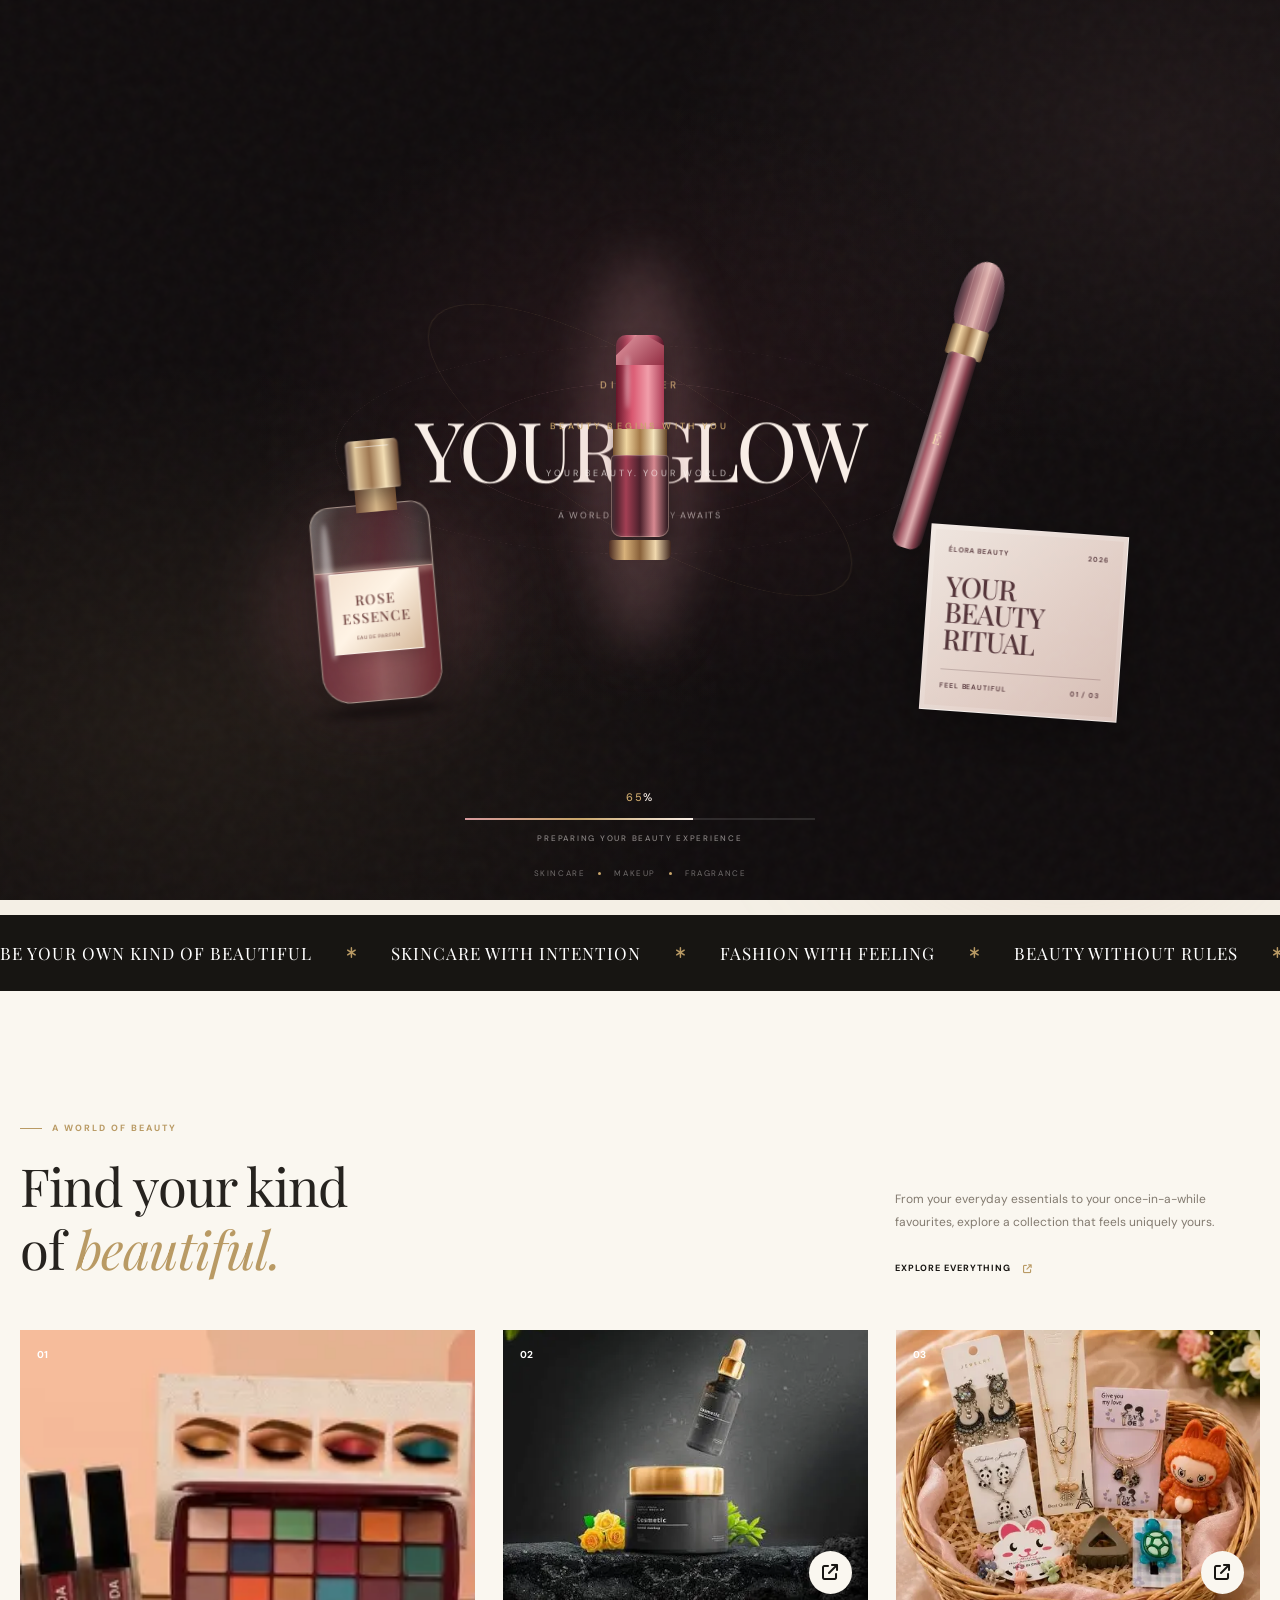
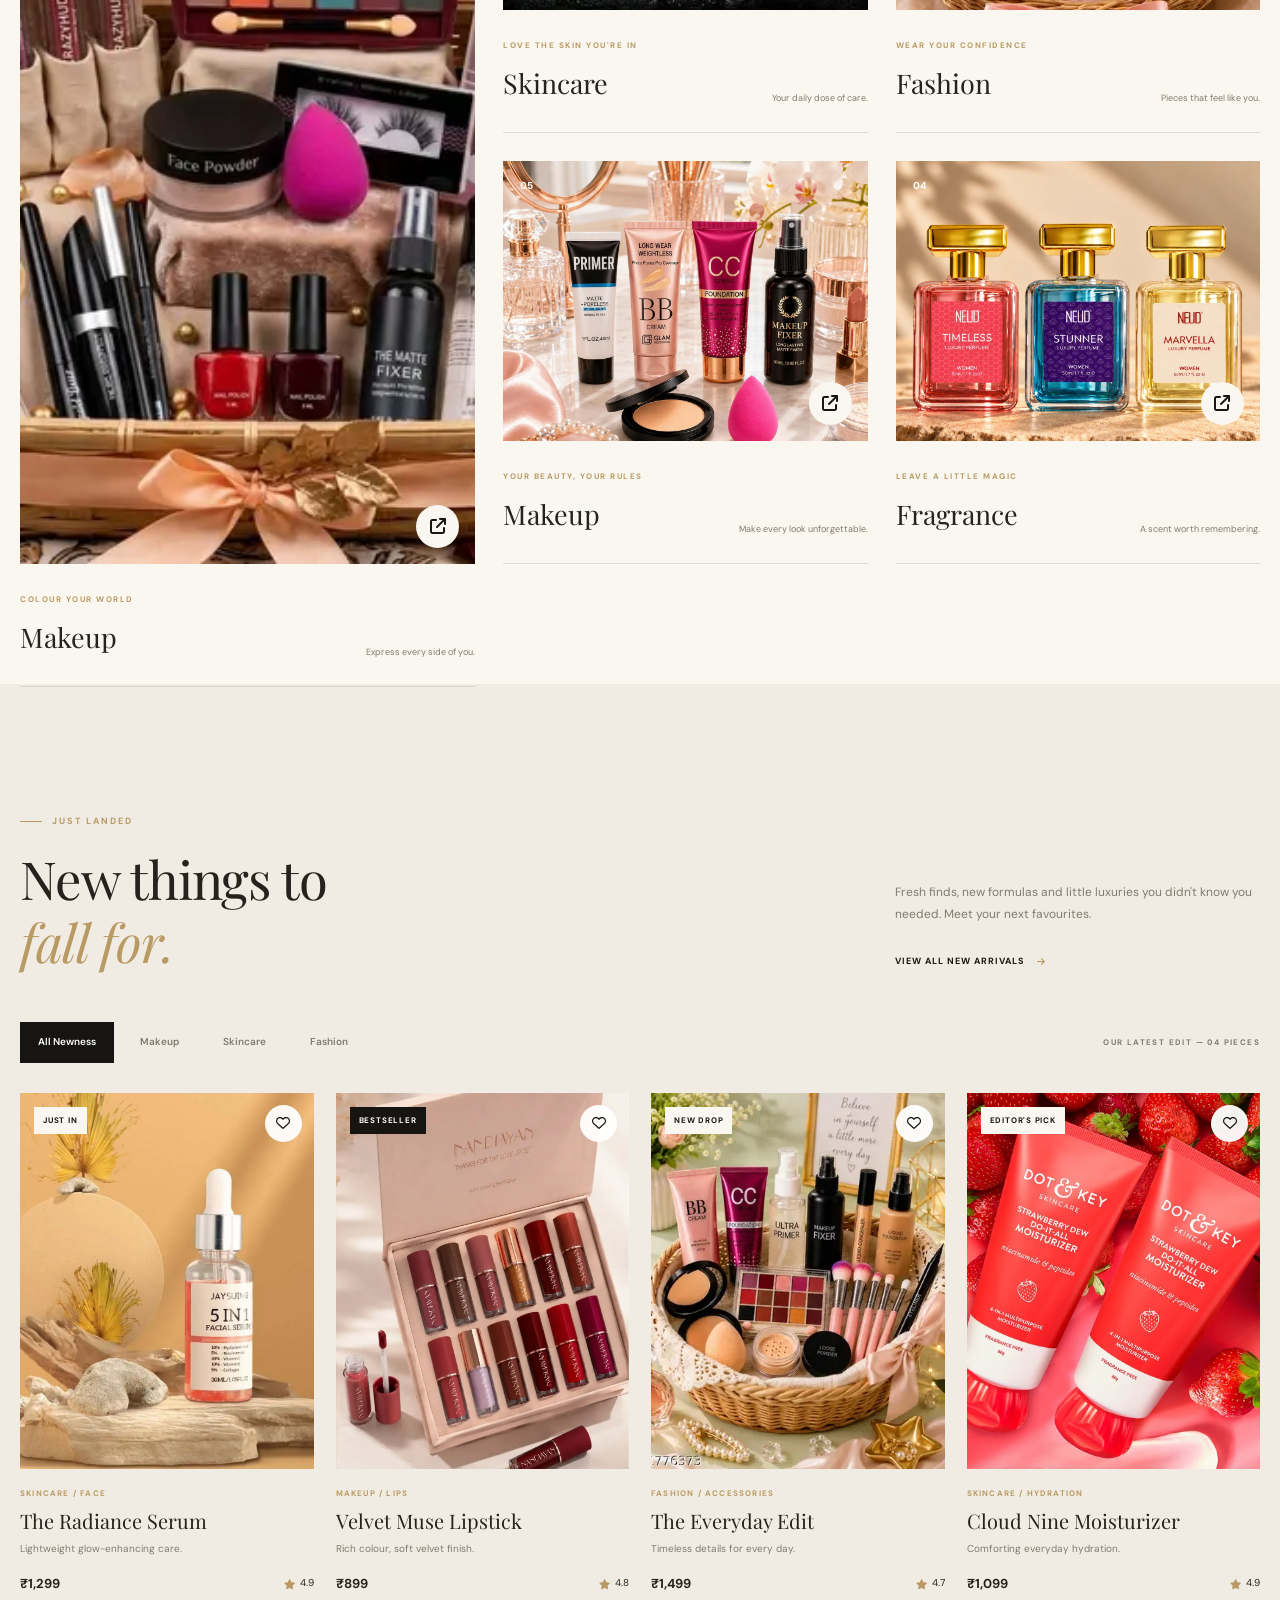
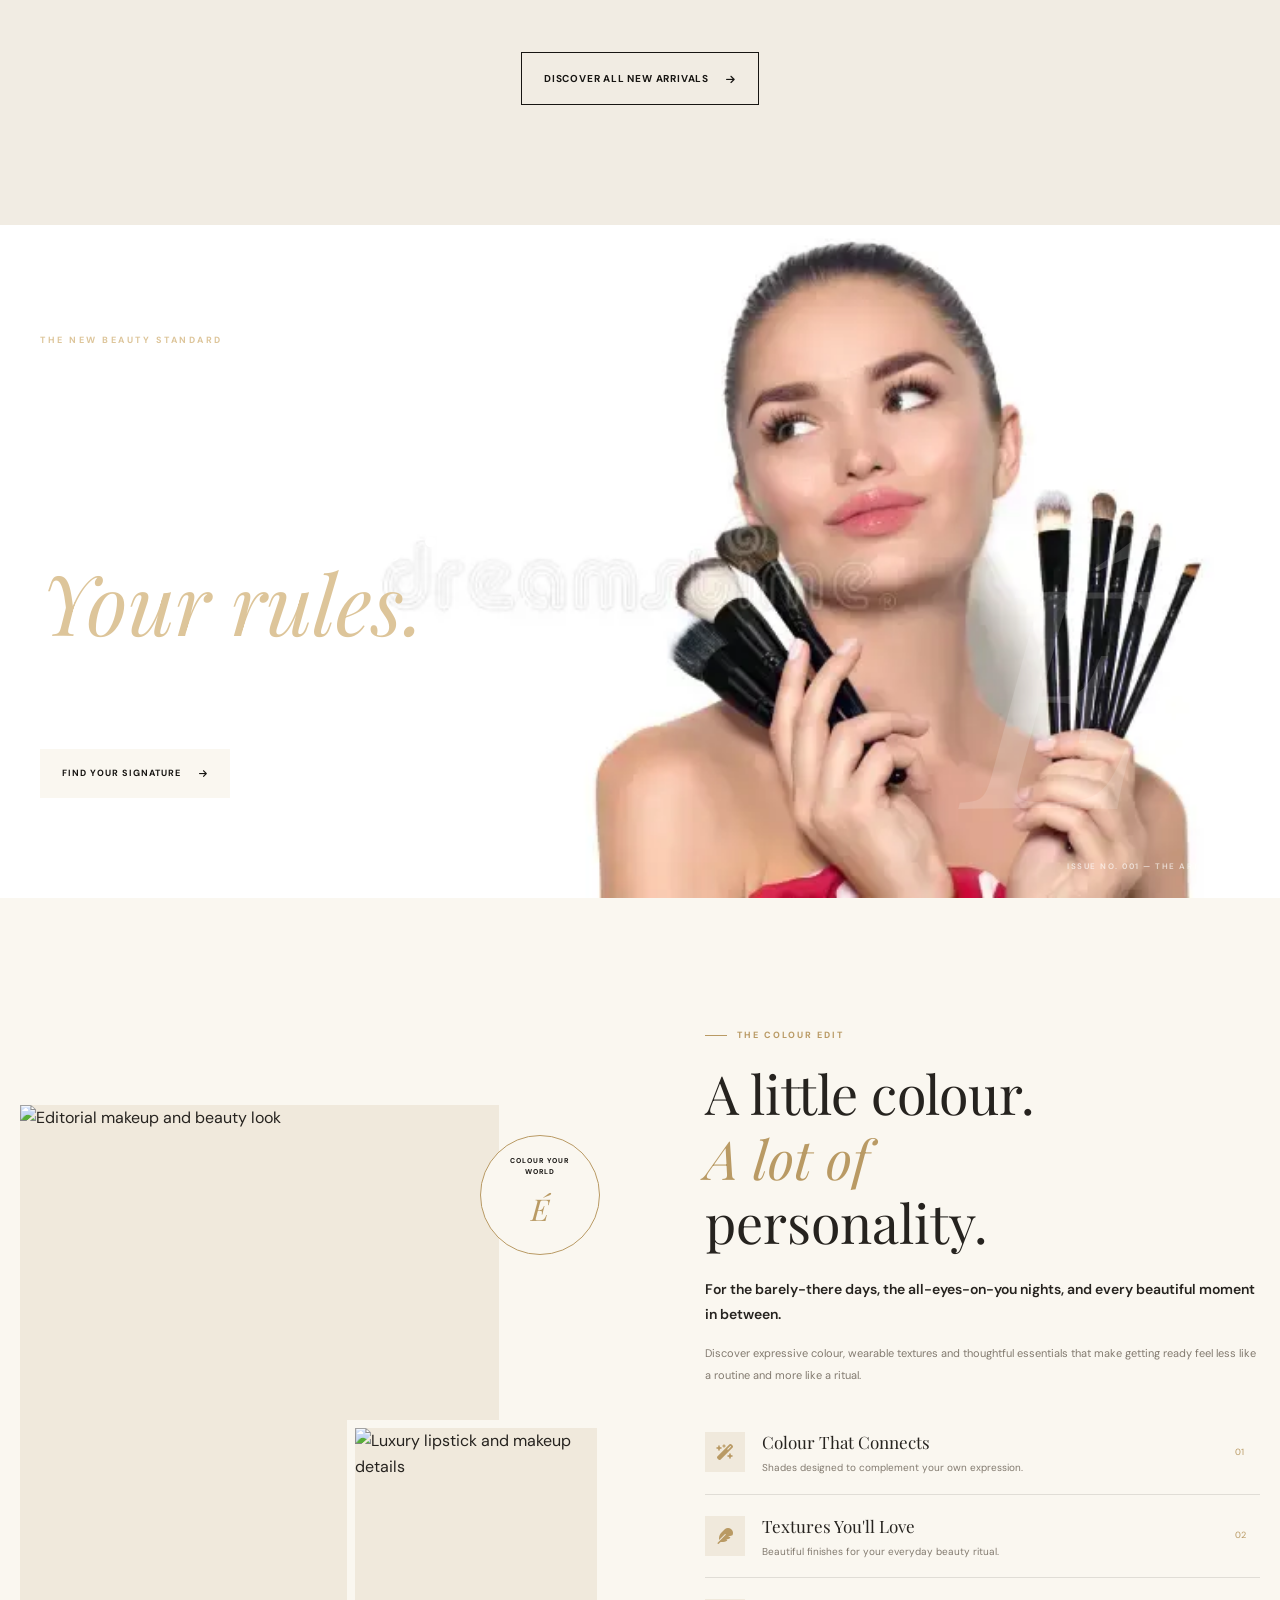
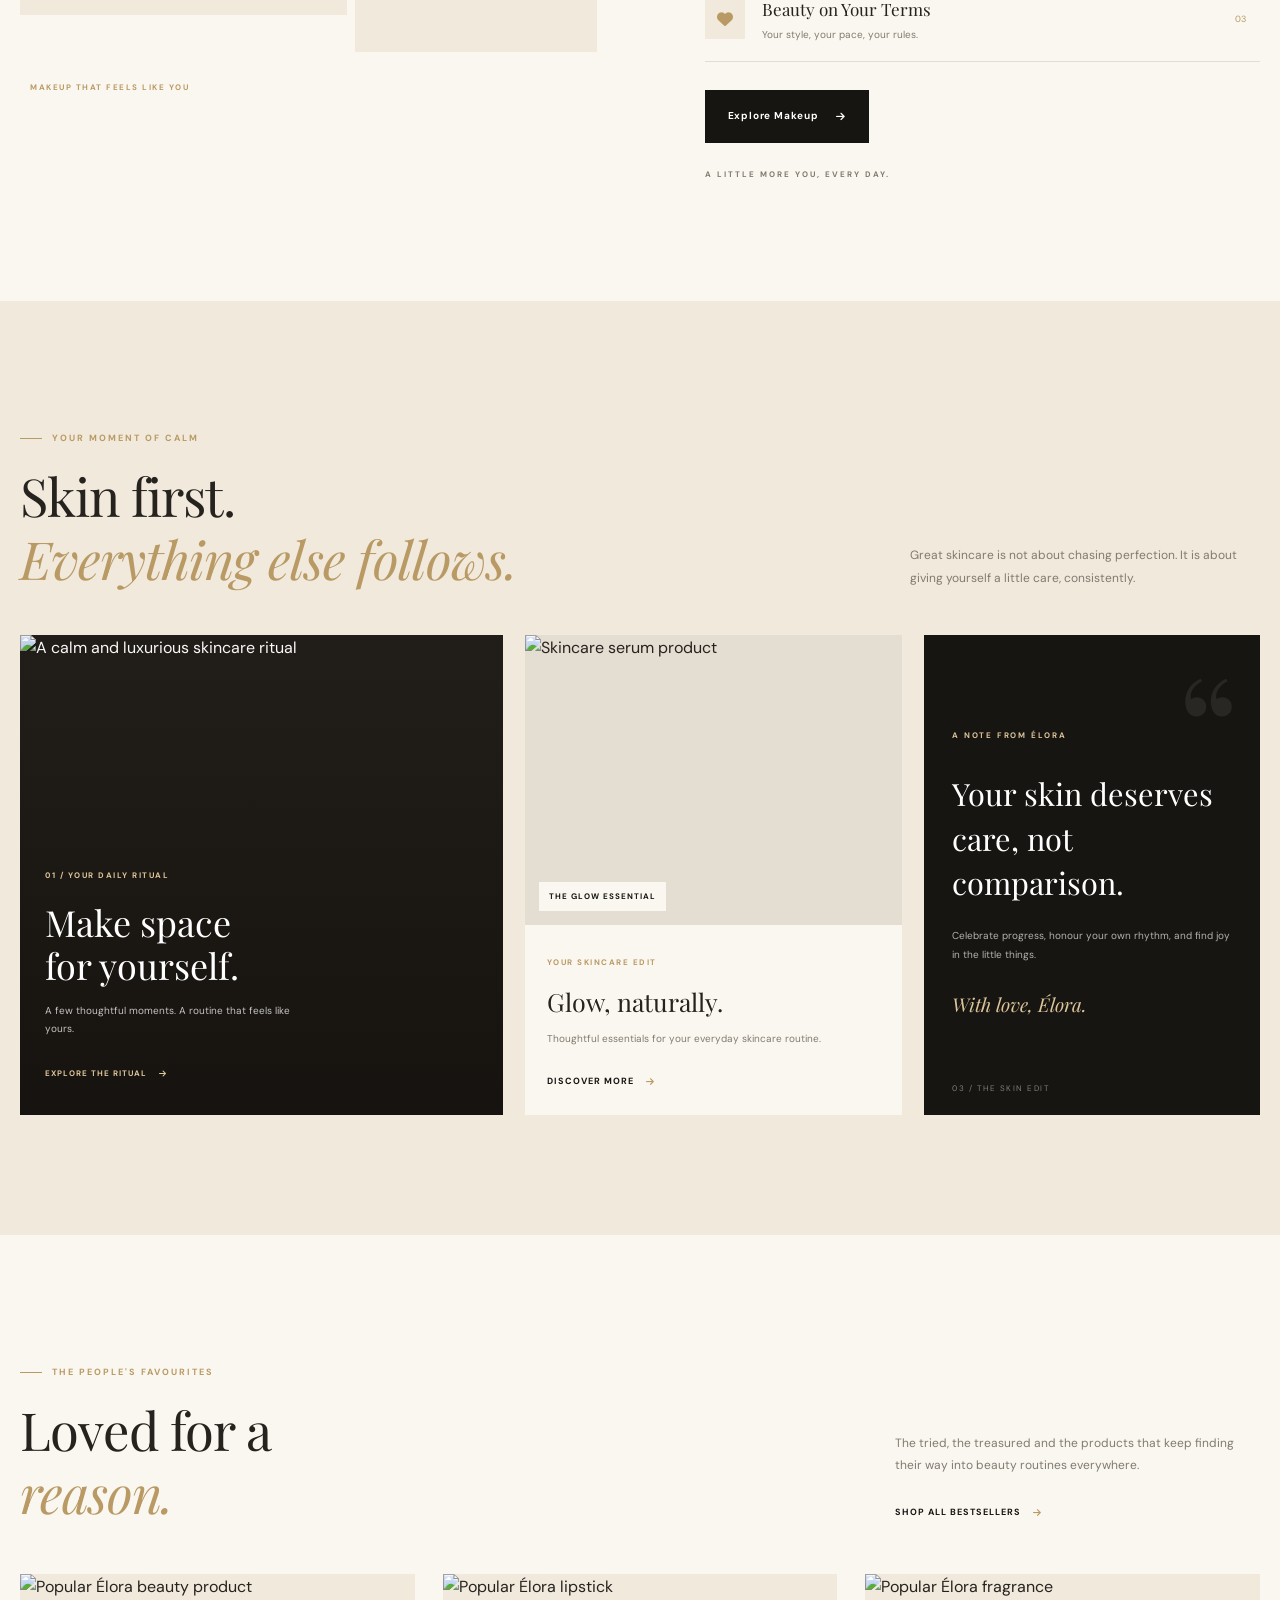
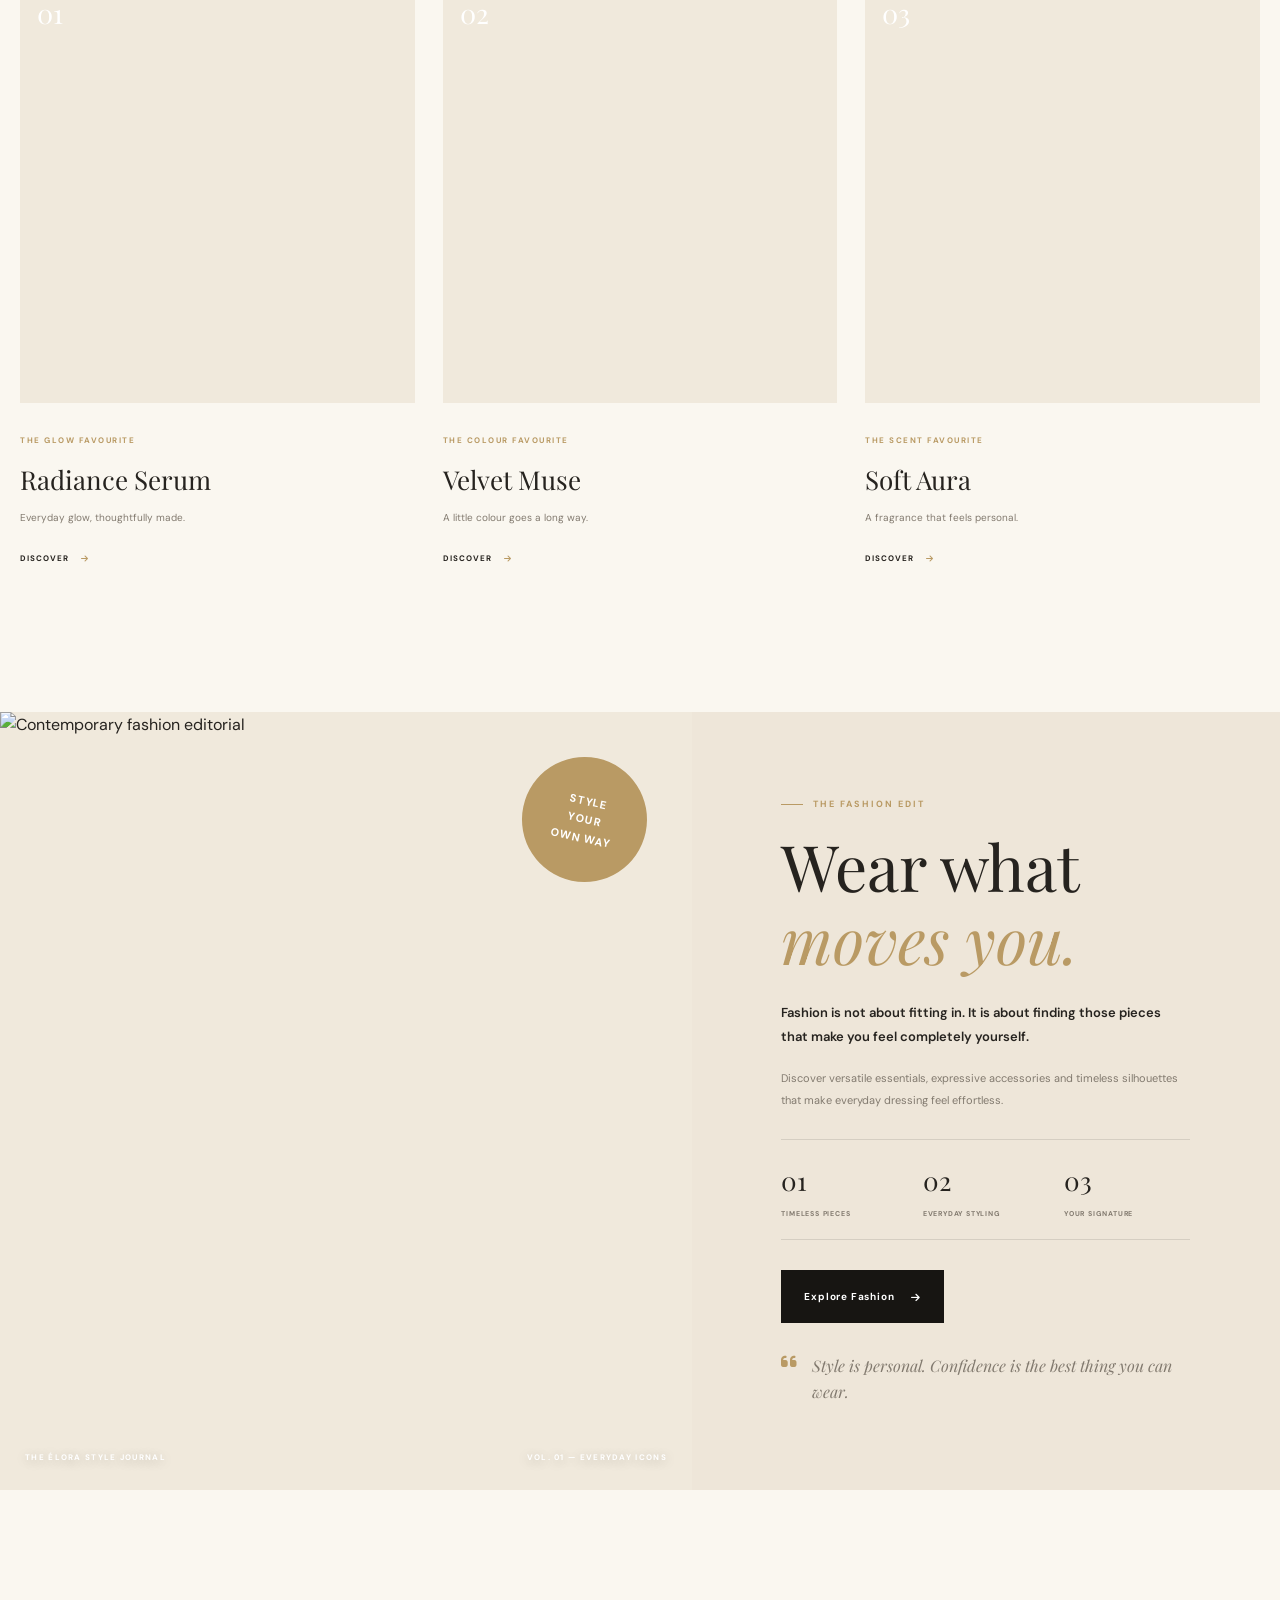
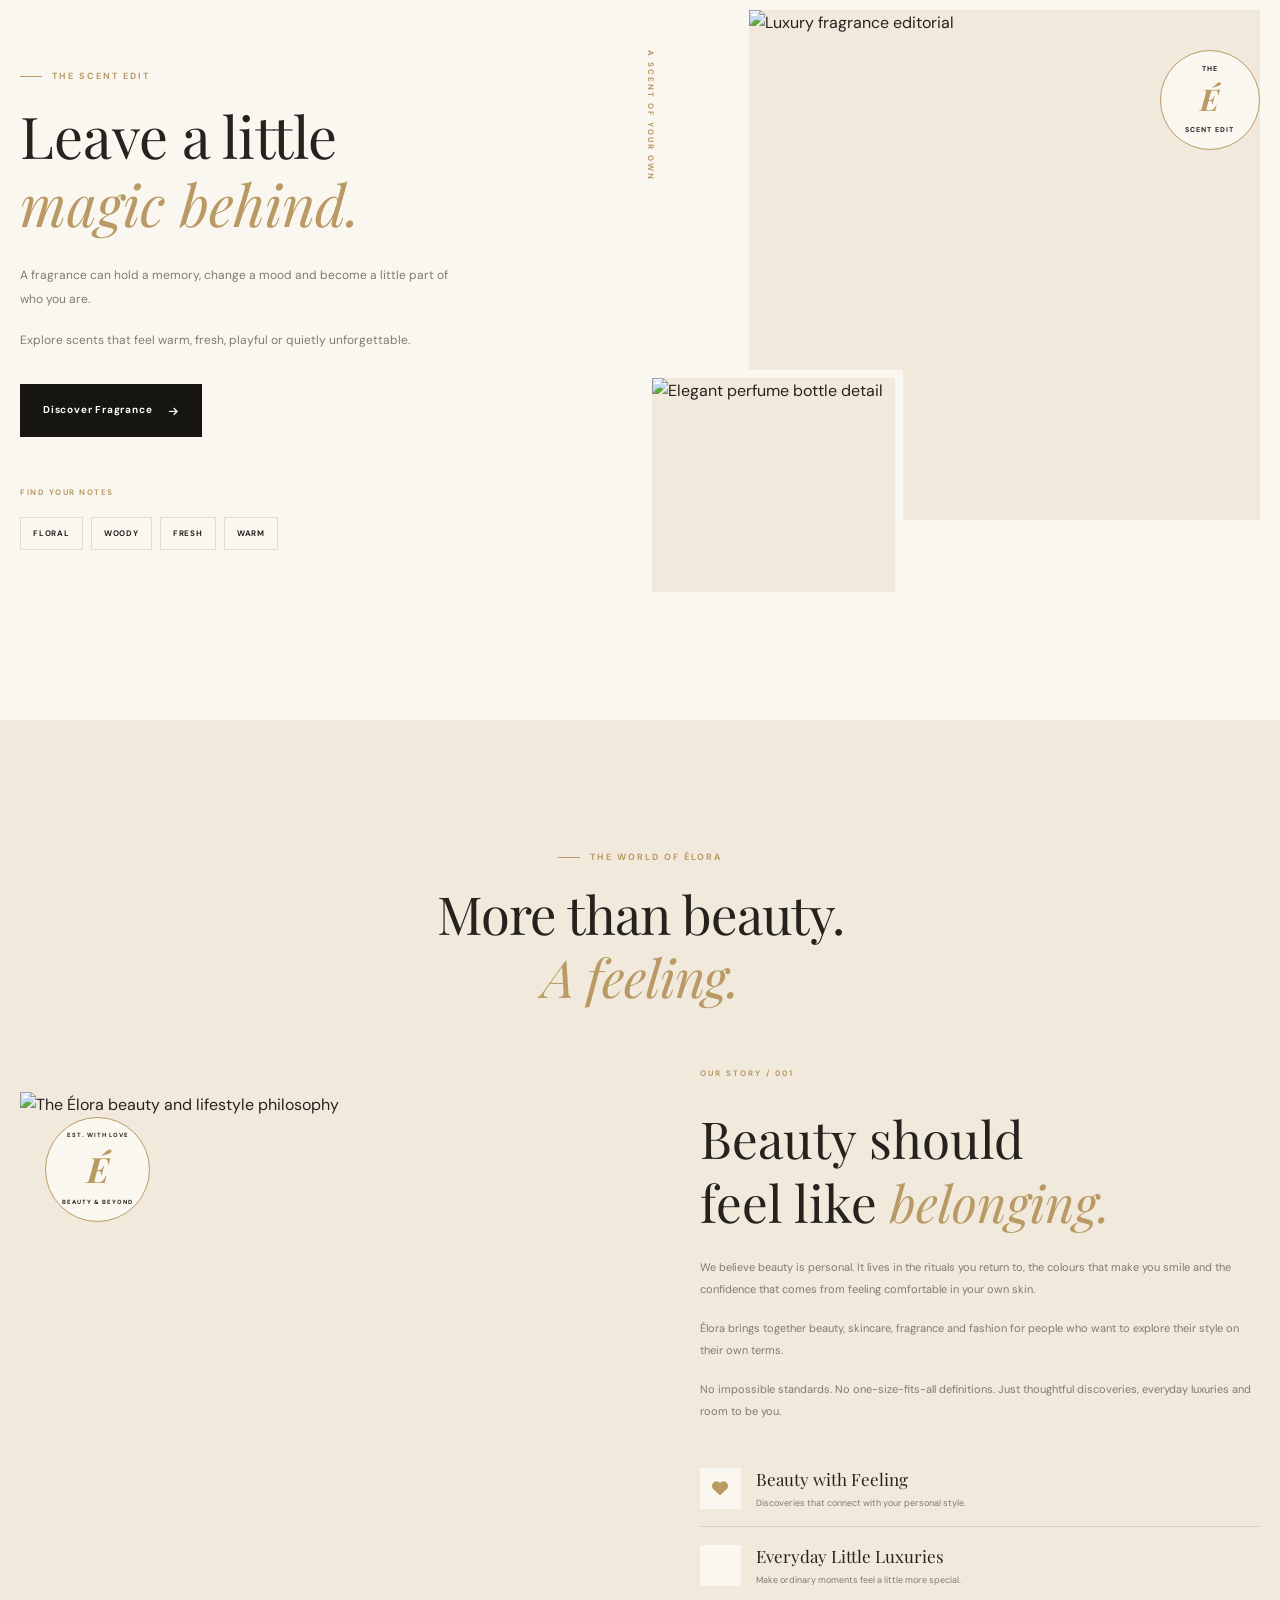
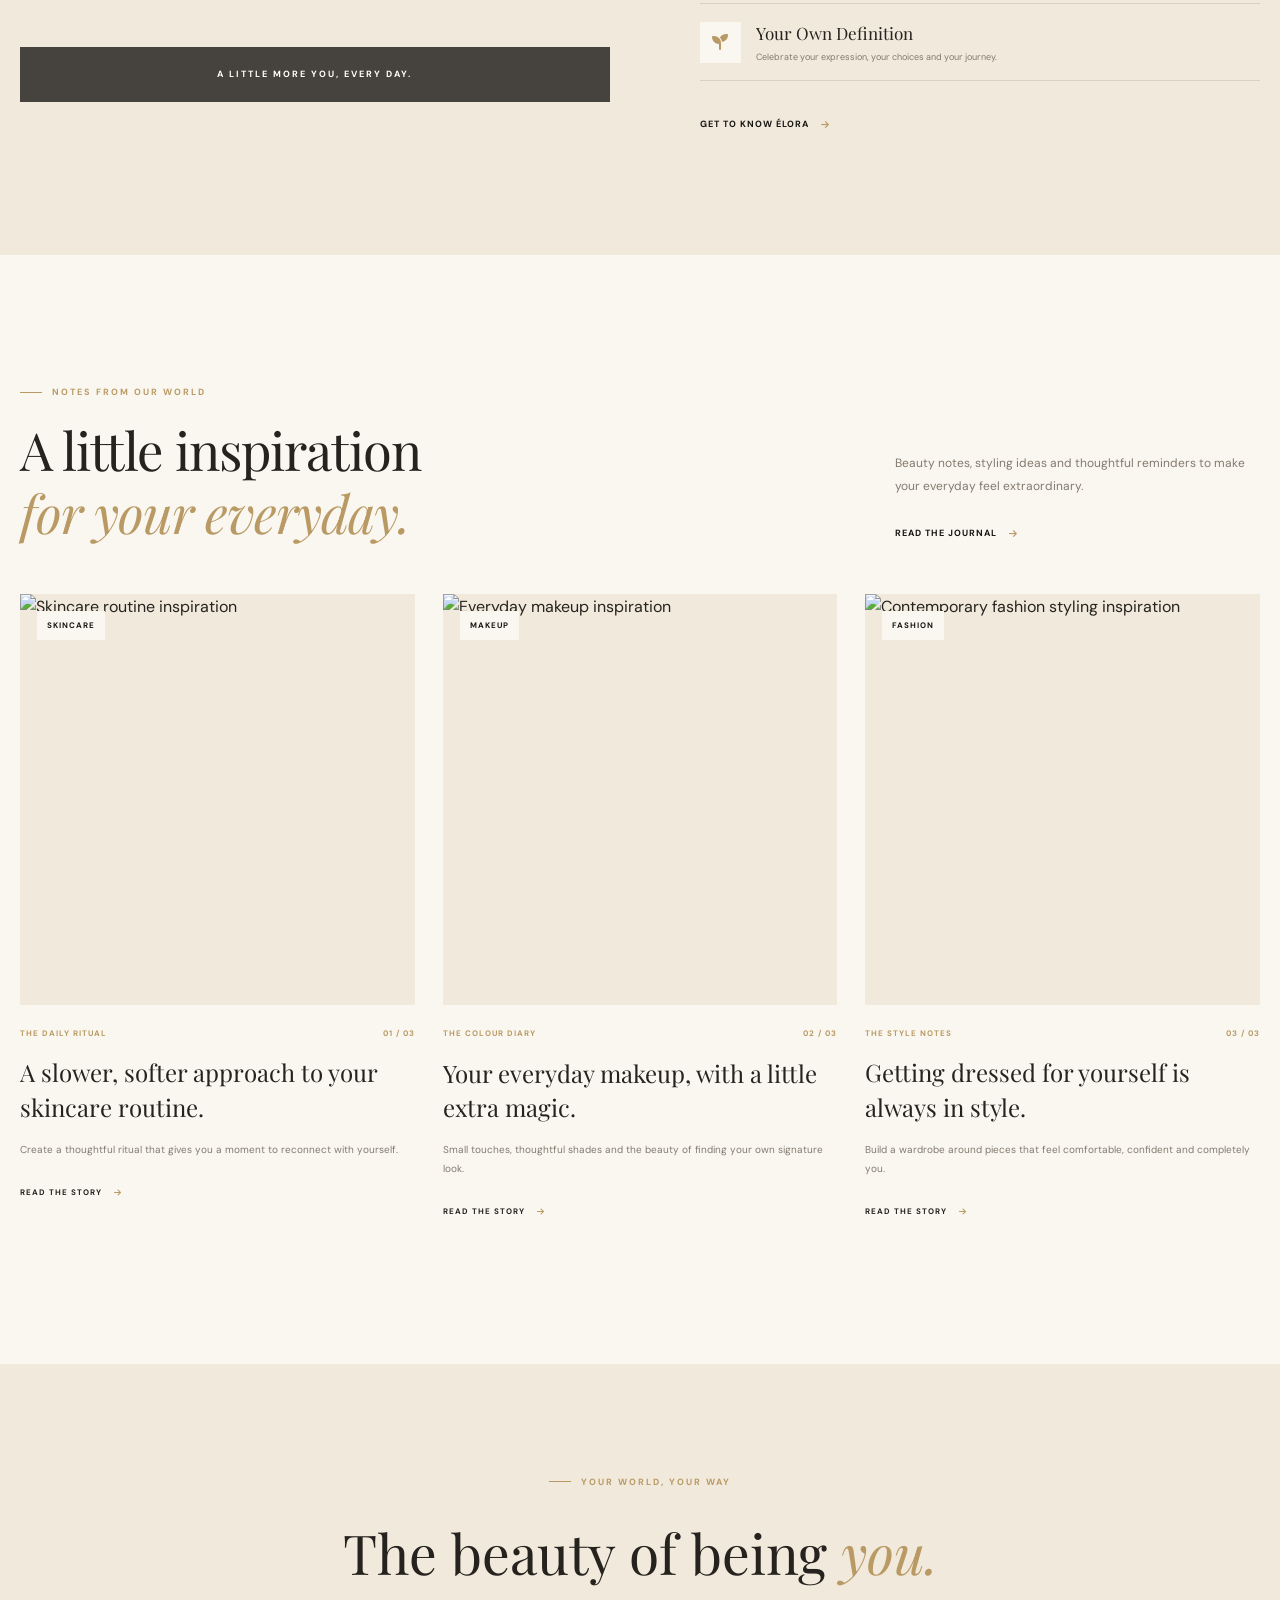
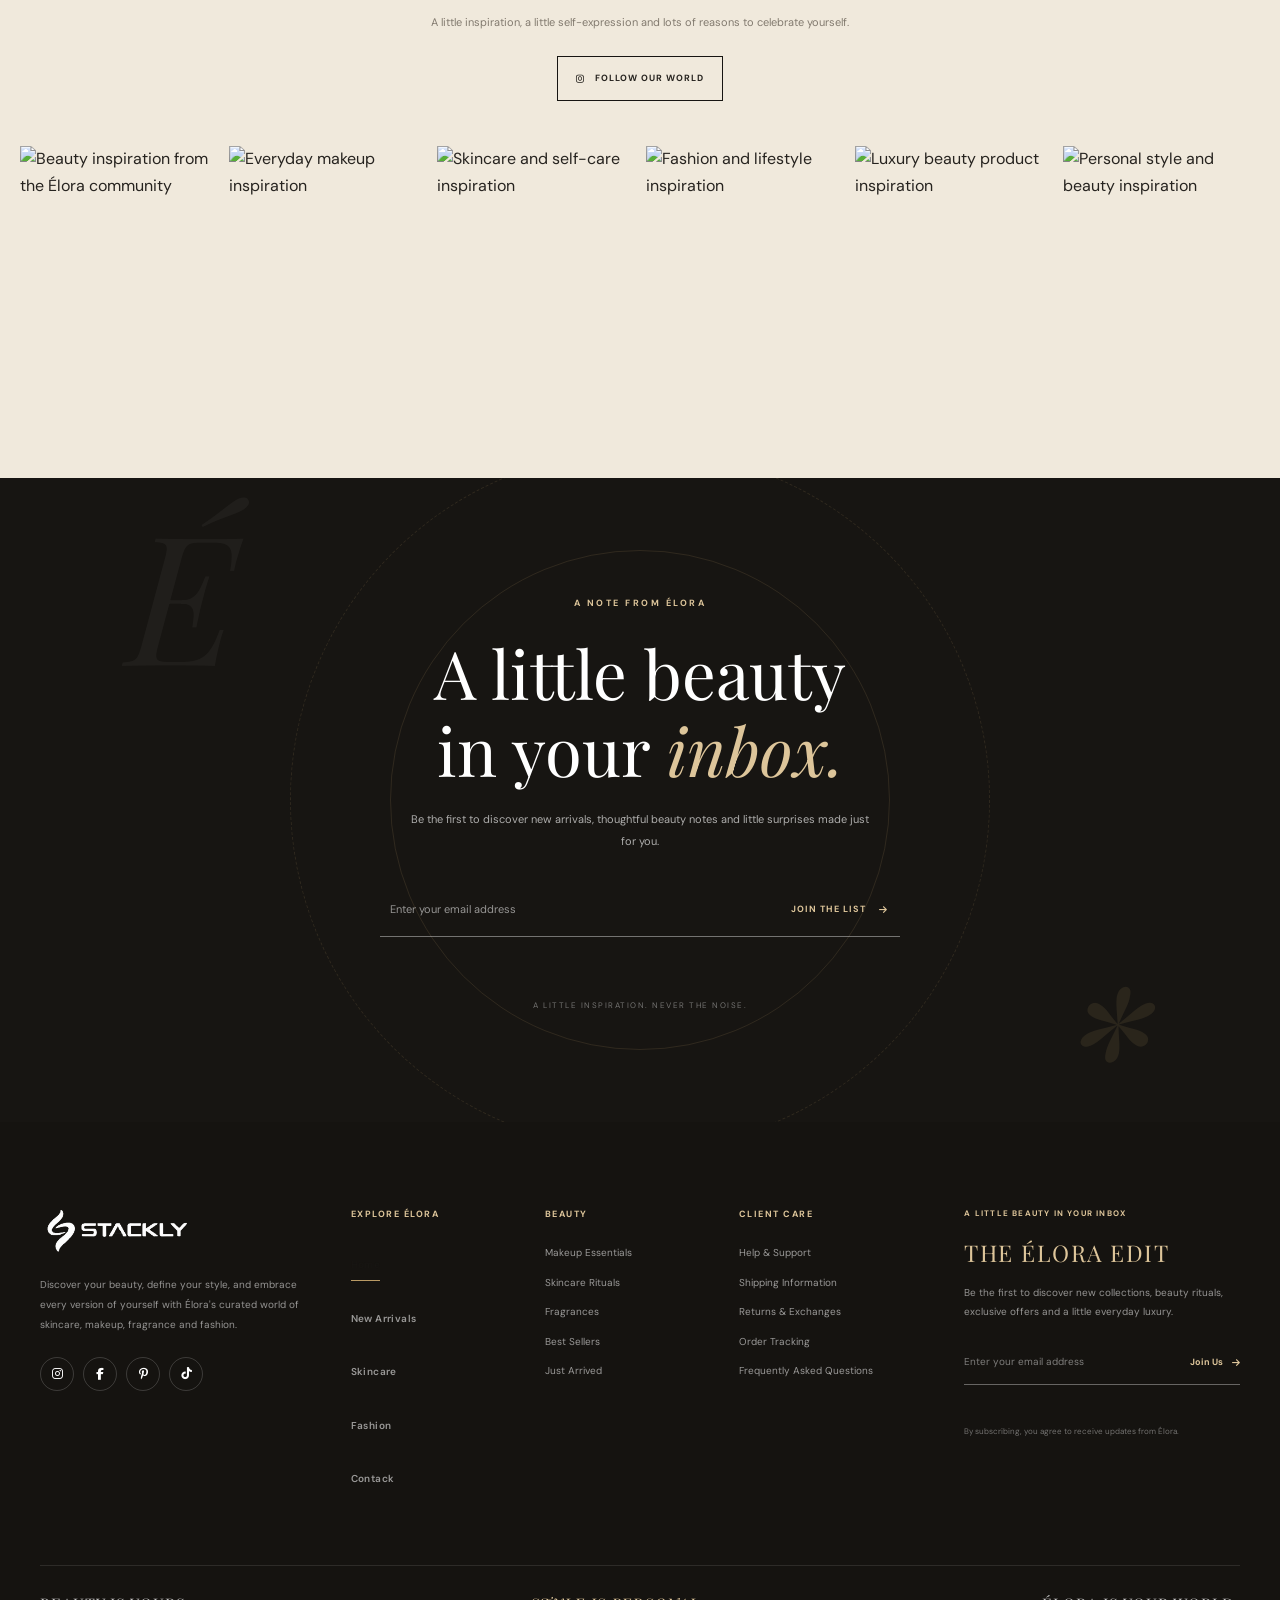
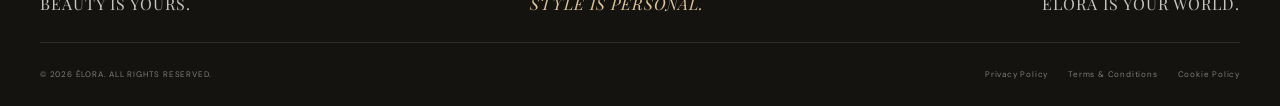
==== commit a007c3b0: "add" ====
--- a/index.html
+++ b/index.html
@@ -11,7 +11,7 @@
     <meta name="description"
         content="Discover luxury beauty, skincare, makeup and fashion essentials designed to celebrate your natural beauty.">
 
-    <title>ÉLORA — Fashion & Beauty Cosmetics</title>
+    <title>HOME</title>
 
     <!-- GOOGLE FONTS -->
     <link rel="preconnect" href="https://fonts.googleapis.com">
@@ -111,7 +111,7 @@
 
                 <div class="perfume-label">
 
-                    <small>ÉLORA</small>
+                    
 
                     <strong>
                         ROSE
@@ -207,7 +207,7 @@
 
             <div class="lipstick-body">
 
-                <span>ÉLORA</span>
+               
 
             </div>
 
@@ -274,10 +274,7 @@
                 BEAUTY BEGINS WITH YOU
             </span>
 
-            <strong>
-                ÉLORA<span>.</span>
-            </strong>
-
+           
             <small>
                 YOUR BEAUTY. YOUR WORLD.
             </small>
@@ -353,18 +350,19 @@
 
         <div class="header-container">
 
-            <!-- LOGO -->
-
-            <a href="index.html" class="brand-logo" aria-label="Élora Home">
-
-                <span class="logo-symbol">É</span>
-
-                <span class="logo-text">
-                    <strong>ÉLORA</strong>
-                    <small>BEAUTY & BEYOND</small>
-                </span>
-
-            </a>
+           
+<!-- ÉLORA BRAND LOGO -->
+<a href="index.html" class="brand-logo" aria-label="Élora Home">
+
+    <img
+        src="assets/logo2.webp"
+        alt="Élora Beauty & Beyond"
+        class="logo-image"
+    >
+
+</a>
+
+
  
 
 
@@ -381,7 +379,7 @@
 
                 <a href="fashion.html" class="nav-link">Fashion</a>
 
-                <a href="contact.html" class="nav-link">Contack</a>
+                <a href="contact.html" class="nav-link">Contact</a>
 
             </nav>
 
@@ -507,7 +505,7 @@
 
             <nav class="drawer-navigation">
 
-                <a href="index.html">
+                <a href="index.html" class="active">
                     <span>01</span> Home
                     <i class="fa-solid fa-arrow-right"></i>
                 </a>
@@ -763,7 +761,7 @@
 
                     <div class="hero-buttons">
 
-                        <a href="#new-arrivals" class="button-primary">
+                        <a href="404.html" class="button-primary">
 
                             <span>Explore Collection</span>
 
@@ -772,7 +770,7 @@
                         </a>
 
 
-                        <a href="#our-story" class="button-secondary">
+                        <a href="404.html" class="button-secondary">
 
                             <span class="play-icon">
 
@@ -791,15 +789,15 @@
 
                         <div class="trust-avatars">
 
-                            <img src="assets/images/customer-01.webp"
+                            <img src="assets/f.webp"
                                 alt="Élora beauty customer"
                                 loading="lazy">
 
-                            <img src="assets/images/customer-02.webp"
+                            <img src="assets/f.webp"
                                 alt="Élora beauty customer"
                                 loading="lazy">
 
-                            <img src="assets/images/customer-03.webp"
+                            <img src="assets/f.webp"
                                 alt="Élora beauty customer"
                                 loading="lazy">
 
@@ -862,7 +860,7 @@
                         </div>
 
 
-                        <img src="assets/images/hero-beauty-01.png"
+                        <img src="assets/h1.webp"
                             class="hero-product-image"
                             alt="Luxury Élora beauty cosmetics collection"
                             fetchpriority="high">
@@ -898,7 +896,7 @@
                         </div>
 
 
-                        <img src="assets/images/hero-beauty-02.png"
+                        <img src="assets/h2.webp"
                             class="hero-product-image"
                             alt="Luxury makeup and lipstick collection"
                             loading="lazy">
@@ -934,7 +932,7 @@
                         </div>
 
 
-                        <img src="assets/images/hero-beauty-03.png"
+                        <img src="assets/h3.webp"
                             class="hero-product-image"
                             alt="Premium skincare serum and beauty essentials"
                             loading="lazy">
@@ -1085,7 +1083,7 @@
                     </div>
 
 
-                    <a href="#our-story"
+                    <a href="404.html"
                         class="hero-side-link"
                         aria-label="Read the Élora story">
 
@@ -1139,7 +1137,7 @@
                 </div>
 
 
-                <a href="#new-arrivals" class="hero-scroll-link">
+                <a href="404.html" class="hero-scroll-link">
 
                     SCROLL TO DISCOVER
 
@@ -1253,7 +1251,7 @@
 
                         </p>
 
-                        <a href="#beauty-edit" class="text-link">
+                        <a href="404.html" class="text-link">
 
                             EXPLORE EVERYTHING
 
@@ -1277,7 +1275,7 @@
 
                         <div class="category-image-wrapper">
 
-                            <img src="assets/images/category-makeup.webp"
+                            <img src="assets/h4.webp"
                                 alt="Luxury makeup collection with lipsticks and blush"
                                 loading="lazy">
 
@@ -1316,7 +1314,7 @@
 
                         <div class="category-image-wrapper">
 
-                            <img src="assets/images/category-skincare.webp"
+                            <img src="assets/h5.webp"
                                 alt="Premium facial skincare and serum products"
                                 loading="lazy">
 
@@ -1355,7 +1353,7 @@
 
                         <div class="category-image-wrapper">
 
-                            <img src="assets/images/category-fashion.webp"
+                            <img src="assets/h6.webp"
                                 alt="Contemporary women's fashion and accessories"
                                 loading="lazy">
 
@@ -1388,13 +1386,44 @@
 
 
 
+                   
+<a href="#makeup" class="category-card">
+
+    <div class="category-image-wrapper">
+
+        <img src="assets/h8.webp"
+             alt="Luxury makeup essentials and beauty products"
+             loading="lazy">
+
+        <span class="category-number">05</span>
+
+        <span class="category-round-arrow">
+            <i class="fa-solid fa-arrow-up-right-from-square"></i>
+        </span>
+
+    </div>
+
+    <div class="category-info">
+
+        <div>
+            <span>YOUR BEAUTY, YOUR RULES</span>
+            <h3>Makeup</h3>
+        </div>
+
+        <p>Make every look unforgettable.</p>
+
+    </div>
+
+</a>
+
+
                     <!-- CATEGORY 04 -->
 
                     <a href="#fragrance" class="category-card">
 
                         <div class="category-image-wrapper">
 
-                            <img src="assets/images/category-fragrance.webp"
+                            <img src="assets/h7.webp"
                                 alt="Elegant luxury perfume and fragrance bottles"
                                 loading="lazy">
 
@@ -1558,7 +1587,7 @@
 
                             <div class="product-image-wrapper">
 
-                                <img src="assets/images/product-serum.webp"
+                                <img src="assets/h9.webp"
                                     alt="Radiance facial serum"
                                     loading="lazy">
 
@@ -1638,7 +1667,7 @@
 
                             <div class="product-image-wrapper">
 
-                                <img src="assets/images/product-lipstick.webp"
+                                <img src="assets/h10.webp"
                                     alt="Velvet finish luxury lipstick"
                                     loading="lazy">
 
@@ -1722,7 +1751,7 @@
 
                             <div class="product-image-wrapper">
 
-                                <img src="assets/images/product-fashion.webp"
+                                <img src="assets/h11.webp"
                                     alt="Elegant contemporary fashion accessory"
                                     loading="lazy">
 
@@ -1802,7 +1831,7 @@
 
                             <div class="product-image-wrapper">
 
-                                <img src="assets/images/product-moisturizer.webp"
+                                <img src="assets/h12.webp"
                                     alt="Luxury daily hydration moisturizer"
                                     loading="lazy">
 
@@ -1902,7 +1931,7 @@
 
             <div class="campaign-background">
 
-                <img src="assets/images/beauty-campaign.webp"
+                <img src="assets/h13.webp"
                     alt="Élora beauty campaign"
                     loading="lazy">
 
@@ -1942,7 +1971,7 @@
                 </p>
 
 
-                <a href="#makeup" class="campaign-button">
+                <a href="404.html" class="campaign-button">
 
                     FIND YOUR SIGNATURE
 
--- a/css/style.css
+++ b/css/style.css
@@ -7878,4 +7878,65 @@
         height: 44px;
     }
 
-}+}
+
+
+
+
+
+
+
+
+
+
+
+
+
+
+
+
+
+
+
+
+/* =====================================
+   ÉLORA — BRAND LOGO
+===================================== */
+
+.brand-logo {
+    display: inline-flex;
+    align-items: center;
+    justify-content: center;
+    flex-shrink: 0;
+    text-decoration: none;
+    line-height: 0;
+}
+
+.logo-image {
+    display: block;
+    width: 180px;
+    height: 65px;
+    object-fit: contain;
+    object-position: left center;
+    transition: transform 0.3s ease;
+}
+
+.brand-logo:hover .logo-image {
+    transform: scale(1.04);
+}
+
+/* TABLET */
+@media (max-width: 992px) {
+    .logo-image {
+        width: 155px;
+        height: 58px;
+    }
+}
+
+/* MOBILE */
+@media (max-width: 576px) {
+    .logo-image {
+        width: 135px;
+        height: 50px;
+    }
+}
--- a/css/responsive.css
+++ b/css/responsive.css
@@ -0,0 +1,1159 @@
+/* =========================================================
+   ÉLORA — BEAUTY & BEYOND
+   MASTER RESPONSIVE & MOBILE NAVIGATION STYLESHEET
+   Supports: 320px, 360px, 375px, 390px, 414px, 480px, 768px, 1024px, Desktop
+========================================================= */
+
+/* =========================================================
+   01. GLOBAL RESET & OVERFLOW CONTAINMENT
+========================================================= */
+
+*,
+*::before,
+*::after {
+    box-sizing: border-box;
+}
+
+html {
+    max-width: 100%;
+    overflow-x: hidden;
+    -webkit-text-size-adjust: 100%;
+    scroll-behavior: smooth;
+    scroll-padding-top: 80px;
+}
+
+body {
+    max-width: 100%;
+    overflow-x: hidden;
+    position: relative;
+    margin: 0;
+    padding: 0;
+    -webkit-font-smoothing: antialiased;
+    -moz-osx-font-smoothing: grayscale;
+}
+
+/* Background scroll lock when mobile drawer or modal is active */
+html.drawer-open,
+body.drawer-open,
+html.modal-open,
+body.modal-open {
+    overflow: hidden !important;
+    touch-action: none;
+    -webkit-overflow-scrolling: auto;
+}
+
+/* Ensure all media and embeds never overflow their containers */
+img,
+svg,
+video,
+canvas,
+iframe {
+    max-width: 100%;
+    height: auto;
+}
+
+/* Responsive typography word wrapping */
+h1, h2, h3, h4, h5, h6,
+p, span, a, label, li, blockquote {
+    overflow-wrap: break-word;
+    word-wrap: break-word;
+}
+
+/* Container safety */
+.container,
+.section-container {
+    width: min(var(--container-width, 1360px), calc(100% - 40px));
+    margin-inline: auto;
+}
+
+/* Decorative absolute elements safety: prevent horizontal scrollbar */
+.hero-section,
+.arrival-hero,
+.contact-hero,
+.contact-form-section,
+.contact-closing-section,
+.beauty-campaign,
+.newsletter-section,
+.editorial-section,
+.exclusive-section,
+.collections-section,
+.story-section {
+    position: relative;
+    overflow-x: clip;
+}
+
+/* =========================================================
+   02. SITE HEADER & NAVIGATION (UNIVERSAL)
+========================================================= */
+
+.site-header {
+    position: sticky;
+    top: 0;
+    left: 0;
+    width: 100%;
+    z-index: 1000;
+    background: rgba(250, 247, 240, 0.98);
+    border-bottom: 1px solid rgba(38, 35, 31, 0.08);
+    transition: background-color 0.3s ease, box-shadow 0.3s ease;
+}
+
+.site-header.scrolled,
+.site-header.header-scrolled {
+    background: #faf7f0;
+    box-shadow: 0 4px 20px rgba(0, 0, 0, 0.06);
+}
+
+.header-container {
+    width: min(1440px, calc(100% - 60px));
+    min-height: 84px;
+    margin-inline: auto;
+    display: flex;
+    align-items: center;
+    justify-content: space-between;
+    gap: 20px;
+}
+
+/* Brand Logo */
+.brand-logo {
+    display: inline-flex;
+    align-items: center;
+    flex-shrink: 0;
+    text-decoration: none;
+    line-height: 1;
+}
+
+.logo-image {
+    display: block;
+    width: 170px;
+    height: auto;
+    max-height: 60px;
+    object-fit: contain;
+    object-position: left center;
+    transition: transform 0.3s ease;
+}
+
+/* Header Actions */
+.header-actions {
+    display: flex;
+    align-items: center;
+    gap: 8px;
+    flex-shrink: 0;
+    margin-left: auto;
+}
+
+.icon-button {
+    width: 42px;
+    height: 42px;
+    min-width: 42px;
+    min-height: 42px;
+    display: inline-flex;
+    align-items: center;
+    justify-content: center;
+    border: 1px solid rgba(41, 37, 31, 0.1);
+    background: transparent;
+    color: #1c1917;
+    border-radius: 50%;
+    text-decoration: none;
+    cursor: pointer;
+    position: relative;
+    transition: all 0.25s ease;
+    touch-action: manipulation;
+}
+
+.icon-button:hover,
+.icon-button:focus-visible {
+    border-color: #c5a059;
+    color: #c5a059;
+    outline: none;
+}
+
+.shopping-bag .bag-count {
+    position: absolute;
+    top: -2px;
+    right: -2px;
+    min-width: 17px;
+    height: 17px;
+    padding: 0 4px;
+    border-radius: 10px;
+    background: #c5a059;
+    color: #ffffff;
+    font-size: 9px;
+    font-weight: 700;
+    display: flex;
+    align-items: center;
+    justify-content: center;
+    line-height: 1;
+}
+
+/* Header Login Button */
+.header-container > .login-button {
+    display: inline-flex;
+    align-items: center;
+    gap: 8px;
+    padding: 10px 18px;
+    border: 1px solid rgba(41, 37, 31, 0.15);
+    background: transparent;
+    color: #1c1917;
+    font-family: "DM Sans", sans-serif;
+    font-size: 11px;
+    font-weight: 600;
+    letter-spacing: 1px;
+    text-transform: uppercase;
+    cursor: pointer;
+    transition: all 0.25s ease;
+}
+
+.header-container > .login-button:hover {
+    background: #1c1917;
+    color: #ffffff;
+    border-color: #1c1917;
+}
+
+/* =========================================================
+   03. HAMBURGER MENU BUTTON
+========================================================= */
+
+.mobile-menu-toggle {
+    display: none;
+    width: 44px;
+    height: 44px;
+    min-width: 44px;
+    min-height: 44px;
+    padding: 0;
+    margin: 0;
+    border: 1px solid rgba(41, 37, 31, 0.14);
+    background: transparent;
+    color: #1c1917;
+    cursor: pointer;
+    flex-direction: column;
+    align-items: center;
+    justify-content: center;
+    gap: 6px;
+    border-radius: 4px;
+    position: relative;
+    z-index: 1002;
+    touch-action: manipulation;
+    transition: border-color 0.25s ease, background-color 0.25s ease;
+}
+
+.mobile-menu-toggle:hover,
+.mobile-menu-toggle:focus-visible {
+    border-color: #c5a059;
+    outline: none;
+}
+
+.mobile-menu-toggle span {
+    display: block;
+    width: 20px;
+    height: 1.5px;
+    background-color: currentColor;
+    transition: transform 0.3s cubic-bezier(0.4, 0, 0.2, 1), opacity 0.25s ease;
+    transform-origin: center;
+}
+
+/* Animate hamburger to close icon ('X') */
+.mobile-menu-toggle[aria-expanded="true"] span:first-child,
+.mobile-menu-toggle.is-active span:first-child {
+    transform: translateY(3.75px) rotate(45deg);
+}
+
+.mobile-menu-toggle[aria-expanded="true"] span:last-child,
+.mobile-menu-toggle.is-active span:last-child {
+    transform: translateY(-3.75px) rotate(-45deg);
+}
+
+/* =========================================================
+   04. MOBILE NAVIGATION DRAWER & OVERLAY
+========================================================= */
+
+/* Solid luxury overlay with NO blur or glassmorphism */
+.mobile-overlay {
+    position: fixed;
+    inset: 0;
+    z-index: 1100;
+    background: rgba(16, 14, 11, 0.65);
+    opacity: 0;
+    visibility: hidden;
+    pointer-events: none;
+    transition: opacity 0.35s ease, visibility 0.35s ease;
+    -webkit-tap-highlight-color: transparent;
+}
+
+.mobile-overlay.active {
+    opacity: 1;
+    visibility: visible;
+    pointer-events: auto;
+}
+
+/* Solid luxury drawer with NO blur or glassmorphism */
+.mobile-drawer {
+    position: fixed;
+    top: 0;
+    right: 0;
+    width: min(400px, 88vw);
+    max-width: 100vw;
+    height: 100vh;
+    height: 100dvh;
+    z-index: 1101;
+    background: #faf7f2;
+    color: #1c1917;
+    display: flex;
+    flex-direction: column;
+    overflow-x: hidden;
+    overflow-y: auto;
+    -webkit-overflow-scrolling: touch;
+    overscroll-behavior: contain;
+    transform: translateX(105%);
+    visibility: hidden;
+    transition: transform 0.4s cubic-bezier(0.25, 1, 0.5, 1), visibility 0.4s ease;
+    box-shadow: -10px 0 40px rgba(0, 0, 0, 0.16);
+}
+
+.mobile-drawer.active {
+    transform: translateX(0);
+    visibility: visible;
+}
+
+/* Drawer Header */
+.drawer-header {
+    position: sticky;
+    top: 0;
+    z-index: 2;
+    min-height: 72px;
+    padding: 14px 20px;
+    display: flex;
+    align-items: center;
+    justify-content: space-between;
+    background: #faf7f2;
+    border-bottom: 1px solid rgba(41, 37, 31, 0.08);
+    flex-shrink: 0;
+}
+
+.drawer-header .brand-logo {
+    display: inline-flex;
+    align-items: center;
+    gap: 10px;
+    text-decoration: none;
+    color: #1c1917;
+}
+
+.drawer-header .logo-symbol {
+    width: 38px;
+    height: 38px;
+    display: inline-flex;
+    align-items: center;
+    justify-content: center;
+    border-radius: 50%;
+    background: #c5a059;
+    color: #ffffff;
+    font-family: "Playfair Display", Georgia, serif;
+    font-size: 20px;
+    font-weight: 700;
+}
+
+.drawer-header .logo-text {
+    display: flex;
+    flex-direction: column;
+}
+
+.drawer-header .logo-text strong {
+    font-family: "Playfair Display", Georgia, serif;
+    font-size: 15px;
+    letter-spacing: 2px;
+    color: #1c1917;
+}
+
+.drawer-header .logo-text small {
+    font-family: "DM Sans", sans-serif;
+    font-size: 8px;
+    letter-spacing: 1.5px;
+    color: #8a8175;
+}
+
+.drawer-close {
+    width: 44px;
+    height: 44px;
+    min-width: 44px;
+    min-height: 44px;
+    display: inline-flex;
+    align-items: center;
+    justify-content: center;
+    background: transparent;
+    border: 1px solid rgba(41, 37, 31, 0.12);
+    color: #1c1917;
+    font-size: 18px;
+    border-radius: 4px;
+    cursor: pointer;
+    touch-action: manipulation;
+    transition: all 0.25s ease;
+}
+
+.drawer-close:hover,
+.drawer-close:focus-visible {
+    background: #1c1917;
+    color: #ffffff;
+    border-color: #1c1917;
+    outline: none;
+}
+
+/* Drawer Content */
+.drawer-content {
+    padding: 24px 20px;
+    flex: 1 0 auto;
+    display: flex;
+    flex-direction: column;
+}
+
+.drawer-label {
+    display: block;
+    margin-bottom: 14px;
+    font-family: "DM Sans", sans-serif;
+    font-size: 9px;
+    font-weight: 700;
+    letter-spacing: 2px;
+    color: #c5a059;
+    text-transform: uppercase;
+}
+
+/* Drawer Navigation Links */
+.drawer-navigation {
+    display: flex;
+    flex-direction: column;
+    margin-bottom: 24px;
+}
+
+.drawer-navigation a {
+    display: flex;
+    align-items: center;
+    justify-content: space-between;
+    min-height: 52px;
+    padding: 12px 4px;
+    font-family: "Playfair Display", Georgia, serif;
+    font-size: 18px;
+    color: #1c1917;
+    text-decoration: none;
+    border-bottom: 1px solid rgba(41, 37, 31, 0.06);
+    transition: color 0.2s ease, padding-left 0.2s ease;
+}
+
+.drawer-navigation a span {
+    font-family: "DM Sans", sans-serif;
+    font-size: 10px;
+    font-weight: 600;
+    letter-spacing: 1.5px;
+    color: #c5a059;
+    margin-right: 12px;
+}
+
+.drawer-navigation a i {
+    font-size: 13px;
+    color: #8a8175;
+    transition: transform 0.2s ease, color 0.2s ease;
+}
+
+.drawer-navigation a:hover,
+.drawer-navigation a:focus-visible,
+.drawer-navigation a.active {
+    color: #c5a059;
+    padding-left: 6px;
+}
+
+.drawer-navigation a:hover i,
+.drawer-navigation a:focus-visible i,
+.drawer-navigation a.active i {
+    color: #c5a059;
+    transform: translateX(4px);
+}
+
+/* Drawer Promo */
+.drawer-promo {
+    padding: 20px;
+    background: #f2ede4;
+    border: 1px solid rgba(197, 160, 89, 0.25);
+    margin-bottom: 24px;
+    border-radius: 4px;
+}
+
+.drawer-promo span {
+    display: block;
+    font-size: 9px;
+    font-weight: 700;
+    letter-spacing: 2px;
+    color: #c5a059;
+    margin-bottom: 6px;
+}
+
+.drawer-promo h3 {
+    margin: 0 0 12px;
+    font-family: "Playfair Display", Georgia, serif;
+    font-size: 20px;
+    line-height: 1.25;
+    color: #1c1917;
+}
+
+.drawer-promo a {
+    display: inline-flex;
+    align-items: center;
+    gap: 8px;
+    font-family: "DM Sans", sans-serif;
+    font-size: 11px;
+    font-weight: 600;
+    letter-spacing: 1px;
+    color: #1c1917;
+    text-decoration: none;
+}
+
+.drawer-login {
+    display: flex;
+    align-items: center;
+    justify-content: center;
+    gap: 10px;
+    width: 100%;
+    min-height: 48px;
+    padding: 12px 20px;
+    background: #1c1917;
+    color: #ffffff;
+    border: 1px solid #1c1917;
+    border-radius: 4px;
+    font-family: "DM Sans", sans-serif;
+    font-size: 11px;
+    font-weight: 700;
+    letter-spacing: 1.5px;
+    cursor: pointer;
+    margin-bottom: 24px;
+    transition: background 0.25s ease;
+}
+
+.drawer-login:hover {
+    background: #c5a059;
+    border-color: #c5a059;
+}
+
+/* Drawer Contact Details */
+.drawer-contact {
+    margin-top: auto;
+    padding-top: 18px;
+    border-top: 1px solid rgba(41, 37, 31, 0.08);
+}
+
+.drawer-contact-heading {
+    display: block;
+    font-size: 9px;
+    font-weight: 700;
+    letter-spacing: 2px;
+    color: #c5a059;
+    margin-bottom: 12px;
+}
+
+.drawer-contact-item {
+    display: flex;
+    align-items: flex-start;
+    gap: 12px;
+    margin-bottom: 14px;
+    color: #1c1917;
+    text-decoration: none;
+    font-size: 12px;
+    line-height: 1.4;
+}
+
+.drawer-contact-item i {
+    margin-top: 2px;
+    color: #c5a059;
+    font-size: 13px;
+}
+
+.drawer-socials {
+    display: flex;
+    align-items: center;
+    gap: 10px;
+    margin-top: 16px;
+    padding-bottom: 10px;
+}
+
+.drawer-socials a {
+    width: 36px;
+    height: 36px;
+    display: inline-flex;
+    align-items: center;
+    justify-content: center;
+    border: 1px solid rgba(41, 37, 31, 0.12);
+    border-radius: 50%;
+    color: #1c1917;
+    text-decoration: none;
+    font-size: 13px;
+    transition: all 0.2s ease;
+}
+
+.drawer-socials a:hover {
+    background: #c5a059;
+    color: #ffffff;
+    border-color: #c5a059;
+}
+
+/* =========================================================
+   05. MODALS & POPUPS (UNIVERSAL)
+========================================================= */
+
+.modal-overlay {
+    position: fixed;
+    inset: 0;
+    z-index: 2000;
+    background: rgba(16, 14, 11, 0.75);
+    display: flex;
+    align-items: center;
+    justify-content: center;
+    padding: 16px;
+    opacity: 0;
+    visibility: hidden;
+    pointer-events: none;
+    transition: opacity 0.3s ease, visibility 0.3s ease;
+    overflow-y: auto;
+}
+
+.modal-overlay.active {
+    opacity: 1;
+    visibility: visible;
+    pointer-events: auto;
+}
+
+.login-modal {
+    position: relative;
+    width: min(840px, 100%);
+    max-height: calc(100dvh - 32px);
+    background: #ffffff;
+    display: grid;
+    grid-template-columns: minmax(0, 0.85fr) minmax(0, 1.15fr);
+    overflow: hidden;
+    border-radius: 4px;
+    box-shadow: 0 20px 60px rgba(0, 0, 0, 0.25);
+}
+
+.modal-close {
+    position: absolute;
+    top: 12px;
+    right: 12px;
+    z-index: 10;
+    width: 38px;
+    height: 38px;
+    display: inline-flex;
+    align-items: center;
+    justify-content: center;
+    background: #faf7f2;
+    border: 1px solid rgba(41, 37, 31, 0.1);
+    color: #1c1917;
+    font-size: 18px;
+    border-radius: 50%;
+    cursor: pointer;
+    transition: all 0.25s ease;
+}
+
+.modal-close:hover {
+    background: #1c1917;
+    color: #ffffff;
+}
+
+/* =========================================================
+   06. MEDIA QUERY BREAKPOINTS
+========================================================= */
+
+/* ---------------------------------------------------------
+   A. DESKTOP & LARGE TABLET (min-width: 993px)
+--------------------------------------------------------- */
+@media (min-width: 993px) {
+    .mobile-menu-toggle {
+        display: none !important;
+    }
+
+    .main-navigation {
+        display: flex !important;
+    }
+
+    .mobile-drawer,
+    .mobile-overlay {
+        display: none !important;
+    }
+}
+
+/* ---------------------------------------------------------
+   B. TABLET & MOBILE VIEWPORTS (max-width: 992px)
+--------------------------------------------------------- */
+@media (max-width: 992px) {
+    /* Header & Navigation */
+    .header-container {
+        width: calc(100% - 36px);
+        min-height: 76px;
+    }
+
+    .main-navigation {
+        display: none !important;
+    }
+
+    .header-container > .login-button {
+        display: none !important;
+    }
+
+    .mobile-menu-toggle {
+        display: inline-flex !important;
+    }
+
+    .logo-image {
+        width: 145px;
+        height: auto;
+    }
+
+    /* Grids to 2 Columns */
+    .product-grid,
+    .arrival-product-grid,
+    .collection-grid,
+    .category-grid,
+    .skincare-grid,
+    .bestseller-grid,
+    .community-grid {
+        grid-template-columns: repeat(2, minmax(0, 1fr)) !important;
+        gap: 24px 16px !important;
+    }
+
+    /* Single column stack for split layouts */
+    .makeup-layout,
+    .fragrance-layout,
+    .story-layout,
+    .fashion-layout,
+    .editors-layout,
+    .editorial-grid,
+    .philosophy-grid {
+        grid-template-columns: 1fr !important;
+        gap: 36px !important;
+    }
+
+    /* Contact page tablet */
+    .contact-hero-content {
+        grid-template-columns: 1fr !important;
+        gap: 30px !important;
+    }
+
+    .contact-details-section .contact-information-grid {
+        grid-template-columns: repeat(2, minmax(0, 1fr)) !important;
+    }
+
+    .contact-form-layout {
+        grid-template-columns: 1fr !important;
+        gap: 35px !important;
+    }
+
+    .studio-section .container > div:last-child {
+        grid-template-columns: 1fr !important;
+    }
+
+    /* Footer Tablet */
+    .footer-main {
+        grid-template-columns: repeat(2, minmax(0, 1fr)) !important;
+        gap: 36px 24px !important;
+    }
+
+    .footer-brand,
+    .footer-newsletter {
+        grid-column: 1 / -1 !important;
+    }
+}
+
+/* ---------------------------------------------------------
+   C. MOBILE SCREENS (max-width: 768px)
+--------------------------------------------------------- */
+@media (max-width: 768px) {
+    /* Section spacing */
+    .section-padding {
+        padding: 60px 0 !important;
+    }
+
+    .container,
+    .section-container {
+        width: calc(100% - 32px);
+    }
+
+    /* Header */
+    .header-container {
+        width: calc(100% - 28px);
+        min-height: 72px;
+        gap: 10px;
+    }
+
+    .logo-image {
+        width: 135px;
+        height: auto;
+    }
+
+    .search-trigger {
+        display: none !important;
+    }
+
+    .icon-button {
+        width: 38px;
+        height: 38px;
+        min-width: 38px;
+        min-height: 38px;
+        font-size: 13px;
+    }
+
+    /* Hero Sections */
+    .hero-section,
+    .arrival-hero,
+    .contact-hero {
+        padding-top: 30px;
+        padding-bottom: 45px;
+        min-height: auto;
+    }
+
+    .hero-container,
+    .hero-layout,
+    .arrival-hero-content {
+        grid-template-columns: 1fr !important;
+        gap: 28px !important;
+    }
+
+    .hero-copy,
+    .hero-content,
+    .arrival-hero-heading {
+        text-align: center;
+        max-width: 100%;
+    }
+
+    .hero-copy h1,
+    .hero-content h1,
+    .arrival-hero-heading h1,
+    .contact-heading-main h1 {
+        font-size: clamp(34px, 8.5vw, 48px) !important;
+        line-height: 1.15 !important;
+        letter-spacing: -0.5px !important;
+    }
+
+    .hero-description,
+    .contact-hero-description {
+        margin-inline: auto !important;
+        max-width: 480px;
+        font-size: 13px;
+        line-height: 1.7;
+    }
+
+    .hero-buttons {
+        justify-content: center;
+        flex-wrap: wrap;
+        gap: 10px;
+    }
+
+    .hero-visual,
+    .hero-model-stage {
+        height: clamp(340px, 80vw, 460px) !important;
+        min-height: auto !important;
+        width: 100%;
+        margin-inline: auto;
+    }
+
+    /* Product Grids on Mobile: 2 Columns with comfortable gaps */
+    .product-grid,
+    .arrival-product-grid,
+    .collection-grid,
+    .category-grid,
+    .all-products-section .product-grid {
+        grid-template-columns: repeat(2, minmax(0, 1fr)) !important;
+        gap: 18px 12px !important;
+    }
+
+    .product-details h3,
+    .product-card-heading h3,
+    .arrival-product-title h3,
+    .product-info h3 {
+        font-size: 15px !important;
+        line-height: 1.3 !important;
+    }
+
+    .product-price,
+    .product-card-bottom,
+    .arrival-product-description {
+        font-size: 12px !important;
+    }
+
+    .product-card,
+    .arrival-card,
+    .category-card {
+        min-width: 0 !important;
+    }
+
+    .product-card-image,
+    .product-image-wrap,
+    .arrival-product-image,
+    .category-image-wrapper {
+        width: 100% !important;
+        height: auto !important;
+        aspect-ratio: 1 / 1.1 !important;
+    }
+
+    /* Sliders & Horizontal Carousels */
+    .trending-slider,
+    .hero-carousel,
+    .carousel-track {
+        overflow-x: auto !important;
+        scroll-snap-type: x mandatory;
+        -webkit-overflow-scrolling: touch;
+        padding-bottom: 12px;
+    }
+
+    /* Modal Mobile Stack */
+    .login-modal {
+        grid-template-columns: 1fr !important;
+        width: 100% !important;
+        max-height: calc(100dvh - 20px);
+        overflow-y: auto !important;
+    }
+
+    .login-visual {
+        min-height: 180px;
+        height: 180px;
+    }
+
+    .login-content {
+        padding: 24px 18px !important;
+    }
+
+    /* Forms */
+    .contact-form-row {
+        grid-template-columns: 1fr !important;
+        gap: 16px !important;
+    }
+
+    .contact-field input,
+    .contact-field textarea,
+    .contact-field select,
+    .newsletter-form input {
+        width: 100% !important;
+        font-size: 14px !important;
+    }
+
+    .contact-submit-button,
+    .button-primary,
+    .button-secondary {
+        min-height: 48px;
+        font-size: 12px;
+    }
+}
+
+/* ---------------------------------------------------------
+   D. PHONES / SMALL SCREENS (max-width: 480px)
+--------------------------------------------------------- */
+@media (max-width: 480px) {
+    .container,
+    .section-container {
+        width: calc(100% - 24px);
+    }
+
+    .header-container {
+        width: calc(100% - 20px);
+        min-height: 68px;
+        gap: 8px;
+    }
+
+    .logo-image {
+        width: 120px;
+        height: auto;
+    }
+
+    .header-actions {
+        gap: 5px;
+    }
+
+    .account-trigger {
+        display: none !important;
+    }
+
+    .icon-button {
+        width: 36px;
+        height: 36px;
+        min-width: 36px;
+        min-height: 36px;
+        font-size: 12px;
+    }
+
+    .mobile-menu-toggle {
+        width: 40px;
+        height: 40px;
+        min-width: 40px;
+        min-height: 40px;
+    }
+
+    .mobile-drawer {
+        width: min(340px, 90vw);
+    }
+
+    /* Typography Clamping */
+    .hero-copy h1,
+    .hero-content h1,
+    .arrival-hero-heading h1,
+    .contact-heading-main h1 {
+        font-size: 32px !important;
+    }
+
+    .section-heading h2,
+    .skincare-header h2,
+    .story-heading h2,
+    .campaign-content h2,
+    .community-heading h2,
+    .newsletter-container h2 {
+        font-size: clamp(26px, 7.5vw, 34px) !important;
+    }
+
+    /* Buttons Full Width on small screens */
+    .hero-buttons > * {
+        width: 100%;
+        text-align: center;
+        justify-content: center;
+    }
+
+    /* Product Grid: 2 columns with compact gaps */
+    .product-grid,
+    .arrival-product-grid,
+    .collection-grid,
+    .category-grid,
+    .all-products-section .product-grid {
+        grid-template-columns: repeat(2, minmax(0, 1fr)) !important;
+        gap: 14px 10px !important;
+    }
+
+    .product-badge {
+        padding: 4px 6px !important;
+        font-size: 8px !important;
+    }
+
+    .product-wishlist {
+        width: 28px !important;
+        height: 28px !important;
+        font-size: 11px !important;
+    }
+
+    /* Values & routines */
+    .values-grid,
+    .ritual-grid,
+    .ingredients-grid,
+    .reviews-grid,
+    .contact-details-section .contact-information-grid {
+        grid-template-columns: 1fr !important;
+        gap: 16px !important;
+    }
+
+    /* Footer single column on small phones */
+    .footer-main {
+        grid-template-columns: 1fr !important;
+        gap: 28px !important;
+    }
+
+    .footer-newsletter .newsletter-input {
+        flex-direction: column;
+        border-bottom: none;
+        gap: 10px;
+    }
+
+    .footer-newsletter .newsletter-input input {
+        border-bottom: 1px solid rgba(255, 255, 255, 0.35);
+        padding: 10px 0;
+    }
+
+    .footer-newsletter .newsletter-input button {
+        padding: 12px 16px;
+        background: #c5a059;
+        color: #ffffff;
+        justify-content: center;
+        border-radius: 4px;
+    }
+}
+
+/* ---------------------------------------------------------
+   E. VERY NARROW DEVICES (max-width: 360px & 320px)
+--------------------------------------------------------- */
+@media (max-width: 360px) {
+    .container,
+    .section-container {
+        width: calc(100% - 18px);
+    }
+
+    .header-container {
+        width: calc(100% - 16px);
+        min-height: 64px;
+        gap: 6px;
+    }
+
+    .logo-image {
+        width: 105px;
+        height: auto;
+    }
+
+    .mobile-menu-toggle {
+        width: 38px;
+        height: 38px;
+        min-width: 38px;
+        min-height: 38px;
+        gap: 5px;
+    }
+
+    .mobile-menu-toggle span {
+        width: 17px;
+    }
+
+    .mobile-drawer {
+        width: 100vw !important;
+    }
+
+    /* Product Grid fits 320px screens */
+    .product-grid,
+    .arrival-product-grid,
+    .collection-grid,
+    .category-grid {
+        grid-template-columns: repeat(2, minmax(0, 1fr)) !important;
+        gap: 12px 8px !important;
+    }
+
+    .product-details h3,
+    .product-info h3 {
+        font-size: 13px !important;
+    }
+
+    .product-price {
+        font-size: 11px !important;
+    }
+
+    .product-quick-view {
+        display: none !important;
+    }
+
+    .hero-copy h1,
+    .hero-content h1,
+    .arrival-hero-heading h1 {
+        font-size: 28px !important;
+    }
+
+    .drawer-navigation a {
+        font-size: 16px;
+        min-height: 48px;
+    }
+}
+
+@media (max-width: 320px) {
+    .header-container {
+        width: calc(100% - 12px);
+    }
+
+    .logo-image {
+        width: 95px;
+    }
+
+    .icon-button {
+        width: 32px;
+        height: 32px;
+        min-width: 32px;
+        min-height: 32px;
+    }
+
+    .product-grid,
+    .arrival-product-grid,
+    .collection-grid {
+        gap: 8px 6px !important;
+    }
+}
+
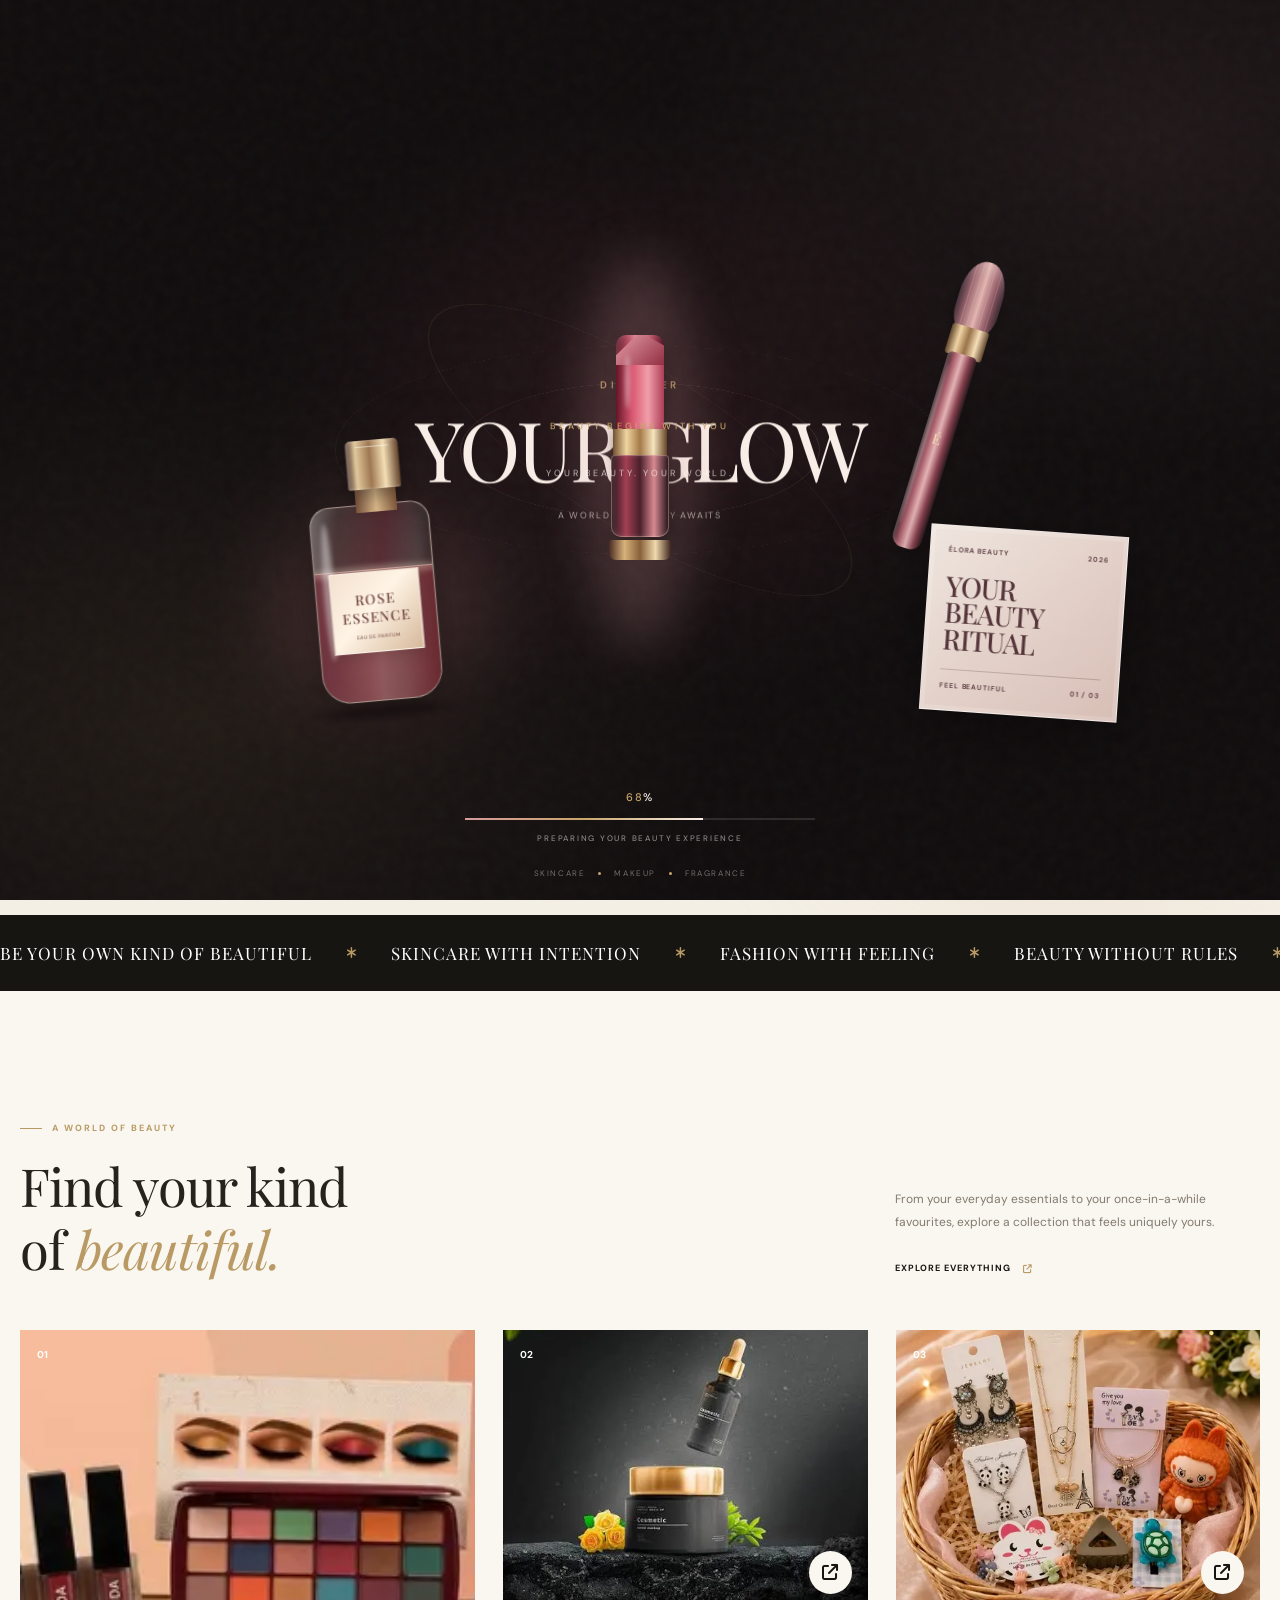
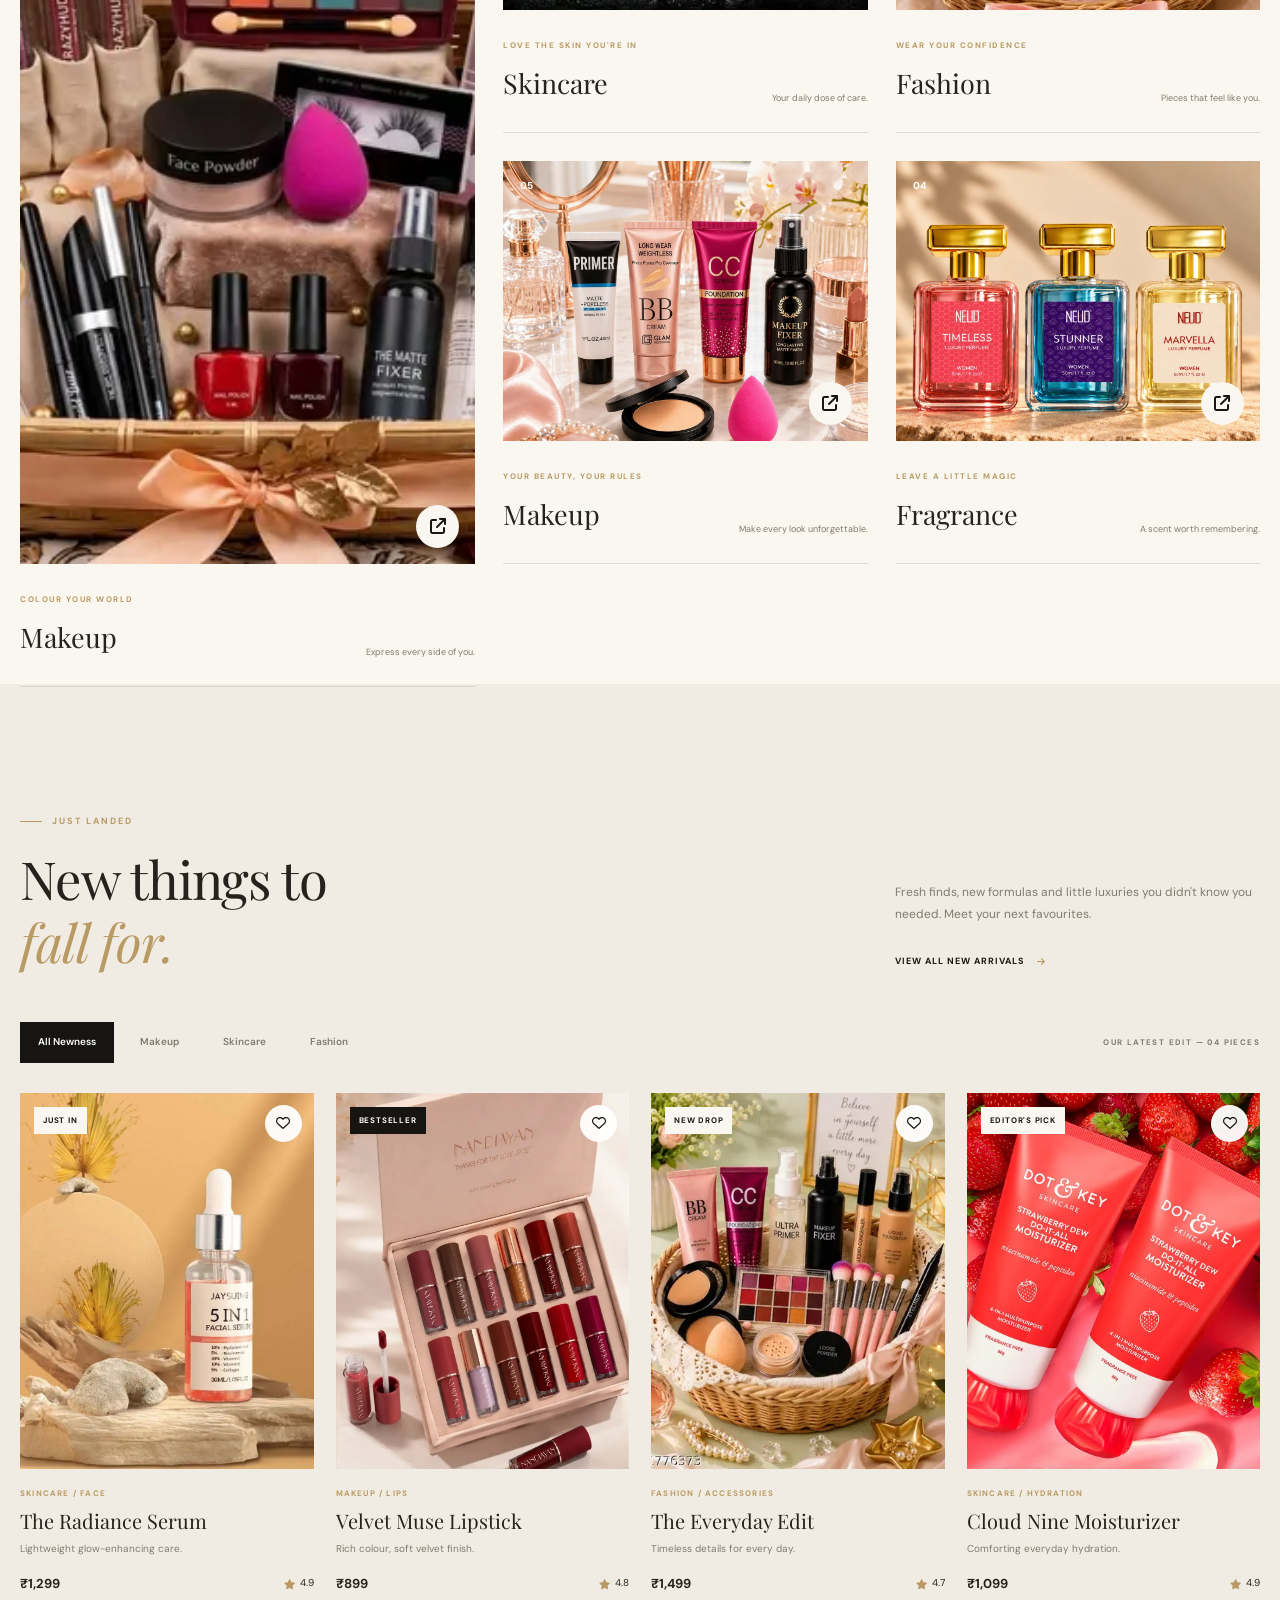
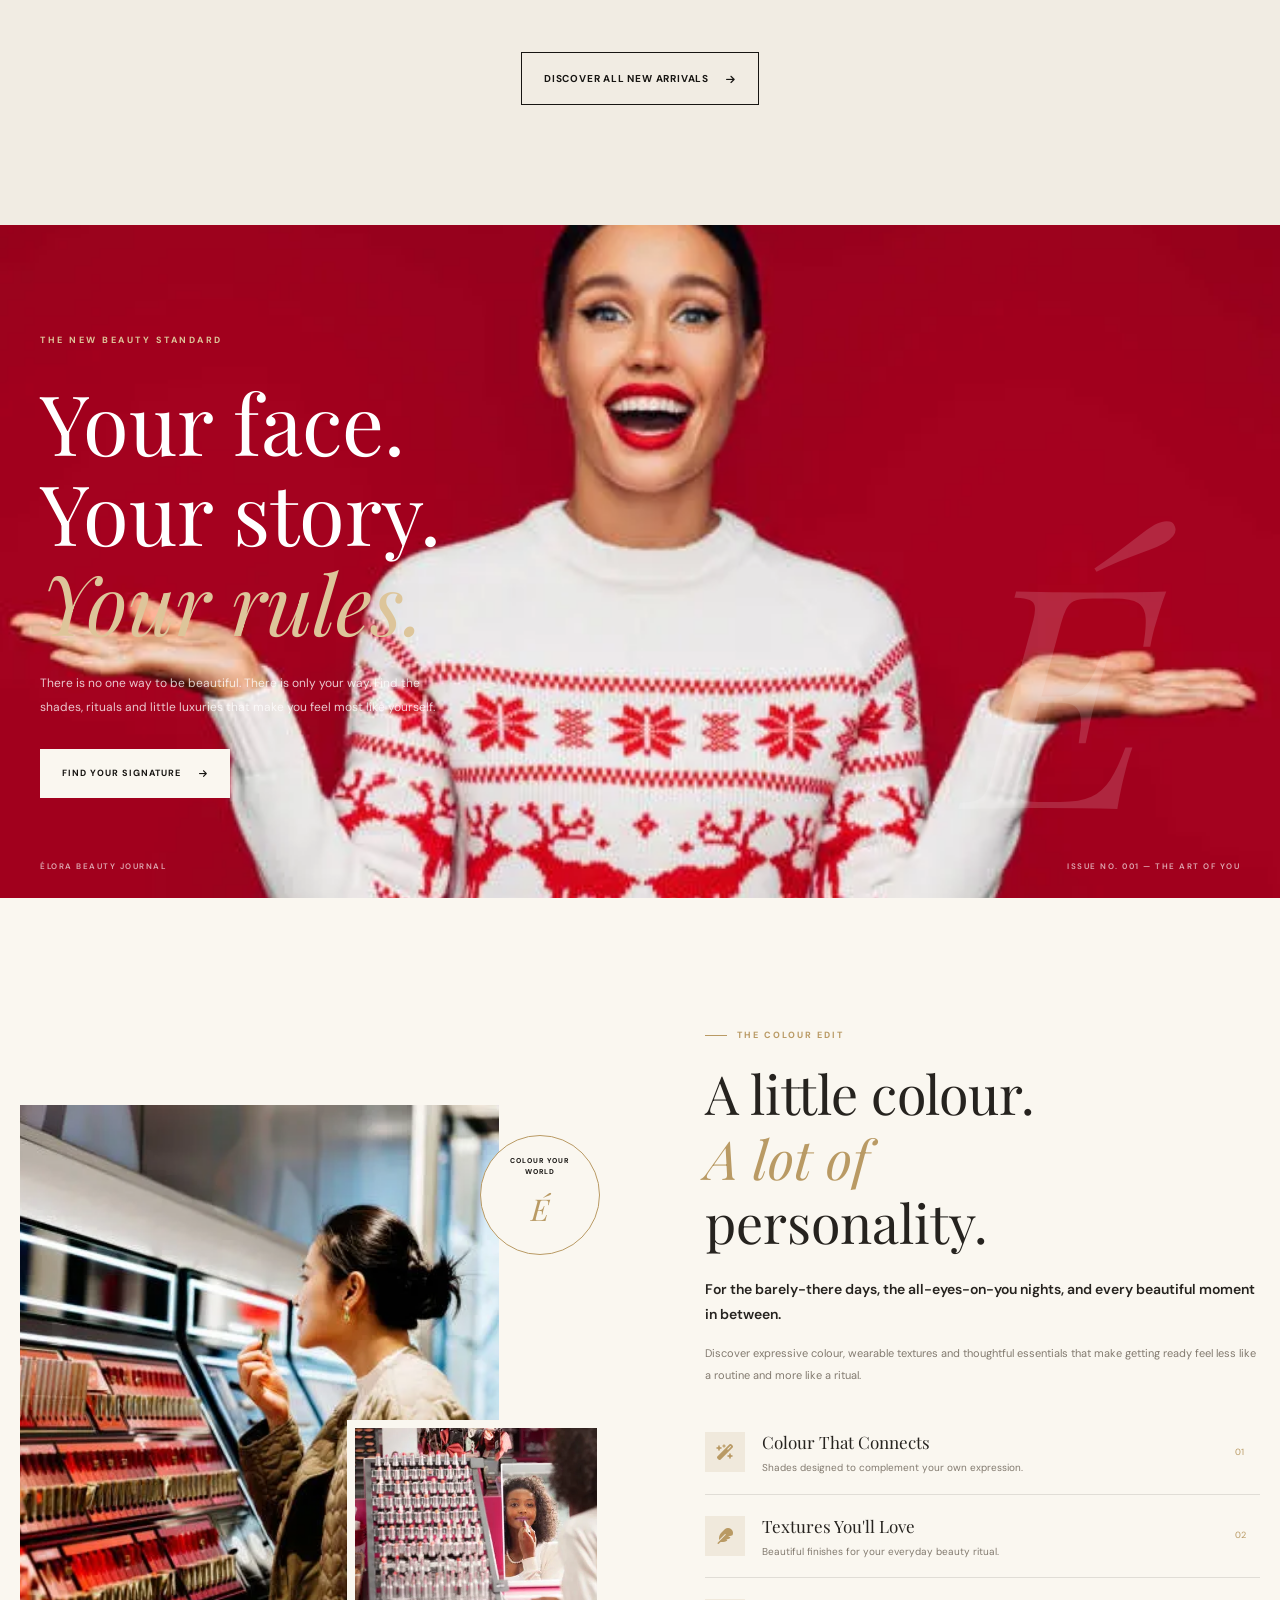
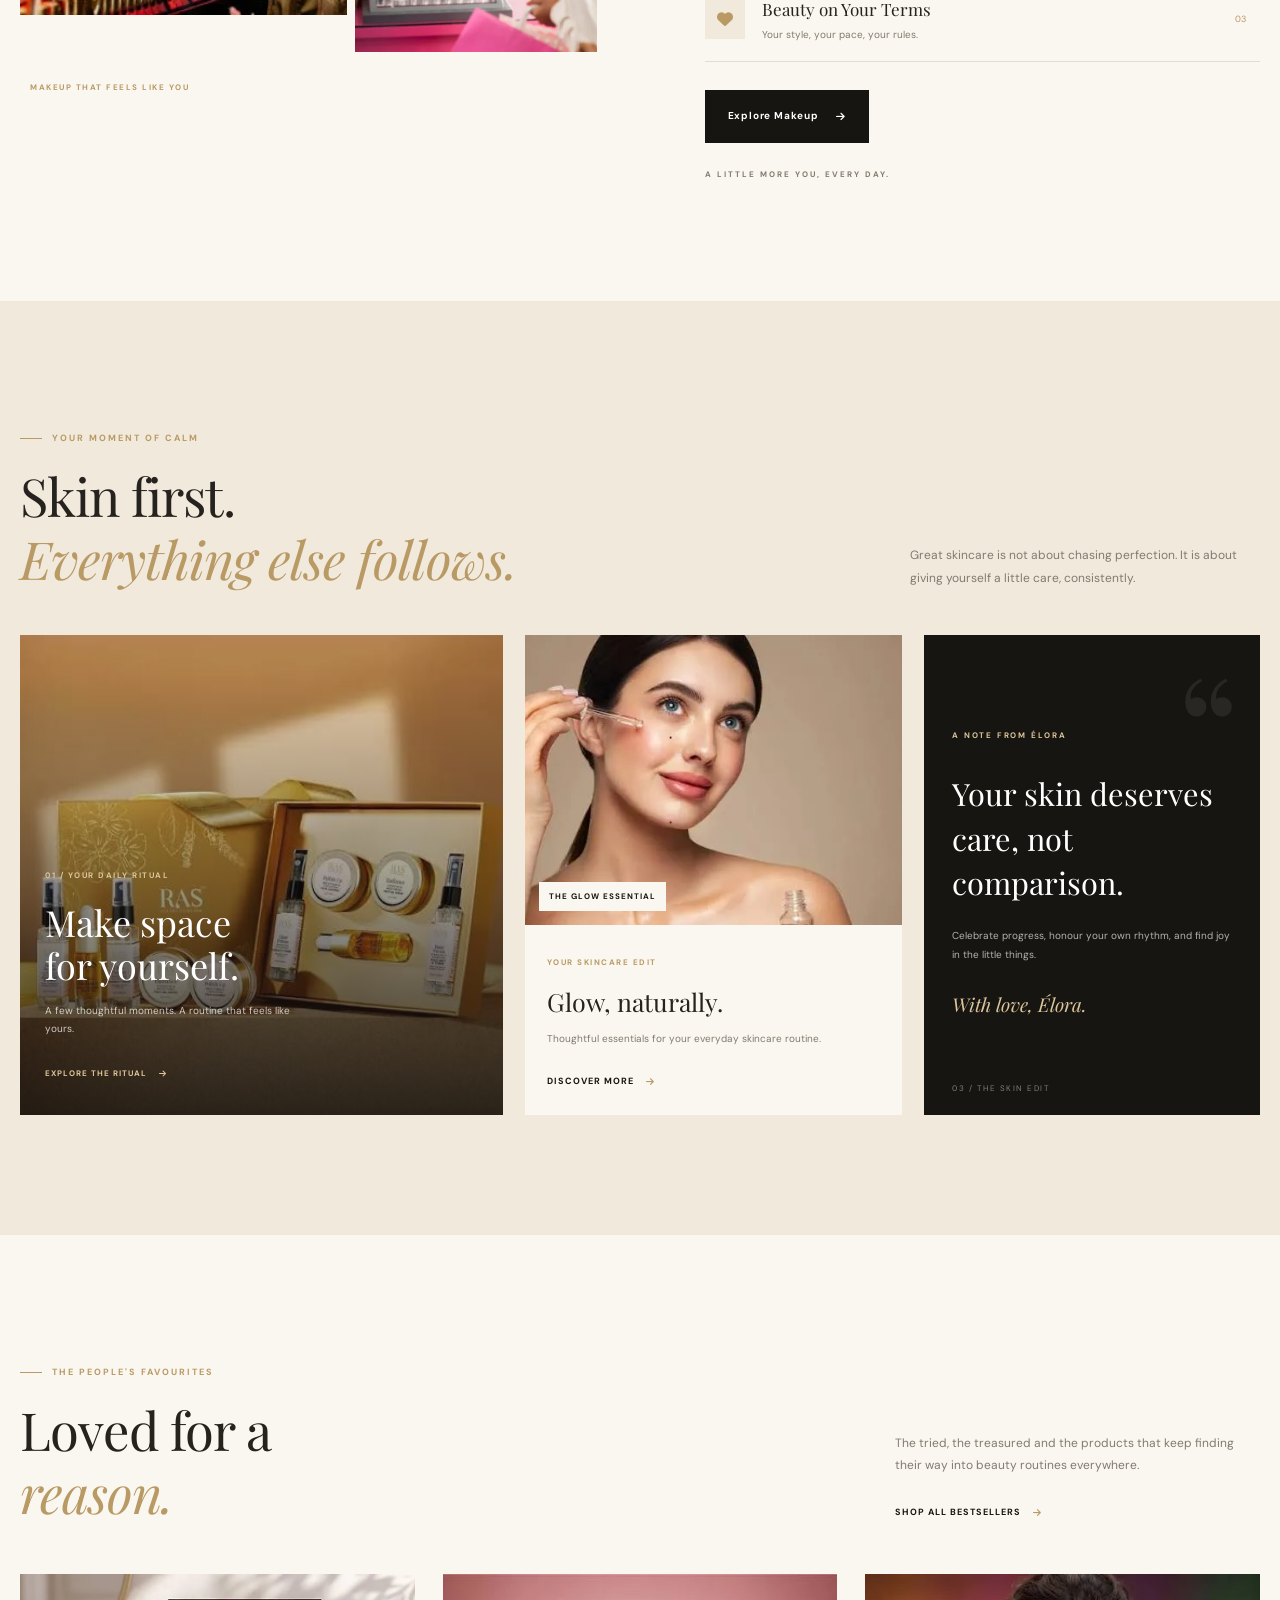
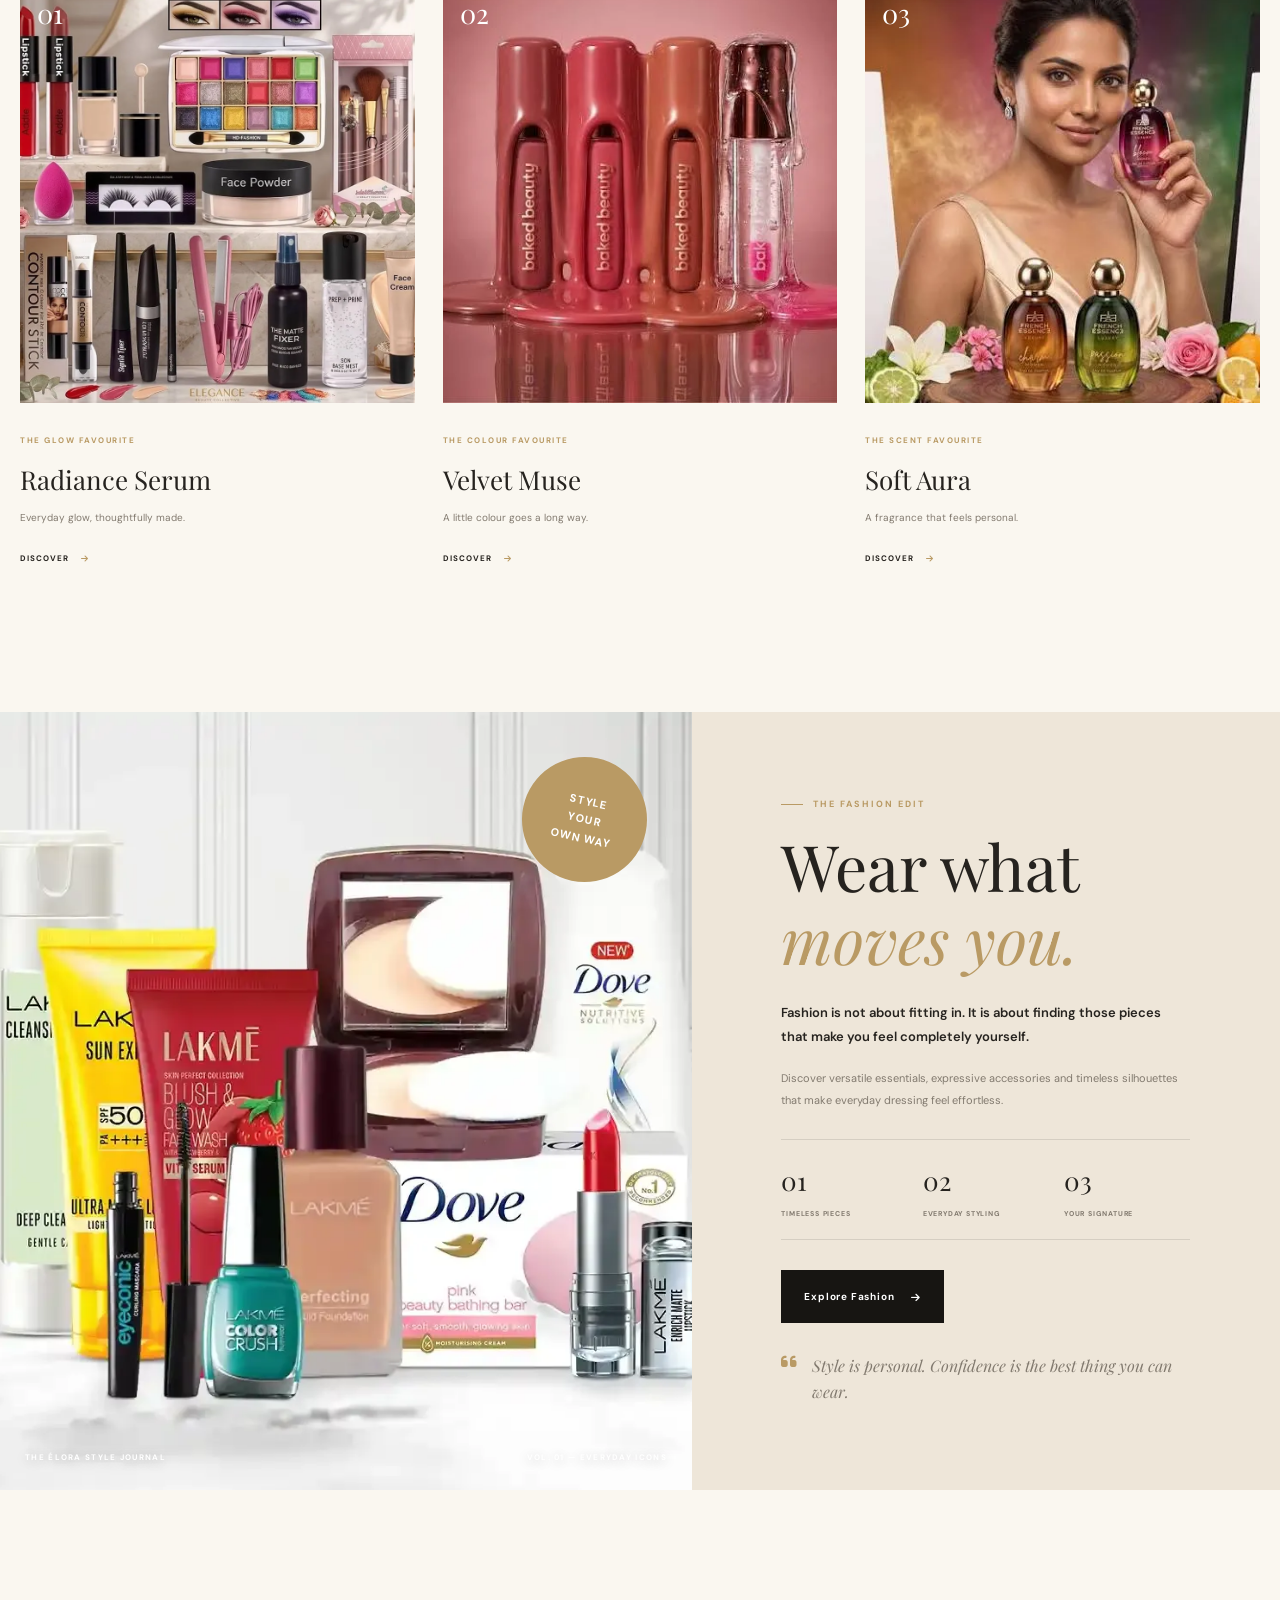
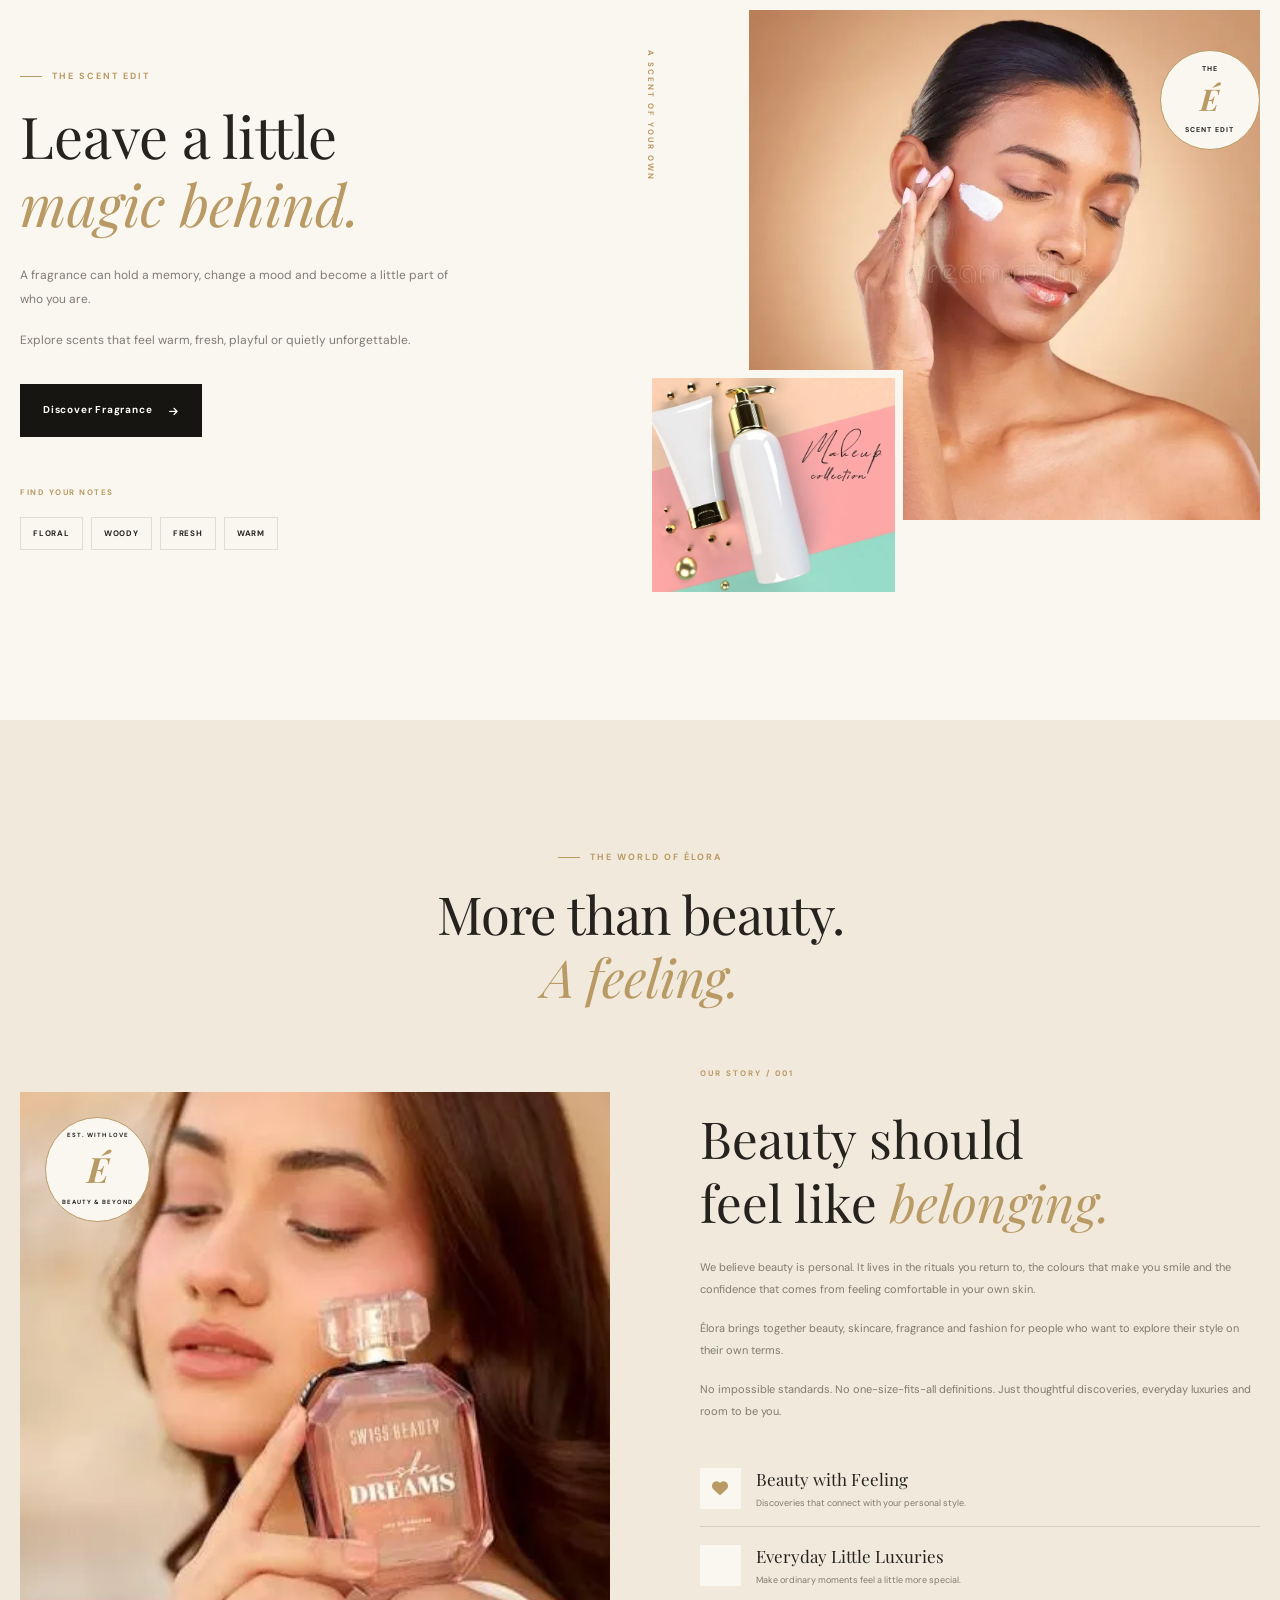
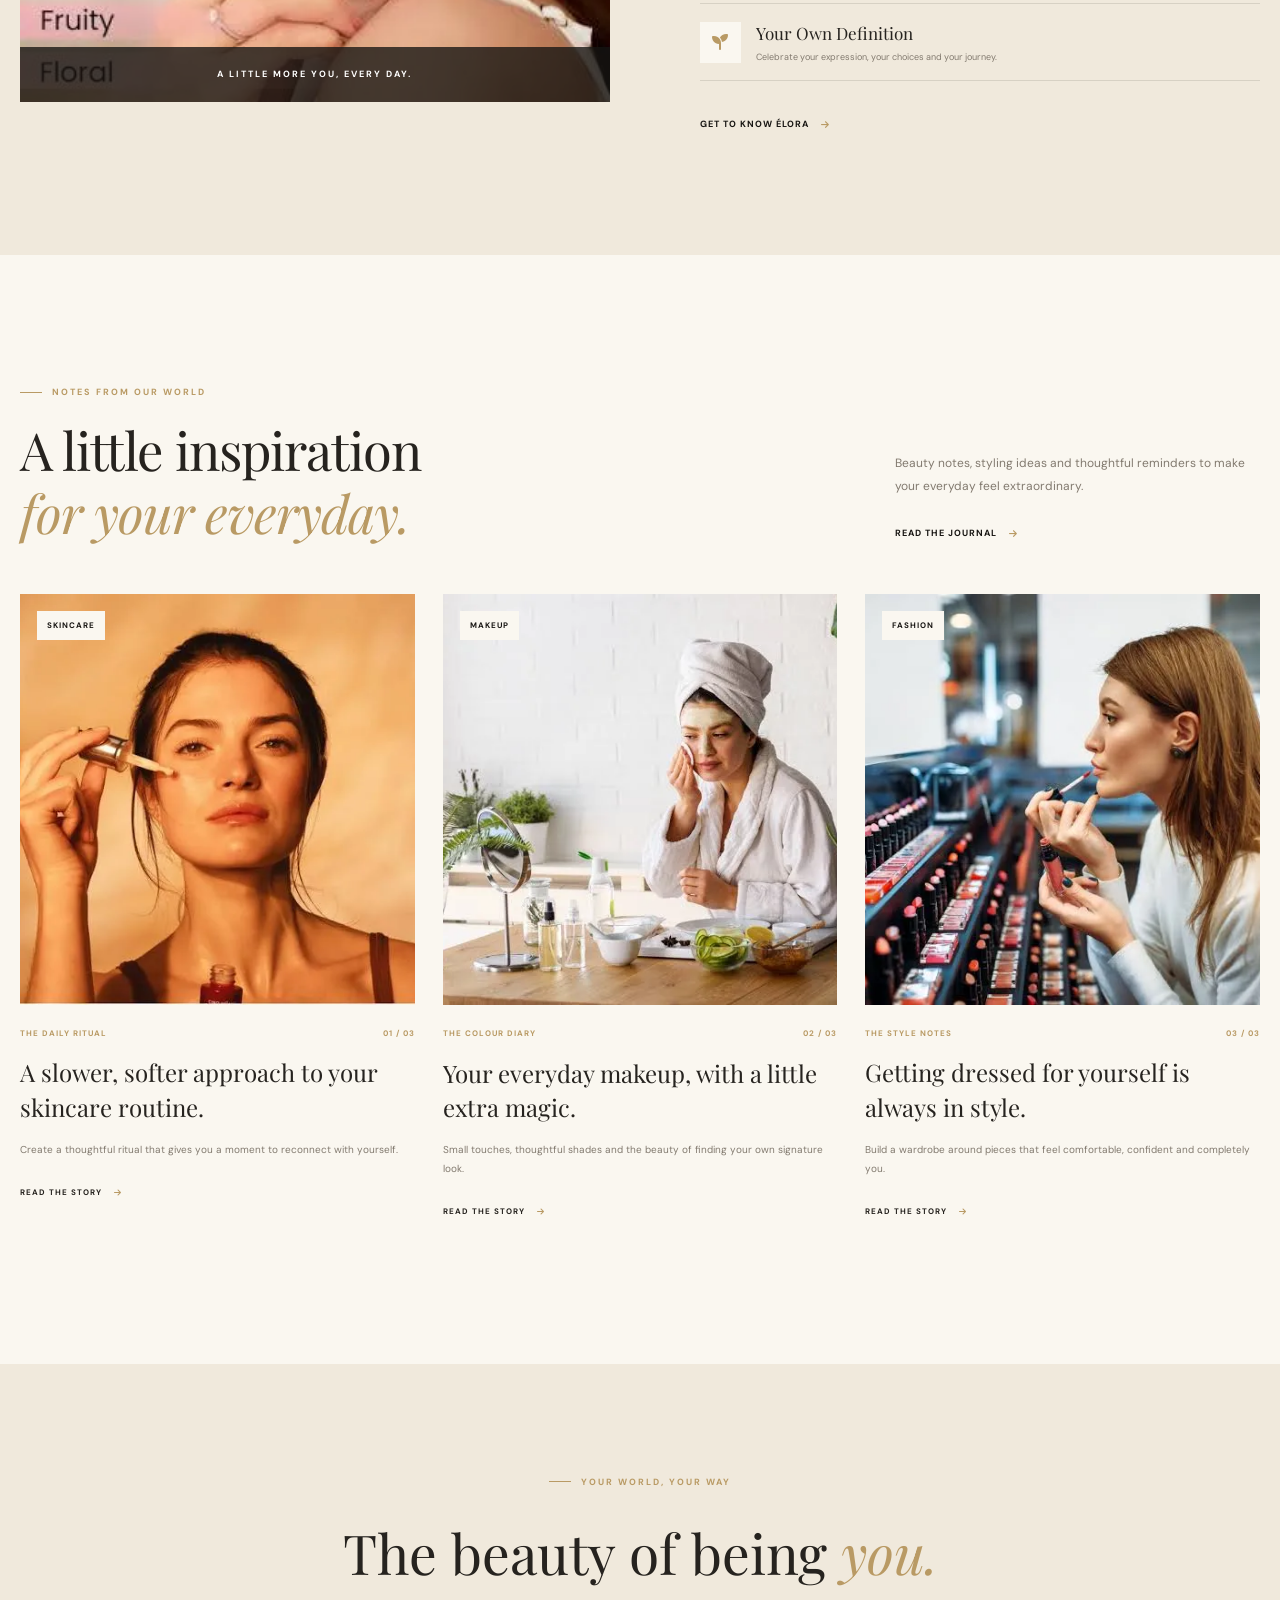
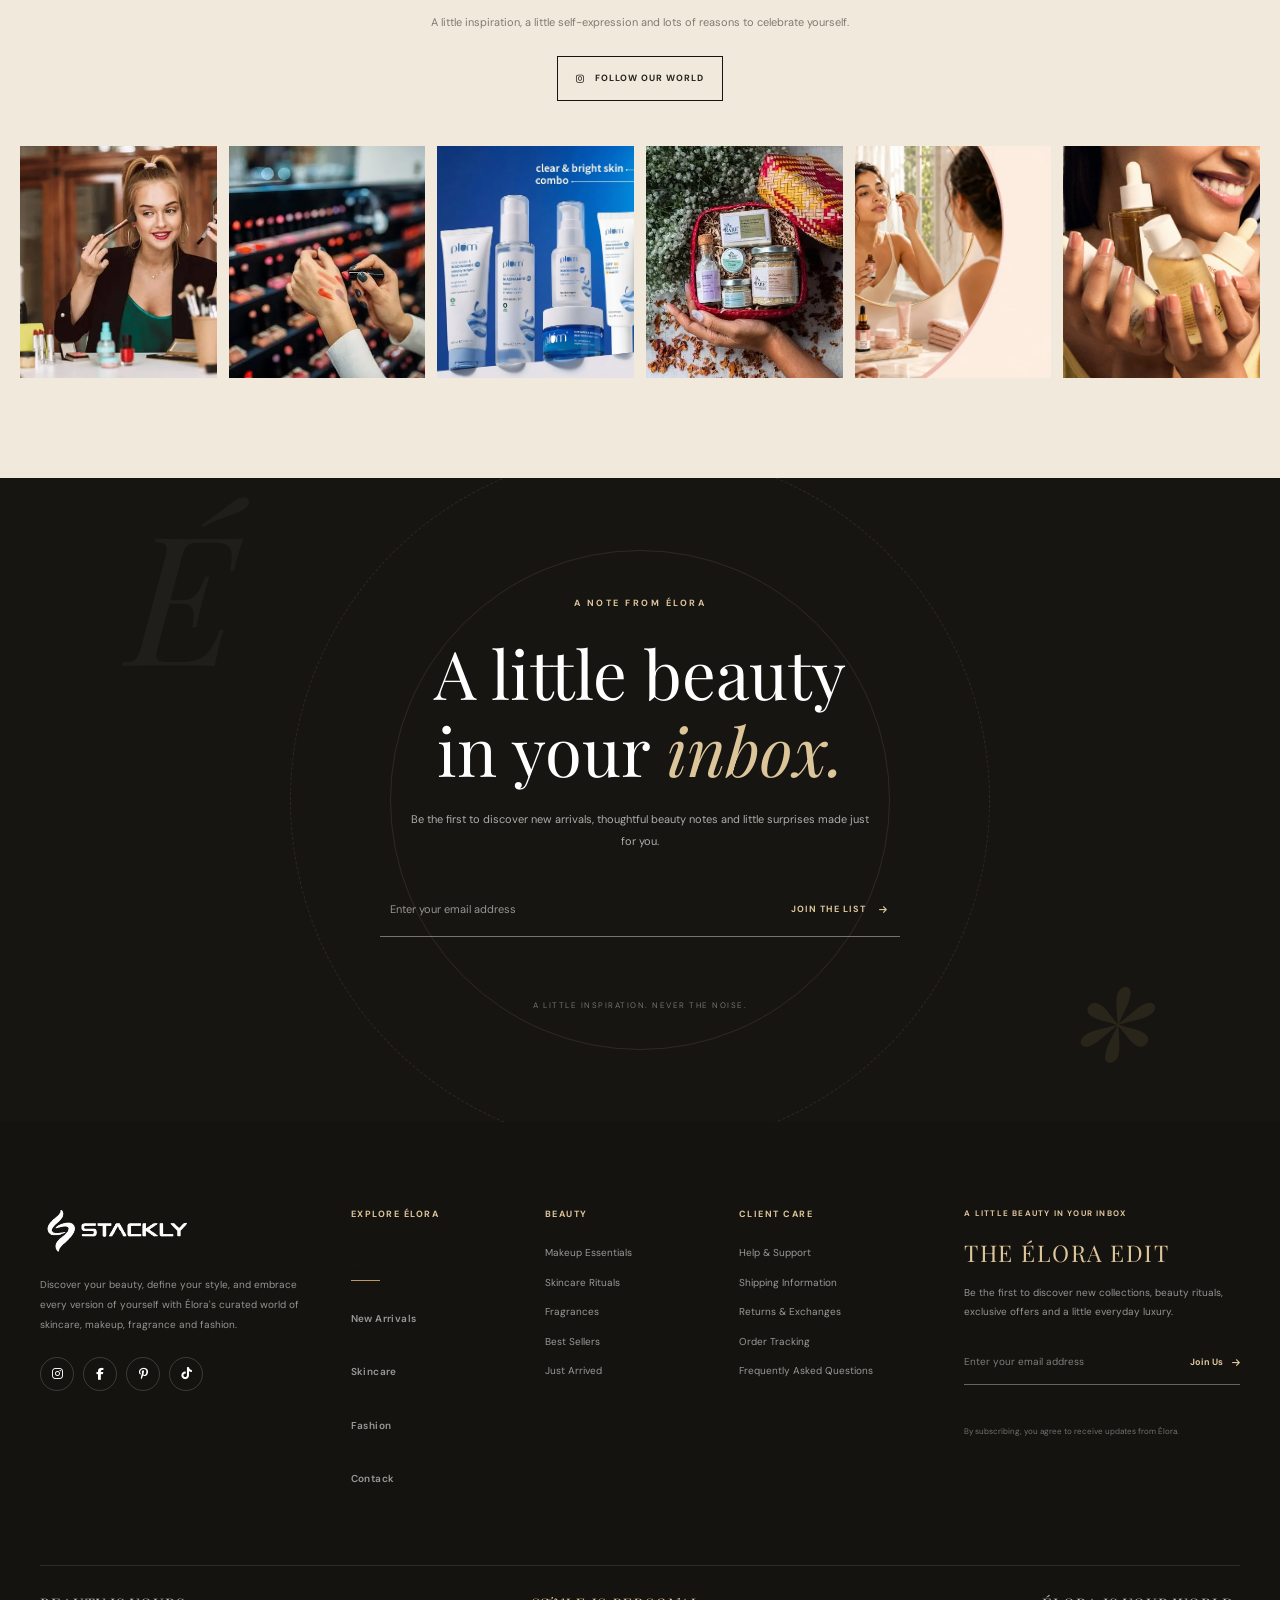
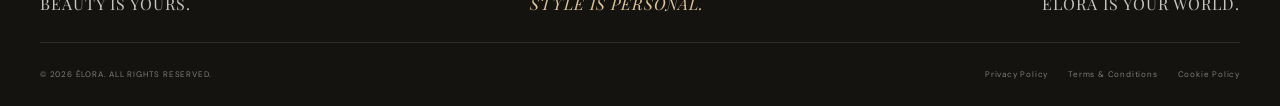
==== commit 03ae6c03: "add" ====
--- a/index.html
+++ b/index.html
@@ -2016,7 +2016,7 @@
 
                         <div class="makeup-image-main">
 
-                            <img src="assets/images/makeup-editorial.webp"
+                            <img src="assets/h14.webp"
                                 alt="Editorial makeup and beauty look"
                                 loading="lazy">
 
@@ -2025,7 +2025,7 @@
 
                         <div class="makeup-image-small">
 
-                            <img src="assets/images/makeup-details.webp"
+                            <img src="assets/h15.webp"
                                 alt="Luxury lipstick and makeup details"
                                 loading="lazy">
 
@@ -2264,7 +2264,7 @@
 
                     <article class="skincare-card skincare-card-main">
 
-                        <img src="assets/images/skincare-routine.webp"
+                        <img src="assets/h16.webp"
                             alt="A calm and luxurious skincare ritual"
                             loading="lazy">
 
@@ -2310,7 +2310,7 @@
 
                         <div class="skincare-product-image">
 
-                            <img src="assets/images/skincare-serum.webp"
+                            <img src="assets/h17.webp"
                                 alt="Skincare serum product"
                                 loading="lazy">
 
@@ -2468,7 +2468,7 @@
 
                         <a href="404.html" class="bestseller-image">
 
-                            <img src="assets/images/bestseller-01.webp"
+                            <img src="assets/h18.webp"
                                 alt="Popular Élora beauty product"
                                 loading="lazy">
 
@@ -2503,7 +2503,7 @@
 
                         <a href="404.html" class="bestseller-image">
 
-                            <img src="assets/images/bestseller-02.webp"
+                            <img src="assets/h19.webp"
                                 alt="Popular Élora lipstick"
                                 loading="lazy">
 
@@ -2538,7 +2538,7 @@
 
                         <a href="404.html" class="bestseller-image">
 
-                            <img src="assets/images/bestseller-03.webp"
+                            <img src="assets/h20.webp"
                                 alt="Popular Élora fragrance"
                                 loading="lazy">
 
@@ -2589,7 +2589,7 @@
 
                 <div class="fashion-visual">
 
-                    <img src="assets/images/fashion-editorial.webp"
+                    <img src="assets/h21.webp"
                         alt="Contemporary fashion editorial"
                         loading="lazy">
 
@@ -2807,7 +2807,7 @@
 
                         <div class="fragrance-image-main">
 
-                            <img src="assets/images/fragrance-editorial.webp"
+                            <img src="assets/h22.webp"
                                 alt="Luxury fragrance editorial"
                                 loading="lazy">
 
@@ -2816,7 +2816,7 @@
 
                         <div class="fragrance-image-detail">
 
-                            <img src="assets/images/fragrance-detail.webp"
+                            <img src="assets/h23.webp"
                                 alt="Elegant perfume bottle detail"
                                 loading="lazy">
 
@@ -2890,7 +2890,7 @@
 
                     <div class="story-visual">
 
-                        <img src="assets/images/brand-story.webp"
+                        <img src="assets/h24.webp"
                             alt="The Élora beauty and lifestyle philosophy"
                             loading="lazy">
 
@@ -3133,7 +3133,7 @@
 
                         <a href="404.html" class="journal-image">
 
-                            <img src="assets/images/journal-skincare.webp"
+                            <img src="assets/h25.webp"
                                 alt="Skincare routine inspiration"
                                 loading="lazy">
 
@@ -3196,7 +3196,7 @@
 
                         <a href="404.html" class="journal-image">
 
-                            <img src="assets/images/journal-makeup.webp"
+                            <img src="assets/h26.webp"
                                 alt="Everyday makeup inspiration"
                                 loading="lazy">
 
@@ -3259,7 +3259,7 @@
 
                         <a href="404.html" class="journal-image">
 
-                            <img src="assets/images/journal-fashion.webp"
+                            <img src="assets/h27.webp"
                                 alt="Contemporary fashion styling inspiration"
                                 loading="lazy">
 
@@ -3381,7 +3381,7 @@
 
                     <a href="404.html" class="community-image">
 
-                        <img src="assets/images/community-01.webp"
+                        <img src="assets/h29.webp"
                             alt="Beauty inspiration from the Élora community"
                             loading="lazy">
 
@@ -3397,7 +3397,7 @@
 
                     <a href="404.html" class="community-image">
 
-                        <img src="assets/images/community-02.webp"
+                        <img src="assets/h28.webp"
                             alt="Everyday makeup inspiration"
                             loading="lazy">
 
@@ -3413,7 +3413,7 @@
 
                     <a href="404.html" class="community-image">
 
-                        <img src="assets/images/community-03.webp"
+                        <img src="assets/h30.webp"
                             alt="Skincare and self-care inspiration"
                             loading="lazy">
 
@@ -3429,7 +3429,7 @@
 
                     <a href="404.html" class="community-image">
 
-                        <img src="assets/images/community-04.webp"
+                        <img src="assets/h31.webp"
                             alt="Fashion and lifestyle inspiration"
                             loading="lazy">
 
@@ -3445,7 +3445,7 @@
 
                     <a href="404.html" class="community-image">
 
-                        <img src="assets/images/community-05.webp"
+                        <img src="assets/h32.webp"
                             alt="Luxury beauty product inspiration"
                             loading="lazy">
 
@@ -3461,7 +3461,7 @@
 
                     <a href="404.html" class="community-image">
 
-                        <img src="assets/images/community-06.webp"
+                        <img src="assets/h33.webp"
                             alt="Personal style and beauty inspiration"
                             loading="lazy">
 
@@ -3806,7 +3806,7 @@
     <div class="login-visual">
 
         <img
-            src="assets/images/elora-login.webp"
+            src="assets/l.webp"
             alt="Élora luxury beauty and skincare collection"
         >
 
--- a/css/style.css
+++ b/css/style.css
@@ -2217,7 +2217,7 @@
     color: var(--color-text);
     background: var(--color-cream);
     line-height: 1.65;
-    overflow-x: hidden;
+    overflow-x: clip;
     -webkit-font-smoothing: antialiased;
 }
 
@@ -7940,3 +7940,414 @@
         height: 50px;
     }
 }
+
+
+
+
+
+
+
+
+
+
+
+/* ==========================================
+   ÉLORA — HEADER NAVIGATION LAYOUT
+========================================== */
+
+.site-header .nav-container {
+    display: grid;
+    grid-template-columns: 1fr auto 1fr;
+    align-items: center;
+    width: 100%;
+    max-width: 1440px;
+    margin: 0 auto;
+    padding: 18px 5%;
+    gap: 25px;
+}
+
+/* DESKTOP NAVIGATION — CENTER */
+
+.main-navigation {
+    display: flex;
+    align-items: center;
+    justify-content: center;
+    gap: 32px;
+    white-space: nowrap;
+}
+
+.main-navigation .nav-link {
+    position: relative;
+    display: inline-flex;
+    align-items: center;
+    padding: 10px 0;
+    color: #484044;
+    text-decoration: none;
+    font-size: 13px;
+    font-weight: 500;
+    letter-spacing: 0.2px;
+    transition: color 0.3s ease;
+}
+
+/* NAVIGATION HOVER */
+
+.main-navigation .nav-link:hover,
+.main-navigation .nav-link.active {
+    color: #d85b85;
+}
+
+/* UNDERLINE ANIMATION */
+
+.main-navigation .nav-link::after {
+    content: "";
+    position: absolute;
+    left: 0;
+    bottom: 3px;
+    width: 100%;
+    height: 1.5px;
+    background: #d85b85;
+    transform: scaleX(0);
+    transform-origin: right;
+    transition: transform 0.3s ease;
+}
+
+.main-navigation .nav-link:hover::after,
+.main-navigation .nav-link.active::after {
+    transform: scaleX(1);
+    transform-origin: left;
+}
+
+
+/* ==========================================
+   LOGIN BUTTON — LUXURY PINK
+========================================== */
+
+.login-button {
+    justify-self: end;
+    display: inline-flex;
+    align-items: center;
+    justify-content: center;
+    gap: 9px;
+    min-width: 112px;
+    min-height: 44px;
+    padding: 11px 20px;
+
+    border: 1px solid #e5a1b8;
+    border-radius: 50px;
+
+    background: #fff7fa;
+    color: #b94770;
+
+    font-family: inherit;
+    font-size: 13px;
+    font-weight: 600;
+    letter-spacing: 0.3px;
+
+    cursor: pointer;
+    white-space: nowrap;
+
+    transition:
+        background 0.3s ease,
+        color 0.3s ease,
+        border-color 0.3s ease,
+        transform 0.3s ease,
+        box-shadow 0.3s ease;
+}
+
+/* LOGIN ICON */
+
+.login-button i {
+    font-size: 15px;
+    transition: transform 0.3s ease;
+}
+
+/* LOGIN HOVER */
+
+.login-button:hover {
+    background: #d85b85;
+    color: #ffffff;
+    border-color: #d85b85;
+    box-shadow: 0 7px 20px rgba(216, 91, 133, 0.2);
+    transform: translateY(-2px);
+}
+
+.login-button:hover i {
+    transform: scale(1.1);
+}
+
+/* KEYBOARD ACCESSIBILITY */
+
+.login-button:focus-visible,
+.main-navigation .nav-link:focus-visible {
+    outline: 2px solid #d85b85;
+    outline-offset: 5px;
+}
+
+
+/* ==========================================
+   TABLET RESPONSIVE
+========================================== */
+
+@media (max-width: 1100px) {
+    .site-header .nav-container {
+        padding: 16px 3%;
+        gap: 18px;
+    }
+
+    .main-navigation {
+        gap: 20px;
+    }
+
+    .main-navigation .nav-link {
+        font-size: 12px;
+    }
+
+    .login-button {
+        min-width: 100px;
+        padding: 10px 15px;
+    }
+}
+
+
+/* ==========================================
+   MOBILE RESPONSIVE
+========================================== */
+
+@media (max-width: 768px) {
+    .site-header .nav-container {
+        display: flex;
+        justify-content: space-between;
+        align-items: center;
+        gap: 12px;
+        padding: 14px 5%;
+    }
+
+    /* Desktop links hidden on mobile.
+       Mobile drawer should be controlled
+       by your existing hamburger-menu CSS. */
+
+    .main-navigation {
+        display: none;
+    }
+
+    .login-button {
+        justify-self: auto;
+        min-width: auto;
+        min-height: 40px;
+        gap: 7px;
+        padding: 9px 14px;
+        font-size: 12px;
+    }
+
+    .login-button i {
+        font-size: 14px;
+    }
+}
+
+
+/* SMALL MOBILE */
+
+@media (max-width: 360px) {
+    .site-header .nav-container {
+        padding: 12px 4%;
+        gap: 8px;
+    }
+
+    .login-button {
+        padding: 8px 11px;
+        gap: 6px;
+    }
+}
+
+
+
+
+
+
+
+
+
+
+
+/* =====================================
+   ÉLORA — HEADER CENTER ALIGNMENT
+===================================== */
+
+.site-header .nav-container {
+    display: flex;
+    align-items: center;
+    justify-content: center;
+    flex-wrap: wrap;
+    gap: 35px;
+    width: 100%;
+    max-width: 1440px;
+    margin: 0 auto;
+    padding: 20px 30px;
+}
+
+/* LOGO */
+
+.brand-logo {
+    display: inline-flex;
+    align-items: center;
+    justify-content: center;
+    flex-shrink: 0;
+}
+
+/* NAVIGATION — CENTER */
+
+.main-navigation {
+    display: flex;
+    align-items: center;
+    justify-content: center;
+    gap: 30px;
+    flex-shrink: 0;
+}
+
+.main-navigation .nav-link {
+    position: relative;
+    display: inline-flex;
+    align-items: center;
+    padding: 10px 0;
+    color: #484044;
+    text-decoration: none;
+    font-size: 13px;
+    font-weight: 500;
+    white-space: nowrap;
+    transition: color 0.3s ease;
+}
+
+.main-navigation .nav-link:hover,
+.main-navigation .nav-link.active {
+    color: #d85b85;
+}
+
+/* NAVIGATION UNDERLINE */
+
+.main-navigation .nav-link::after {
+    content: "";
+    position: absolute;
+    left: 0;
+    bottom: 3px;
+    width: 100%;
+    height: 2px;
+    background: #d85b85;
+    transform: scaleX(0);
+    transition: transform 0.3s ease;
+}
+
+.main-navigation .nav-link:hover::after,
+.main-navigation .nav-link.active::after {
+    transform: scaleX(1);
+}
+
+/* LOGIN BUTTON */
+
+.login-button {
+    display: inline-flex;
+    align-items: center;
+    justify-content: center;
+    gap: 8px;
+    padding: 11px 22px;
+    min-height: 42px;
+
+    border: 1px solid #e5a1b8;
+    border-radius: 50px;
+
+    background: #fff7fa;
+    color: #b94770;
+
+    font-family: inherit;
+    font-size: 13px;
+    font-weight: 600;
+
+    white-space: nowrap;
+    cursor: pointer;
+    flex-shrink: 0;
+
+    transition: all 0.3s ease;
+}
+
+.login-button:hover {
+    background: #d85b85;
+    color: #ffffff;
+    border-color: #d85b85;
+    box-shadow: 0 6px 18px rgba(216, 91, 133, 0.2);
+}
+
+.login-button i {
+    font-size: 15px;
+}
+
+/* TABLET */
+
+@media (max-width: 1100px) {
+    .site-header .nav-container {
+        gap: 22px;
+        padding: 18px 20px;
+    }
+
+    .main-navigation {
+        gap: 18px;
+    }
+
+    .main-navigation .nav-link {
+        font-size: 12px;
+    }
+}
+
+/* MOBILE */
+
+@media (max-width: 768px) {
+    .site-header .nav-container {
+        display: flex;
+        flex-direction: row;
+        justify-content: space-between;
+        align-items: center;
+        flex-wrap: nowrap;
+        gap: 12px;
+        padding: 14px 16px;
+    }
+
+    .main-navigation {
+        display: none;
+    }
+
+    .login-button {
+        padding: 9px 14px;
+        min-height: 38px;
+        font-size: 12px;
+    }
+}
+
+
+
+
+/* =========================================
+   ÉLORA — STICKY HEADER
+========================================= */
+
+.site-header {
+    position: sticky;
+    top: 0;
+    left: 0;
+    width: 100%;
+    z-index: 9999;
+    /* Background set by main rule; keeping transition */
+    transition:
+        box-shadow 0.3s ease,
+        background-color 0.3s ease;
+}
+
+/* Optional: Subtle shadow while scrolling */
+
+.site-header.scrolled {
+    box-shadow: 0 4px 20px rgba(0, 0, 0, 0.08);
+}
+
+/* Prevent header content from overflowing */
+
+.header-container {
+    width: 100%;
+    position: relative;
+}
--- a/css/responsive.css
+++ b/css/responsive.css
@@ -24,7 +24,7 @@
 
 body {
     max-width: 100%;
-    overflow-x: hidden;
+    overflow-x: clip;
     position: relative;
     margin: 0;
     padding: 0;
@@ -1157,3 +1157,27 @@
     }
 }
 
+
+
+
+/* =========================================================
+   STICKY HEADER ENFORCEMENT
+   Overrides any page-specific CSS that sets position: relative
+   on .site-header. Applied last since responsive.css is loaded last.
+========================================================= */
+
+html body .site-header {
+    position: sticky !important;
+    top: 0 !important;
+    z-index: 9999 !important;
+    /* Preserve original design background from style.css */
+    transition:
+        box-shadow 0.3s ease,
+        background-color 0.3s ease,
+        background 0.3s ease;
+}
+
+html body .site-header.scrolled,
+html body .site-header.header-scrolled {
+    box-shadow: 0 4px 20px rgba(0, 0, 0, 0.08);
+}
